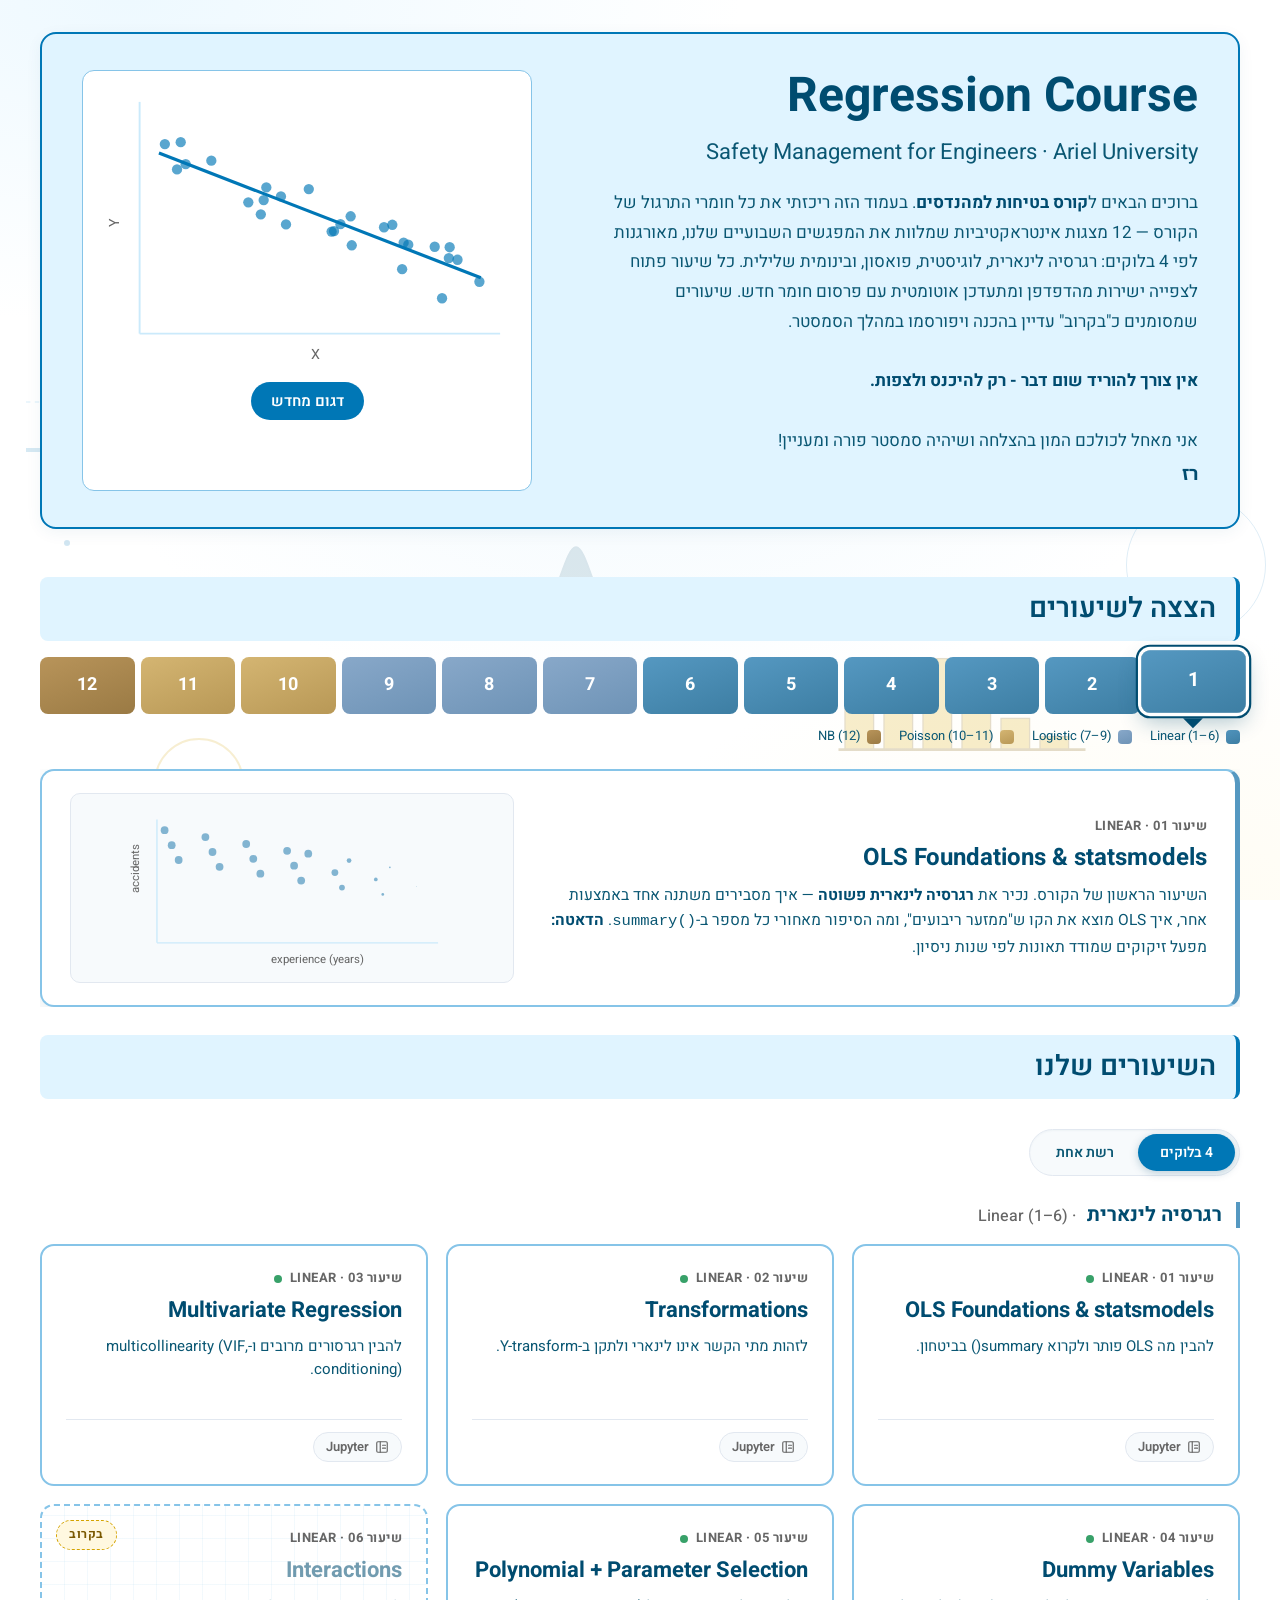
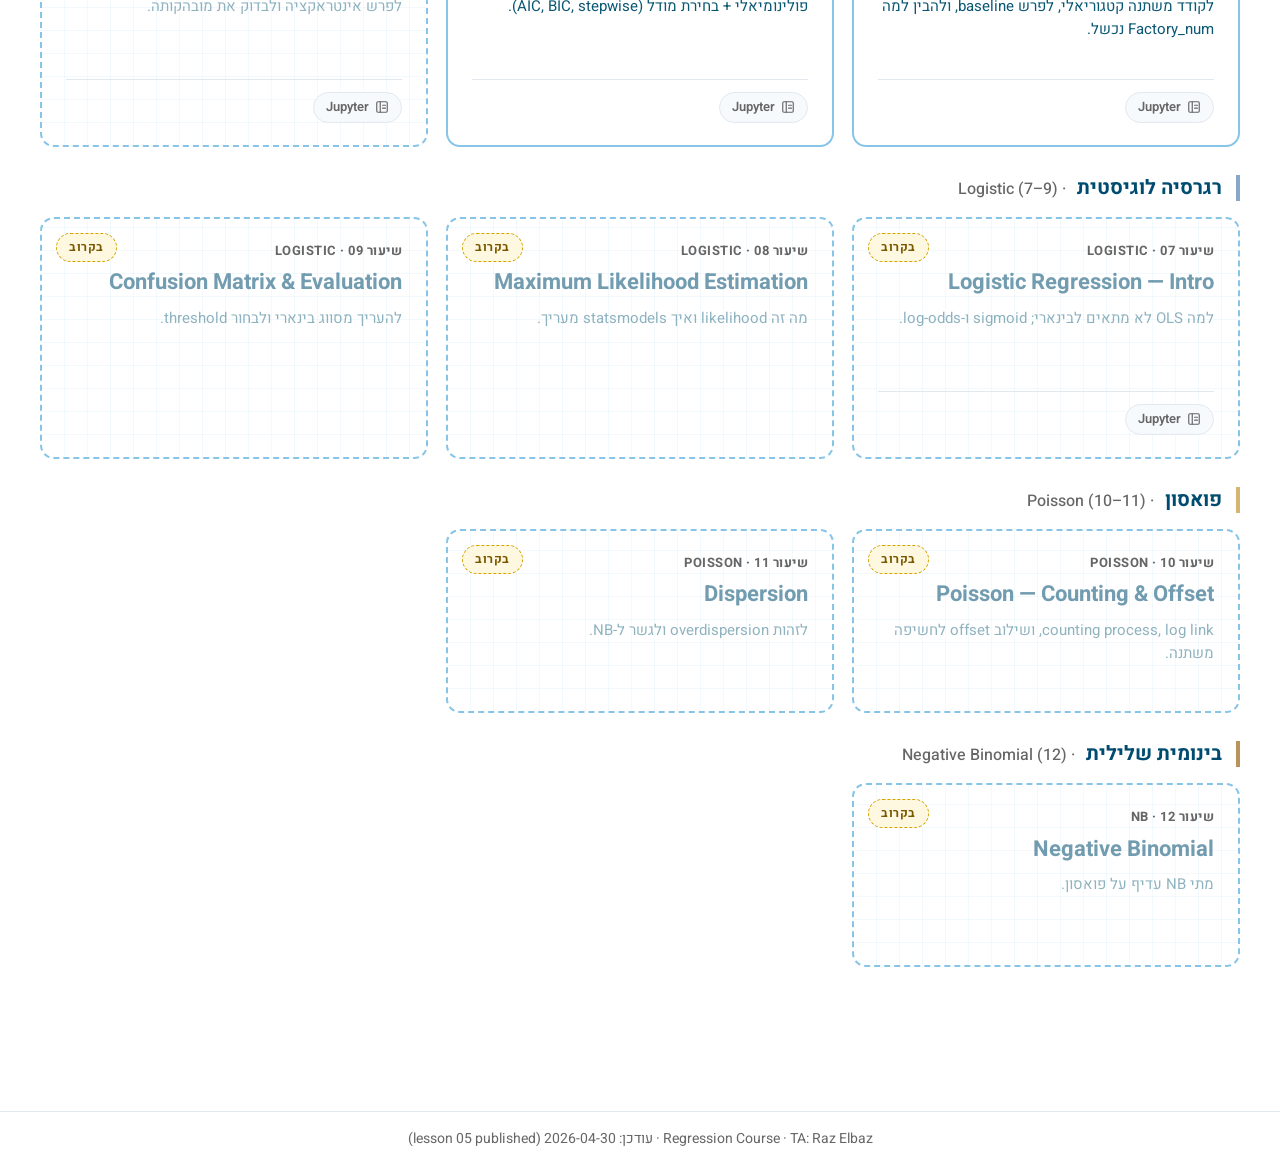
==== presentations/index.html @ 4fc3d885 "landing: add interactive strip teasers with per-topic SVGs Each chip in the progression strip now op" ====
<!doctype html>
<!--
  Regression Course — Landing Page (index)
  Aligned with: semester_plan.md (12 lessons, 4 blocks).
  Cards auto-rendered from LESSONS array in <script> below.
  Tokens & shared components: shared/palette.css + components.css + styles.css
-->
<html lang="he" dir="rtl">
<head>
  <meta charset="utf-8">
  <meta name="viewport" content="width=1920, initial-scale=1">
  <title>Regression Course — Safety Management for Engineers</title>

  <link rel="stylesheet" href="shared/palette.css">
  <link rel="stylesheet" href="shared/components.css">
  <link rel="stylesheet" href="shared/styles.css">

  <style>
    /* ============================================================
       Landing-specific styles — relies on shared/palette.css tokens
       ============================================================ */

    /* Override shared main width: leave breathing room for decorations */
    main {
      max-width: 1400px;
      padding: 32px 40px 80px 40px;
      position: relative;
      z-index: 10;
    }

    /* === Animated background mesh === */
    .bg-layer {
      position: fixed;
      inset: 0;
      z-index: 0;
      background:
        radial-gradient(ellipse 80% 60% at 10% 0%,   rgba(224, 244, 255, 0.55) 0%, transparent 60%),
        radial-gradient(ellipse 70% 50% at 90% 100%, rgba(255, 248, 224, 0.40) 0%, transparent 60%),
        radial-gradient(ellipse 60% 40% at 50% 50%,  rgba(217, 239, 252, 0.30) 0%, transparent 70%),
        var(--bg-page);
      animation: bg-drift 28s ease-in-out infinite alternate;
    }
    @keyframes bg-drift {
      0%   { transform: translate(0, 0)    scale(1); }
      100% { transform: translate(2%, -1%) scale(1.04); }
    }

    /* === Floating data points === */
    .floating-dot {
      position: fixed;
      width: 6px; height: 6px;
      border-radius: 50%;
      background: var(--border-banner);
      opacity: 0.18;
      pointer-events: none;
      z-index: 1;
      animation: float 22s ease-in-out infinite;
    }
    .floating-dot.large { width: 10px; height: 10px; opacity: 0.12; }
    @keyframes float {
      0%   { transform: translate(0, 0); }
      25%  { transform: translate(20px, -25px); }
      50%  { transform: translate(-15px, 15px); }
      75%  { transform: translate(25px, 10px); }
      100% { transform: translate(0, 0); }
    }

    /* === Decorative distributions (Normal · Sigmoid · Poisson PMF · mini scatter) === */
    .bg-deco {
      position: fixed;
      pointer-events: none;
      z-index: 1;
      opacity: 0.22;
      animation: deco-drift 28s ease-in-out infinite;
    }
    .bg-deco svg { width: 100%; height: 100%; display: block; }
    .bg-deco.warm   { opacity: 0.20; }
    .bg-deco.faint  { opacity: 0.16; }
    .bg-deco.subtle { opacity: 0.13; }
    @keyframes deco-drift {
      0%   { transform: translate(0, 0)        rotate(0deg); }
      33%  { transform: translate(22px, -18px) rotate(2deg); }
      66%  { transform: translate(-15px, 12px) rotate(-1.5deg); }
      100% { transform: translate(0, 0)        rotate(0deg); }
    }

    /* === Decorative rings === */
    .bg-ring {
      position: fixed;
      border: 2.5px solid var(--border-banner);
      border-radius: 50%;
      pointer-events: none;
      z-index: 1;
      opacity: 0.18;
      animation: ring-drift 32s ease-in-out infinite;
    }
    .bg-ring.gold  { border-color: var(--accent); opacity: 0.18; }
    .bg-ring.faint { opacity: 0.13; border-width: 1.8px; }
    @keyframes ring-drift {
      0%   { transform: translate(0, 0)        scale(1); }
      50%  { transform: translate(-25px, 20px) scale(1.06); }
      100% { transform: translate(0, 0)        scale(1); }
    }

    /* === Hero === */
    .hero {
      display: grid;
      grid-template-columns: 1.4fr 1fr;
      gap: 36px;
      background: var(--bg-banner);
      border: 2px solid var(--border-banner);
      border-radius: 16px;
      padding: 36px 40px;
      margin-bottom: 48px;
      animation: hero-fade-in 0.8s ease;
      box-shadow: 0 4px 16px rgba(0, 77, 112, 0.06);
    }
    @keyframes hero-fade-in {
      from { opacity: 0; transform: translateY(-12px); }
      to   { opacity: 1; transform: translateY(0); }
    }
    .hero h1 {
      font-size: 48px;
      font-weight: 700;
      color: var(--text-title);
      margin: 0 0 12px 0;
      line-height: 1.1;
    }
    .hero .subtitle {
      font-size: 22px;
      color: var(--text-body);
      margin-bottom: 18px;
    }
    .hero .welcome {
      color: var(--text-body);
      font-size: 17px;
      line-height: 1.75;
      margin: 18px 0 0 0;
      max-width: 600px;
    }
    .hero .welcome b { color: var(--text-title); }
    .hero .welcome .signature {
      display: inline-block;
      color: var(--text-title);
      font-weight: 700;
      font-size: 19px;
      margin-top: 2px;
    }

    /* === Hero scatter === */
    .scatter-wrap {
      background: white;
      border: 1px solid var(--border-light);
      border-radius: 12px;
      padding: 18px;
      display: flex;
      flex-direction: column;
      align-items: center;
      gap: 10px;
    }
    .scatter-wrap svg { width: 100%; height: auto; display: block; }
    .resample-btn {
      padding: 8px 20px;
      background: var(--border-banner);
      color: white;
      border: none;
      border-radius: 999px;
      font-family: inherit;
      font-size: 15px;
      font-weight: 600;
      cursor: pointer;
      transition: background 0.2s ease, transform 0.15s ease, box-shadow 0.2s ease;
    }
    .resample-btn:hover {
      background: var(--text-title);
      transform: translateY(-1px);
      box-shadow: 0 4px 10px rgba(0, 77, 112, 0.25);
    }
    .resample-btn:active { transform: translateY(0); }

    /* === Progression strip === */
    .strip-section { margin: 24px 0; }
    .strip {
      display: flex;
      gap: 6px;
      margin-bottom: 12px;
    }
    .strip-chip {
      flex: 1;
      padding: 14px 0;
      text-align: center;
      font-weight: 700;
      font-size: 18px;
      border-radius: 8px;
      cursor: pointer;
      position: relative;
      transition: transform 0.22s cubic-bezier(0.34, 1.56, 0.64, 1), box-shadow 0.22s ease;
    }
    .strip-chip:hover {
      transform: translateY(-4px) scale(1.06);
      box-shadow: 0 8px 18px rgba(0, 77, 112, 0.28);
      z-index: 5;
    }
    .chip-linear   { background: linear-gradient(160deg, var(--block-linear-1)   0%, var(--block-linear-2)   100%); color: white; }
    .chip-logistic { background: linear-gradient(160deg, var(--block-logistic-1) 0%, var(--block-logistic-2) 100%); color: white; }
    .chip-poisson  { background: linear-gradient(160deg, var(--block-poisson-1)  0%, var(--block-poisson-2)  100%); color: white; }
    .chip-nb       { background: linear-gradient(160deg, var(--block-nb-1)       0%, var(--block-nb-2)       100%); color: white; }
    .strip-chip[data-name]:hover::before {
      content: attr(data-name);
      position: absolute;
      top: -42px;
      left: 50%;
      transform: translateX(-50%);
      background: var(--text-title);
      color: white;
      padding: 6px 12px;
      border-radius: 6px;
      font-size: 13px;
      font-weight: 500;
      white-space: nowrap;
      z-index: 10;
      box-shadow: 0 4px 10px rgba(0, 0, 0, 0.2);
    }

    /* Strip legend */
    .legend {
      display: flex;
      gap: 18px;
      margin-top: 12px;
      font-size: 13px;
      color: var(--text-body);
    }
    .legend span { display: inline-flex; align-items: center; gap: 6px; }
    .legend i {
      width: 14px; height: 14px;
      border-radius: 4px;
      display: inline-block;
    }
    .legend i.linear   { background: linear-gradient(160deg, var(--block-linear-1),   var(--block-linear-2)); }
    .legend i.logistic { background: linear-gradient(160deg, var(--block-logistic-1), var(--block-logistic-2)); }
    .legend i.poisson  { background: linear-gradient(160deg, var(--block-poisson-1),  var(--block-poisson-2)); }
    .legend i.nb       { background: linear-gradient(160deg, var(--block-nb-1),       var(--block-nb-2)); }

    /* === Teaser accordion (under the progression strip) === */
    .strip-teaser {
      display: grid;
      grid-template-rows: 0fr;
      transition: grid-template-rows 0.42s cubic-bezier(0.4, 0, 0.2, 1),
                  margin-top 0.42s ease;
      margin-top: 0;
    }
    .strip-teaser.open {
      grid-template-rows: 1fr;
      margin-top: 22px;
    }
    .strip-teaser-inner {
      min-height: 0;
      overflow: hidden;
    }

    .teaser-card {
      display: grid;
      grid-template-columns: 1.5fr 1fr;
      gap: 28px;
      align-items: center;
      padding: 22px 28px;
      background: white;
      border: 2px solid var(--border-light);
      border-right: 5px solid var(--block-linear-1);
      border-radius: 14px;
      box-shadow: 0 6px 18px rgba(0, 77, 112, 0.10);
      transition: opacity 0.18s ease;
    }
    .teaser-card[data-block="linear"]   { border-right-color: var(--block-linear-1); }
    .teaser-card[data-block="logistic"] { border-right-color: var(--block-logistic-1); }
    .teaser-card[data-block="poisson"]  { border-right-color: var(--block-poisson-1); }
    .teaser-card[data-block="nb"]       { border-right-color: var(--block-nb-1); }
    .teaser-card.swapping { opacity: 0; }

    .teaser-text { min-width: 0; }
    .teaser-meta {
      font-size: 13px;
      font-weight: 700;
      color: var(--text-muted);
      letter-spacing: 0.5px;
      text-transform: uppercase;
      margin-bottom: 6px;
    }
    .teaser-title {
      font-size: 24px;
      font-weight: 700;
      color: var(--text-title);
      margin: 0 0 10px 0;
      line-height: 1.25;
    }
    .teaser-body {
      font-size: 15.5px;
      color: var(--text-body);
      line-height: 1.65;
      margin: 0;
    }
    .teaser-body b { color: var(--text-title); }

    .teaser-viz {
      background: var(--bg-soft);
      border: 1px solid var(--border-soft);
      border-radius: 10px;
      padding: 14px;
      display: flex;
      align-items: center;
      justify-content: center;
    }
    .teaser-viz svg { width: 100%; height: auto; max-height: 160px; display: block; direction: ltr; }
    .teaser-viz svg text { direction: ltr; unicode-bidi: isolate; }

    .teaser-soon {
      display: inline-block;
      margin-top: 8px;
      background: var(--accent-bg);
      color: var(--accent-text);
      border: 1px dashed var(--accent);
      padding: 3px 10px;
      border-radius: 999px;
      font-size: 12px;
      font-weight: 700;
      letter-spacing: 0.4px;
    }

    /* Active chip: visual feedback + downward pointer */
    .strip-chip {
      transition: transform 0.22s cubic-bezier(0.34, 1.56, 0.64, 1),
                  box-shadow 0.22s ease;
    }
    .strip-chip.active {
      transform: translateY(-4px) scale(1.10);
      box-shadow: 0 0 0 3px white,
                  0 0 0 5px var(--text-title),
                  0 8px 20px rgba(0, 77, 112, 0.32);
      z-index: 6;
    }
    .strip-chip.active::after {
      content: '';
      position: absolute;
      bottom: -14px;
      left: 50%;
      transform: translateX(-50%);
      width: 0; height: 0;
      border-left: 9px solid transparent;
      border-right: 9px solid transparent;
      border-top: 9px solid var(--text-title);
      pointer-events: none;
    }
    /* Suppress hover tooltip while the chip is active (we already show the teaser) */
    .strip-chip.active[data-name]:hover::before { display: none; }

    /* === View toggle (4 בלוקים / רשת אחת) === */
    .view-toggle {
      display: inline-flex;
      background: var(--bg-soft);
      border: 1.5px solid var(--border-soft);
      border-radius: 999px;
      padding: 4px;
      gap: 2px;
      margin: 14px 0 22px 0;
      box-shadow: inset 0 1px 2px rgba(0, 77, 112, 0.04);
    }
    .view-toggle button {
      padding: 8px 22px;
      background: transparent;
      border: none;
      border-radius: 999px;
      color: var(--text-body);
      font-family: inherit;
      font-size: 14px;
      font-weight: 600;
      cursor: pointer;
      transition: background 0.35s ease, color 0.35s ease, transform 0.18s ease;
    }
    .view-toggle button:hover:not(.active) {
      background: var(--bg-banner);
      color: var(--text-title);
      transform: translateY(-1px);
    }
    .view-toggle button.active {
      background: var(--border-banner);
      color: white;
      cursor: default;
      box-shadow: 0 2px 8px rgba(0, 77, 112, 0.25);
    }

    /* === Cards container with view switching === */
    .cards-container { position: relative; min-height: 200px; }
    .view {
      display: none;
      opacity: 1;
      transform: translateY(0);
    }
    .view.active { display: block; }

    /* Block headers (used in blocks view) */
    .block-header {
      font-size: 20px;
      font-weight: 700;
      color: var(--text-title);
      margin: 28px 0 14px 0;
      padding-right: 14px;
      border-right: 4px solid var(--border-banner);
      line-height: 1.3;
    }
    .view-blocks > .block-header:first-child { margin-top: 4px; }
    .block-header.linear   { border-right-color: var(--block-linear-1); }
    .block-header.logistic { border-right-color: var(--block-logistic-1); }
    .block-header.poisson  { border-right-color: var(--block-poisson-1); }
    .block-header.nb       { border-right-color: var(--block-nb-1); }
    .block-header .block-en {
      color: var(--text-muted);
      font-weight: 500;
      font-size: 16px;
      margin-right: 6px;
    }

    /* Stagger entry animation when a view becomes active */
    .view.active .cards-grid > * {
      animation: card-enter 0.45s cubic-bezier(0.34, 1.2, 0.64, 1) backwards;
    }
    .view.active .cards-grid > *:nth-child(1)  { animation-delay: 0.02s; }
    .view.active .cards-grid > *:nth-child(2)  { animation-delay: 0.06s; }
    .view.active .cards-grid > *:nth-child(3)  { animation-delay: 0.10s; }
    .view.active .cards-grid > *:nth-child(4)  { animation-delay: 0.14s; }
    .view.active .cards-grid > *:nth-child(5)  { animation-delay: 0.18s; }
    .view.active .cards-grid > *:nth-child(6)  { animation-delay: 0.22s; }
    .view.active .cards-grid > *:nth-child(7)  { animation-delay: 0.26s; }
    .view.active .cards-grid > *:nth-child(8)  { animation-delay: 0.30s; }
    .view.active .cards-grid > *:nth-child(9)  { animation-delay: 0.34s; }
    .view.active .cards-grid > *:nth-child(10) { animation-delay: 0.38s; }
    .view.active .cards-grid > *:nth-child(11) { animation-delay: 0.42s; }
    .view.active .cards-grid > *:nth-child(12) { animation-delay: 0.46s; }
    @keyframes card-enter {
      from { opacity: 0; transform: translateY(10px); }
      to   { opacity: 1; transform: translateY(0); }
    }

    /* === Cards === */
    .cards-grid {
      display: grid;
      grid-template-columns: repeat(auto-fill, minmax(290px, 1fr));
      gap: 18px;
      margin-top: 16px;
    }
    .card {
      background: white;
      border: 2px solid var(--border-light);
      border-radius: 14px;
      padding: 22px 24px;
      position: relative;
      overflow: hidden;
      transition: transform 0.28s cubic-bezier(0.34, 1.2, 0.64, 1),
                  box-shadow 0.28s ease,
                  border-color 0.28s ease;
      cursor: pointer;
    }
    .card::before {
      content: "";
      position: absolute;
      top: 0; bottom: 0;
      right: -100%;
      width: 60%;
      background: linear-gradient(to left,
        transparent 0%,
        rgba(0, 119, 182, 0.06) 50%,
        transparent 100%);
      transition: right 0.7s ease;
      pointer-events: none;
    }
    .card:hover::before { right: 110%; }
    .card:hover {
      transform: translateY(-5px);
      box-shadow: 0 12px 30px rgba(0, 77, 112, 0.18);
      border-color: var(--border-banner);
    }
    .card .lesson-num {
      font-size: 13px;
      font-weight: 700;
      color: var(--text-muted);
      letter-spacing: 0.5px;
      text-transform: uppercase;
      display: flex;
      align-items: center;
      gap: 8px;
    }
    .card .lesson-title {
      font-size: 22px;
      font-weight: 700;
      color: var(--text-title);
      margin: 8px 0 10px 0;
      line-height: 1.25;
    }
    .card .lesson-goal {
      font-size: 15px;
      color: var(--text-body);
      line-height: 1.55;
      min-height: 70px;
    }
    .card .card-footer {
      margin-top: 14px;
      padding-top: 12px;
      border-top: 1px solid var(--border-soft);
      display: flex;
      justify-content: space-between;
      align-items: center;
      font-size: 14px;
      min-height: 36px;
    }
    .card .open-arrow {
      color: var(--border-banner);
      font-weight: 600;
      transform: translateX(8px);
      opacity: 0;
      transition: transform 0.3s ease, opacity 0.3s ease;
    }
    .card:hover .open-arrow {
      transform: translateX(0);
      opacity: 1;
    }

    /* "Ready" status — pulsing green dot */
    .status-dot {
      width: 8px; height: 8px;
      border-radius: 50%;
      background: var(--revealed-border);
      display: inline-block;
      animation: pulse 2s ease-in-out infinite;
      box-shadow: 0 0 0 0 rgba(56, 161, 105, 0.5);
    }
    @keyframes pulse {
      0%, 100% { box-shadow: 0 0 0 0 rgba(56, 161, 105, 0.5); }
      50%      { box-shadow: 0 0 0 6px rgba(56, 161, 105, 0); }
    }

    /* Card link patterns: stretched main link + secondary Jupyter link */
    .card-main-link {
      text-decoration: none;
      color: inherit;
    }
    .card-main-link::before {
      content: '';
      position: absolute;
      inset: 0;
      z-index: 1;
      border-radius: 14px;
    }
    .card-main-link:focus-visible::before {
      outline: 2px solid var(--border-banner);
      outline-offset: 2px;
    }
    .card-secondary-link {
      position: relative;
      z-index: 2;
      display: inline-flex;
      align-items: center;
      gap: 6px;
      text-decoration: none;
      color: var(--text-muted);
      font-size: 13px;
      font-weight: 600;
      padding: 4px 12px;
      border-radius: 999px;
      background: var(--bg-soft);
      border: 1px solid var(--border-soft);
      transition: color 0.2s ease, background 0.2s ease, border-color 0.2s ease, transform 0.15s ease;
    }
    .card-secondary-link:hover {
      color: var(--border-banner);
      background: var(--bg-banner);
      border-color: var(--border-light);
      transform: translateY(-1px);
    }
    .card-secondary-link svg {
      flex-shrink: 0;
      vertical-align: -2px;
    }

    /* === Coming-soon Blueprint card === */
    .card--blueprint {
      border: 2px dashed var(--border-light);
      background-color: white;
      background-image:
        repeating-linear-gradient(0deg,
          transparent 0, transparent 22px,
          rgba(134, 196, 232, 0.10) 22px, rgba(134, 196, 232, 0.10) 23px),
        repeating-linear-gradient(90deg,
          transparent 0, transparent 22px,
          rgba(134, 196, 232, 0.10) 22px, rgba(134, 196, 232, 0.10) 23px);
      cursor: default;
      animation: blueprint-shift 12s linear infinite;
    }
    @keyframes blueprint-shift {
      from { background-position: 0 0, 0 0; }
      to   { background-position: 0 23px, 23px 0; }
    }
    .card--blueprint:hover {
      transform: none;
      box-shadow: none;
      border-color: var(--border-light);
    }
    .card--blueprint::before { display: none; }
    .card--blueprint .lesson-title { opacity: 0.55; }
    .card--blueprint .lesson-goal  { opacity: 0.45; }

    .soon-badge {
      position: absolute;
      top: 14px;
      left: 14px;
      background: var(--accent-bg);
      color: var(--accent-text);
      border: 1px dashed var(--accent);
      padding: 4px 12px;
      border-radius: 999px;
      font-size: 12px;
      font-weight: 700;
      letter-spacing: 0.5px;
      animation: soon-pulse 2.5s ease-in-out infinite;
    }
    @keyframes soon-pulse {
      0%, 100% { opacity: 0.85; }
      50%      { opacity: 1; }
    }

    /* === Loading overlay (smooth transition when picking a lesson/notebook) === */
    .loading-overlay {
      position: fixed;
      inset: 0;
      background: rgba(0, 76, 112, 0.28);
      backdrop-filter: blur(10px) saturate(120%);
      -webkit-backdrop-filter: blur(10px) saturate(120%);
      z-index: 9999;
      display: flex;
      align-items: center;
      justify-content: center;
      opacity: 0;
      visibility: hidden;
      transition: opacity 0.35s ease, visibility 0.35s ease;
    }
    .loading-overlay.visible {
      opacity: 1;
      visibility: visible;
    }
    .loading-card {
      background: white;
      border: 2px solid var(--border-banner);
      border-radius: 18px;
      padding: 36px 56px 30px 56px;
      box-shadow: 0 20px 60px rgba(0, 77, 112, 0.35);
      text-align: center;
      transform: translateY(36px) scale(0.94);
      opacity: 0;
      transition: transform 0.55s cubic-bezier(0.34, 1.2, 0.64, 1), opacity 0.4s ease;
      min-width: 340px;
      max-width: 400px;
    }
    .loading-overlay.visible .loading-card {
      transform: translateY(0) scale(1);
      opacity: 1;
    }
    .loading-scatter {
      width: 220px;
      height: 130px;
      margin: 0 auto;
      display: block;
    }
    .loading-title {
      font-size: 22px;
      font-weight: 700;
      color: var(--text-title);
      margin-top: 16px;
      margin-bottom: 6px;
    }
    .loading-subtitle {
      font-size: 14px;
      color: var(--text-body);
      font-weight: 400;
      min-height: 20px;
    }
    .loading-progress {
      width: 100%;
      height: 3px;
      background: var(--bg-soft);
      border-radius: 2px;
      margin-top: 22px;
      overflow: hidden;
    }
    .loading-progress-bar {
      height: 100%;
      width: 0%;
      background: linear-gradient(90deg, var(--border-banner), var(--text-title));
      border-radius: 2px;
    }
  </style>
</head>
<body>

  <!-- ========== Background layers ========== -->
  <div class="bg-layer"></div>

  <div class="floating-dot"        style="top: 12%; left: 8%;  animation-delay: 0s;"></div>
  <div class="floating-dot large"  style="top: 22%; left: 92%; animation-delay: 3s;"></div>
  <div class="floating-dot"        style="top: 60%; left: 5%;  animation-delay: 6s;"></div>
  <div class="floating-dot large"  style="top: 78%; left: 88%; animation-delay: 9s;"></div>
  <div class="floating-dot"        style="top: 40%; left: 15%; animation-delay: 12s;"></div>
  <div class="floating-dot"        style="top: 88%; left: 50%; animation-delay: 15s;"></div>
  <div class="floating-dot large"  style="top: 5%;  left: 60%; animation-delay: 18s;"></div>
  <div class="floating-dot"        style="top: 35%; left: 75%; animation-delay: 4s;"></div>
  <div class="floating-dot"        style="top: 70%; left: 30%; animation-delay: 8s;"></div>

  <div class="bg-ring"       style="top: 8%;  left: 4%;  width: 220px; height: 220px; animation-delay: 0s;"></div>
  <div class="bg-ring faint" style="top: 55%; left: 88%; width: 140px; height: 140px; animation-delay: 5s;"></div>
  <div class="bg-ring gold"  style="top: 82%; left: 12%; width: 90px;  height: 90px;  animation-delay: 10s;"></div>
  <div class="bg-ring faint" style="top: 30%; left: 50%; width: 60px;  height: 60px;  animation-delay: 14s;"></div>

  <!-- Decorative distributions: Normal · Sigmoid · Poisson PMF · secondary bell · mini scatter -->
  <div class="bg-deco" style="top: 6%; left: 70%; width: 280px; height: 130px; animation-delay: 0s;">
    <svg viewBox="0 0 200 100" preserveAspectRatio="none">
      <path d="M 0 92 C 30 92, 55 92, 70 70 C 82 50, 90 8, 100 8 C 110 8, 118 50, 130 70 C 145 92, 170 92, 200 92 L 200 100 L 0 100 Z"
            fill="#0077b6" stroke="#004c70" stroke-width="2.5"/>
    </svg>
  </div>
  <div class="bg-deco faint" style="top: 38%; left: 2%; width: 220px; height: 120px; animation-delay: 7s;">
    <svg viewBox="0 0 200 100" preserveAspectRatio="none">
      <path d="M 0 90 C 50 90, 70 90, 85 80 C 95 72, 100 50, 100 50 C 100 50, 105 28, 115 20 C 130 10, 150 10, 200 10"
            fill="none" stroke="#0077b6" stroke-width="3.5" stroke-linecap="round"/>
      <line x1="0" y1="50" x2="200" y2="50" stroke="#86c4e8" stroke-width="1.5" stroke-dasharray="4 4"/>
    </svg>
  </div>
  <div class="bg-deco warm" style="top: 70%; left: 65%; width: 260px; height: 130px; animation-delay: 12s;">
    <svg viewBox="0 0 200 100" preserveAspectRatio="none">
      <g fill="#d4a300" stroke="#7a5800" stroke-width="1">
        <rect x="10"  y="60" width="22" height="32"/>
        <rect x="40"  y="22" width="22" height="70"/>
        <rect x="70"  y="22" width="22" height="70"/>
        <rect x="100" y="46" width="22" height="46"/>
        <rect x="130" y="68" width="22" height="24"/>
        <rect x="160" y="82" width="22" height="10"/>
      </g>
      <line x1="5" y1="92" x2="195" y2="92" stroke="#7a5800" stroke-width="2"/>
    </svg>
  </div>
  <div class="bg-deco subtle" style="top: 60%; left: 38%; width: 180px; height: 90px; animation-delay: 18s;">
    <svg viewBox="0 0 200 100" preserveAspectRatio="none">
      <path d="M 0 92 C 30 92, 55 92, 70 70 C 82 50, 90 8, 100 8 C 110 8, 118 50, 130 70 C 145 92, 170 92, 200 92 L 200 100 L 0 100 Z"
            fill="#0a5773" stroke="#004c70" stroke-width="2"/>
    </svg>
  </div>
  <div class="bg-deco subtle" style="top: 25%; left: 32%; width: 150px; height: 100px; animation-delay: 22s;">
    <svg viewBox="0 0 150 100" preserveAspectRatio="none">
      <line x1="10" y1="85" x2="140" y2="20" stroke="#0077b6" stroke-width="3"/>
      <circle cx="20"  cy="78" r="4" fill="#0077b6"/>
      <circle cx="40"  cy="68" r="4" fill="#0077b6"/>
      <circle cx="55"  cy="62" r="4" fill="#0077b6"/>
      <circle cx="75"  cy="48" r="4" fill="#0077b6"/>
      <circle cx="95"  cy="42" r="4" fill="#0077b6"/>
      <circle cx="115" cy="32" r="4" fill="#0077b6"/>
      <circle cx="130" cy="25" r="4" fill="#0077b6"/>
    </svg>
  </div>

  <main>

    <!-- ========== HERO ========== -->
    <section class="hero">
      <div>
        <h1>Regression Course</h1>
        <div class="subtitle">Safety Management for Engineers · Ariel University</div>
        <p class="welcome">
          ברוכים הבאים ל<b>קורס בטיחות למהנדסים</b>.
          בעמוד הזה ריכזתי את כל חומרי התרגול של הקורס — 12 מצגות אינטראקטיביות שמלוות את
          המפגשים השבועיים שלנו, מאורגנות לפי 4 בלוקים: רגרסיה לינארית, לוגיסטית, פואסון,
          ובינומית שלילית. כל שיעור פתוח לצפייה ישירות מהדפדפן ומתעדכן אוטומטית עם פרסום חומר חדש.
          שיעורים שמסומנים כ"בקרוב" עדיין בהכנה ויפורסמו במהלך הסמסטר.
          <br><br>
          <b>אין צורך להוריד שום דבר - רק להיכנס ולצפות.</b>
          <br><br>
          אני מאחל לכולכם המון בהצלחה ושיהיה סמסטר פורה ומעניין!
          <br>
          <span class="signature">רז</span>
        </p>
      </div>
      <div class="scatter-wrap">
        <svg id="hero-scatter" viewBox="0 0 320 220" aria-label="Sample scatter and OLS line">
          <line x1="30" y1="10"  x2="30"  y2="190" stroke="#cbeafb" stroke-width="1.5"/>
          <line x1="30" y1="190" x2="310" y2="190" stroke="#cbeafb" stroke-width="1.5"/>
          <text x="14" y="100" font-size="11" fill="#666" transform="rotate(-90 14 100)">Y</text>
          <text x="170" y="210" font-size="11" fill="#666">X</text>
          <g id="dots-layer"></g>
          <line id="reg-line" x1="0" y1="0" x2="0" y2="0" stroke="#0077b6" stroke-width="2.5" opacity="0"/>
        </svg>
        <button class="resample-btn" onclick="drawScatter()">דגום מחדש</button>
      </div>
    </section>

    <!-- ========== PROGRESSION STRIP ========== -->
    <div class="strip-section">
      <div class="section-banner"><h2>הצצה לשיעורים</h2></div>
      <div class="strip">
        <div class="strip-chip chip-linear"   data-name="OLS Foundations">1</div>
        <div class="strip-chip chip-linear"   data-name="Transformations">2</div>
        <div class="strip-chip chip-linear"   data-name="Multivariate">3</div>
        <div class="strip-chip chip-linear"   data-name="Dummy Variables">4</div>
        <div class="strip-chip chip-linear"   data-name="Polynomial + Selection">5</div>
        <div class="strip-chip chip-linear"   data-name="Interactions">6</div>
        <div class="strip-chip chip-logistic" data-name="Logistic Intro">7</div>
        <div class="strip-chip chip-logistic" data-name="MLE">8</div>
        <div class="strip-chip chip-logistic" data-name="Confusion Matrix">9</div>
        <div class="strip-chip chip-poisson"  data-name="Poisson + Offset">10</div>
        <div class="strip-chip chip-poisson"  data-name="Dispersion">11</div>
        <div class="strip-chip chip-nb"       data-name="Negative Binomial">12</div>
      </div>
      <div class="legend">
        <span><i class="linear"></i> Linear (1–6)</span>
        <span><i class="logistic"></i> Logistic (7–9)</span>
        <span><i class="poisson"></i> Poisson (10–11)</span>
        <span><i class="nb"></i> NB (12)</span>
      </div>

      <!-- Teaser accordion: opens below the strip when a chip is clicked -->
      <div class="strip-teaser" id="stripTeaser" aria-live="polite">
        <div class="strip-teaser-inner"></div>
      </div>
    </div>

    <!-- ========== 12 LESSONS ========== -->
    <div class="section-banner"><h2>השיעורים שלנו</h2></div>

    <div class="view-toggle" role="tablist" aria-label="תצוגת כרטיסים">
      <button class="active" data-view="blocks" type="button">4 בלוקים</button>
      <button                data-view="flat"   type="button">רשת אחת</button>
    </div>

    <div class="cards-container">
      <div class="view view-blocks active"></div>
      <div class="view view-flat"></div>
    </div>

  </main>

  <footer class="lesson-footer">
    Regression Course · TA: Raz Elbaz · עודכן: 2026-04-30 (lesson 05 published)
  </footer>

  <!-- ========== Loading overlay ========== -->
  <div class="loading-overlay" id="loadingOverlay" aria-hidden="true">
    <div class="loading-card">
      <svg class="loading-scatter" id="loading-scatter" viewBox="0 0 220 130" aria-hidden="true">
        <line x1="15" y1="10"  x2="15"  y2="115" stroke="#cbeafb" stroke-width="1.5"/>
        <line x1="15" y1="115" x2="210" y2="115" stroke="#cbeafb" stroke-width="1.5"/>
        <g class="dots"></g>
        <line class="line" x1="0" y1="0" x2="0" y2="0" stroke="#0077b6" stroke-width="2.5" opacity="0"/>
      </svg>
      <div class="loading-title" id="loadingTitle">טוען...</div>
      <div class="loading-subtitle" id="loadingSubtitle"></div>
      <div class="loading-progress"><div class="loading-progress-bar"></div></div>
    </div>
  </div>

  <script>
    // === Lessons data — single source of truth ===
    const NB_BASE = 'https://github.com/Razelbaz1/regression-course/blob/master';

    const LESSONS = [
      { num: 1,  block: 'linear',   title: 'OLS Foundations & statsmodels',   goal: 'להבין מה OLS פותר ולקרוא summary() בביטחון.',                                  ready: true,  href: 'lesson_01.html', notebook: `${NB_BASE}/lesson1/notebooks/Lesson1_linear_regression_Tirgul.ipynb` },
      { num: 2,  block: 'linear',   title: 'Transformations',                 goal: 'לזהות מתי הקשר אינו לינארי ולתקן ב-Y-transform.',                              ready: true,  href: 'lesson_02.html', notebook: `${NB_BASE}/lesson2/Lesson2_Linear_regression_Tirgul.ipynb` },
      { num: 3,  block: 'linear',   title: 'Multivariate Regression',         goal: 'להבין רגרסורים מרובים ו-multicollinearity (VIF, conditioning).',              ready: true,  href: 'lesson_03.html', notebook: `${NB_BASE}/lesson3/lesson_3_lin_reg_tirgul.ipynb` },
      { num: 4,  block: 'linear',   title: 'Dummy Variables',                 goal: 'לקודד משתנה קטגוריאלי, לפרש baseline, ולהבין למה Factory_num נכשל.',         ready: true,  href: 'lesson_04.html', notebook: `${NB_BASE}/lesson4/lesson_4_dummies_tirgul.ipynb` },
      { num: 5,  block: 'linear',   title: 'Polynomial + Parameter Selection', goal: 'פולינומיאלי + בחירת מודל (AIC, BIC, stepwise).',                            ready: true,  href: 'lesson_05.html', notebook: `${NB_BASE}/lesson5/Tirgul.ipynb` },
      { num: 6,  block: 'linear',   title: 'Interactions',                    goal: 'לפרש אינטראקציה ולבדוק את מובהקותה.',                                          ready: false, notebook: `${NB_BASE}/lesson6/Polynomial_interaction_stepwise_interaction_tirgul.ipynb` },
      { num: 7,  block: 'logistic', title: 'Logistic Regression — Intro',     goal: 'למה OLS לא מתאים לבינארי; sigmoid ו-log-odds.',                              ready: false, notebook: `${NB_BASE}/lesson7/Tirgul_logistic.ipynb` },
      { num: 8,  block: 'logistic', title: 'Maximum Likelihood Estimation',   goal: 'מה זה likelihood ואיך statsmodels מעריך.',                                    ready: false, notebook: null },
      { num: 9,  block: 'logistic', title: 'Confusion Matrix & Evaluation',   goal: 'להעריך מסווג בינארי ולבחור threshold.',                                       ready: false, notebook: null },
      { num: 10, block: 'poisson',  title: 'Poisson — Counting & Offset',     goal: 'counting process, log link, ושילוב offset לחשיפה משתנה.',                    ready: false, notebook: null },
      { num: 11, block: 'poisson',  title: 'Dispersion',                      goal: 'לזהות overdispersion ולגשר ל-NB.',                                            ready: false, notebook: null },
      { num: 12, block: 'nb',       title: 'Negative Binomial',               goal: 'מתי NB עדיף על פואסון.',                                                      ready: false, notebook: null },
    ];

    const BLOCK_LABELS = {
      linear:   { he: 'רגרסיה לינארית',  en: 'Linear',             range: '1–6' },
      logistic: { he: 'רגרסיה לוגיסטית', en: 'Logistic',           range: '7–9' },
      poisson:  { he: 'פואסון',          en: 'Poisson',            range: '10–11' },
      nb:       { he: 'בינומית שלילית',  en: 'Negative Binomial',  range: '12' },
    };
    const BLOCK_DISPLAY = { linear: 'Linear', logistic: 'Logistic', poisson: 'Poisson', nb: 'NB' };

    function pad2(n) { return String(n).padStart(2, '0'); }

    const NB_ICON = `<svg viewBox="0 0 24 24" width="14" height="14" stroke="currentColor" stroke-width="2" fill="none" stroke-linecap="round" stroke-linejoin="round" aria-hidden="true"><rect x="3" y="3" width="18" height="18" rx="2" ry="2"/><line x1="9" y1="3" x2="9" y2="21"/><line x1="13" y1="9" x2="18" y2="9"/><line x1="13" y1="14" x2="18" y2="14"/></svg>`;

    function jupyterLink(lesson) {
      if (!lesson.notebook) return '';
      return `<a href="${lesson.notebook}" class="card-secondary-link" target="_blank" rel="noopener" aria-label="פתח מחברת Jupyter של שיעור ${lesson.num}">${NB_ICON}<span>Jupyter</span></a>`;
    }

    function renderCard(lesson) {
      const lessonNum = `שיעור ${pad2(lesson.num)} · ${BLOCK_DISPLAY[lesson.block]}`;
      const nbLink = jupyterLink(lesson);
      if (lesson.ready) {
        return `
          <div class="card">
            <div class="lesson-num">${lessonNum} <span class="status-dot"></span></div>
            <div class="lesson-title"><a href="${lesson.href || '#'}" class="card-main-link" target="_blank" rel="noopener">${lesson.title}</a></div>
            <div class="lesson-goal">${lesson.goal}</div>
            <div class="card-footer">
              ${nbLink || '<span></span>'}
              <span class="open-arrow">פתח את המצגת ←</span>
            </div>
          </div>`;
      }
      // Blueprint (coming soon)
      return `
        <div class="card card--blueprint">
          <span class="soon-badge">בקרוב</span>
          <div class="lesson-num">${lessonNum}</div>
          <div class="lesson-title">${lesson.title}</div>
          <div class="lesson-goal">${lesson.goal}</div>
          ${nbLink ? `<div class="card-footer">${nbLink}<span></span></div>` : ''}
        </div>`;
    }

    function renderBlocksView() {
      return ['linear', 'logistic', 'poisson', 'nb'].map(block => {
        const lessons = LESSONS.filter(l => l.block === block);
        const lab = BLOCK_LABELS[block];
        return `
          <h3 class="block-header ${block}">
            ${lab.he} <span class="block-en">· ${lab.en} (${lab.range})</span>
          </h3>
          <div class="cards-grid">${lessons.map(renderCard).join('')}</div>`;
      }).join('');
    }

    function renderFlatView() {
      return `<div class="cards-grid">${LESSONS.map(renderCard).join('')}</div>`;
    }

    document.querySelector('.view-blocks').innerHTML = renderBlocksView();
    document.querySelector('.view-flat').innerHTML   = renderFlatView();

    // === View toggle (smooth fade-and-slide between blocks/flat) ===
    function switchView(target) {
      const buttons = document.querySelectorAll('.view-toggle button');
      const activeBtn = document.querySelector('.view-toggle button.active');
      if (activeBtn.dataset.view === target) return;

      buttons.forEach(b => b.classList.toggle('active', b.dataset.view === target));

      const oldView = document.querySelector('.view.active');
      const newView = document.querySelector(`.view-${target}`);

      oldView.style.transition = 'opacity 0.28s ease, transform 0.28s ease';
      oldView.style.opacity = '0';
      oldView.style.transform = 'translateY(8px)';

      setTimeout(() => {
        oldView.classList.remove('active');
        oldView.style.display = 'none';
        oldView.style.transition = '';
        oldView.style.opacity = '';
        oldView.style.transform = '';

        newView.style.display = 'block';
        newView.classList.add('active');
      }, 280);
    }

    document.querySelectorAll('.view-toggle button').forEach(btn => {
      btn.addEventListener('click', () => switchView(btn.dataset.view));
    });

    // === Loading overlay — smooth transition when navigating to a lesson/notebook ===
    let loadingInterval = null;

    function animateLoadingScatter() {
      const svg = document.getElementById('loading-scatter');
      if (!svg) return;
      const dotsLayer = svg.querySelector('.dots');
      const line      = svg.querySelector('.line');
      dotsLayer.innerHTML = '';
      line.setAttribute('opacity', '0');
      line.style.transition = '';

      const n         = 14;
      const slope     = -0.6 + Math.random() * 1.2;
      const intercept = 60 + Math.random() * 18;
      const noise     = 12;

      const points = [];
      for (let i = 0; i < n; i++) {
        const x    = 25 + i * 13 + (Math.random() - 0.5) * 6;
        const yRaw = intercept + slope * (x - 110) + (Math.random() - 0.5) * 2 * noise;
        const y    = Math.max(15, Math.min(110, yRaw));
        points.push({x, y});
      }

      const meanX = points.reduce((s, p) => s + p.x, 0) / n;
      const meanY = points.reduce((s, p) => s + p.y, 0) / n;
      let num = 0, den = 0;
      for (const p of points) {
        num += (p.x - meanX) * (p.y - meanY);
        den += (p.x - meanX) ** 2;
      }
      const b1 = num / den;
      const b0 = meanY - b1 * meanX;
      const lx1 = 22, lx2 = 205;
      const ly1 = Math.max(10, Math.min(115, b0 + b1 * lx1));
      const ly2 = Math.max(10, Math.min(115, b0 + b1 * lx2));

      points.forEach((p, i) => {
        const c = document.createElementNS('http://www.w3.org/2000/svg', 'circle');
        c.setAttribute('cx', p.x);
        c.setAttribute('cy', p.y);
        c.setAttribute('r', 0);
        c.setAttribute('fill', '#0077b6');
        c.setAttribute('opacity', '0.7');
        c.style.transition = 'r 0.3s ease';
        dotsLayer.appendChild(c);
        setTimeout(() => c.setAttribute('r', '3.5'), i * 40);
      });

      setTimeout(() => {
        line.setAttribute('x1', lx1);
        line.setAttribute('y1', ly1);
        line.setAttribute('x2', lx1);
        line.setAttribute('y2', ly1);
        line.setAttribute('opacity', '1');
        line.style.transition = 'all 0.65s cubic-bezier(0.4, 0, 0.2, 1)';
        requestAnimationFrame(() => {
          line.setAttribute('x2', lx2);
          line.setAttribute('y2', ly2);
        });
      }, n * 40 + 100);
    }

    function showLoading(title, subtitle, autoDismiss) {
      const overlay = document.getElementById('loadingOverlay');
      document.getElementById('loadingTitle').textContent    = title;
      document.getElementById('loadingSubtitle').textContent = subtitle || '';
      overlay.classList.add('visible');
      overlay.setAttribute('aria-hidden', 'false');

      animateLoadingScatter();
      if (loadingInterval) clearInterval(loadingInterval);
      loadingInterval = setInterval(animateLoadingScatter, 1700);

      // Restart progress bar (0% → 100% over 2.5s)
      const bar = overlay.querySelector('.loading-progress-bar');
      if (bar) {
        bar.style.transition = 'none';
        bar.style.width = '0%';
        requestAnimationFrame(() => {
          requestAnimationFrame(() => {
            bar.style.transition = 'width 2.5s linear';
            bar.style.width = '100%';
          });
        });
      }

      if (autoDismiss) {
        setTimeout(hideLoading, 2500);
      }
    }

    function hideLoading() {
      const overlay = document.getElementById('loadingOverlay');
      if (overlay) {
        overlay.classList.remove('visible');
        overlay.setAttribute('aria-hidden', 'true');
      }
      if (loadingInterval) {
        clearInterval(loadingInterval);
        loadingInterval = null;
      }
    }

    // Hook clicks on lesson links and Jupyter links
    // Strategy: prevent default, show overlay for 3s in current tab,
    // THEN open the new tab — so the user actually watches the full animation.
    document.addEventListener('click', (e) => {
      const mainLink      = e.target.closest('a.card-main-link');
      const secondaryLink = e.target.closest('a.card-secondary-link');
      if (!mainLink && !secondaryLink) return;

      e.preventDefault();

      const link  = mainLink || secondaryLink;
      const href  = link.href;
      const card  = link.closest('.card');
      const title = card?.querySelector('.lesson-title')?.textContent.trim() || '';

      if (mainLink) {
        showLoading('פותח שיעור', `${title} — נפתח בלשונית חדשה בעוד רגע`, false);
      } else {
        showLoading('פותח מחברת ב-Jupyter', `${title} — נפתח בלשונית חדשה בעוד רגע`, false);
      }

      // After the 2.5s animation completes, open the new tab and dismiss the overlay.
      // Note: window.open(..., 'noopener') always returns null, so we open without the
      // flag and clear opener manually — this lets us reliably detect actual popup blocks.
      setTimeout(() => {
        const newWin = window.open(href, '_blank');
        if (newWin) {
          newWin.opener = null;
        }
        hideLoading();
      }, 2500);
    });

    // Dismiss overlay when returning via back/forward (bfcache)
    window.addEventListener('pageshow', hideLoading);

    // === Progression-strip teaser accordion ===
    // Each chip toggles a teaser card below the strip. Clicking the active chip
    // closes it; clicking a different chip swaps content (brief fade).

    const TEASERS = {
      1:  { body: 'השיעור הראשון של הקורס. נכיר את <b>רגרסיה לינארית פשוטה</b> — איך מסבירים משתנה אחד באמצעות אחר, איך OLS מוצא את הקו ש"ממזער ריבועים", ומה הסיפור מאחורי כל מספר ב-<code>summary()</code>. <b>הדאטה:</b> מפעל זיקוקים שמודד תאונות לפי שנות ניסיון.', viz: 'linear-scatter' },
      2:  { body: 'כשהקשר בין X ל-Y לא ישר, OLS עדיין יכול לעזור — עם <b>טרנספורמציות</b>. נראה איך לזהות לא-לינאריות דרך residuals plot, ומתי <code>log(Y)</code>, <code>√Y</code>, או <code>1/Y</code> משחזרים את הליניאריות. נדגיש שטרנספורמציה משנה את פרשנות המקדמים.', viz: 'transform' },
      3:  { body: 'מעבר ממשתנה אחד למודל עם <b>מספר רגרסורים</b>. הנושא המרכזי: <b>multicollinearity</b> — כששני משתנים מסבירים תלויים זה בזה, ה-SEs מתנפחים והמקדמים מאבדים יציבות. נכיר את VIF ככלי זיהוי, ונבחין בין "בעיה לחיזוי" (לא בעיה) ל-"בעיה להסקה" (כן בעיה).', viz: 'multivariate' },
      4:  { body: 'איך מכניסים משתנה קטגוריאלי — שם של מפעל, מין, סוג מכונה — למודל לינארי שמכיר רק מספרים. נלמד <b>One-Hot Encoding</b> עם <code>drop_first</code>, את <b>dummy trap</b> (multicollinearity מושלם), ואת <b>F-test המשותף</b> לבדיקה אם הקבוצה כולה תורמת.', viz: 'dummies' },
      5:  { body: 'מה אם הקשר עצמו אינו ישר? נוסיף איברי חזקה (X², X³, ...). המודל <b>עדיין לינארי בפרמטרים</b> — לכן OLS עובד. הסכנה: <b>overfitting</b>. נפגוש 3 קריטריונים לבחירת מודל (<b>AIC, BIC, adjR²</b>) ושלוש שיטות <code>stepwise</code> (forward, backward, combined).', viz: 'polynomial' },
      6:  { body: 'שני משתנים לא רק "מסתכמים" — לפעמים אחד <b>משנה את ההשפעה של השני</b>. במודל עם איבר אינטראקציה (X₁·X₂), המקדם של המכפלה הוא ה<b>אינטראקציה</b>. גרפית: שני קווי רגרסיה בעלי שיפועים שונים. סוף הבלוק הלינארי.', viz: 'interaction' },
      7:  { body: 'OLS לא מתאים ל-Y בינארי (כן/לא, חי/מת, תקלה/אין). נכיר <b>רגרסיה לוגיסטית</b> — sigmoid כפונקציית לינק, log-odds, ופירוש מקדמים כ-odds ratios. תחילת הבלוק השני של הקורס.', viz: 'sigmoid' },
      8:  { body: 'איך statsmodels באמת מוצא את המקדמים ברגרסיה לוגיסטית? לא OLS. נכיר את <b>Maximum Likelihood Estimation</b> — הרעיון הבסיסי, ה-likelihood function, ולמה עובדים בפועל עם log-likelihood. אינטואיציה: בוחרים פרמטרים שמקסמים את ההסתברות לראות את הדאטה שראינו.', viz: 'mle' },
      9:  { body: 'איך מעריכים מסווג בינארי? <b>confusion matrix</b> עם 4 משבצות (TP, FP, FN, TN) ומדדים נגזרים (<b>accuracy, precision, recall</b>). נדבר על בחירת <b>threshold</b> ועל ה-trade-off הקלאסי: מורידים את הסף — recall עולה אך precision יורד.', viz: 'confusion' },
      10: { body: 'מעבר לבלוק שלישי: <b>רגרסיה פואסונית</b> לחיזוי <b>counts</b> (תאונות לרבעון, שיחות בשעה). הסיבה ש-OLS לא מתאים: הספירה לא יכולה להיות שלילית, והשונות מתנהגת אחרת. נכיר log link, <b>counting process</b>, ו-<b>offset</b> לחשיפה משתנה.', viz: 'poisson' },
      11: { body: 'מתי פואסון מספיק? כשהשונות שווה לתוחלת. בעולם האמיתי השונות לרוב <b>גדולה יותר</b> — <b>overdispersion</b>. נכיר איך לזהות אותה (Pearson chi-square, deviance) ולמה זה קריטי: עם נתונים over-dispersed, ה-SEs של פואסון מטעות. גשר ל-Negative Binomial.', viz: 'dispersion' },
      12: { body: 'השיעור האחרון. <b>Negative Binomial</b> = פואסון עם פרמטר נוסף (dispersion) שמאפשר "יותר רעש" שלא נכלל במודל הפואסוני. מתי NB עדיף? כשהשונות גדולה מהתוחלת. סיכום הקורס.', viz: 'nb' },
    };

    function blockOf(num) {
      const lesson = LESSONS.find(l => l.num === num);
      return lesson ? lesson.block : 'linear';
    }

    function renderTeaser(num) {
      const lesson = LESSONS.find(l => l.num === num);
      const teaser = TEASERS[num];
      const block  = blockOf(num);
      const meta   = `שיעור ${pad2(num)} · ${BLOCK_DISPLAY[block]}`;

      const title = teaser?.title || lesson?.title || '';
      const body  = teaser?.body  || lesson?.goal  || '';
      const soon  = lesson && !lesson.ready
        ? '<span class="teaser-soon">בקרוב</span>'
        : '';
      const viz   = teaser?.viz ? renderViz(teaser.viz, block) : renderViz('placeholder', block);

      return `
        <div class="teaser-card" data-block="${block}">
          <div class="teaser-text">
            <div class="teaser-meta">${meta}</div>
            <h3 class="teaser-title">${title}</h3>
            <p class="teaser-body">${body}</p>
            ${soon}
          </div>
          <div class="teaser-viz">${viz}</div>
        </div>`;
    }

    // === Per-topic visualizations (SVG) ===
    function renderViz(kind, block) {
      switch (kind) {
        case 'linear-scatter': return vizLinearScatter();
        case 'transform':      return vizTransform();
        case 'multivariate':   return vizMultivariate();
        case 'dummies':        return vizDummies();
        case 'polynomial':     return vizPolynomial();
        case 'interaction':    return vizInteraction();
        case 'sigmoid':        return vizSigmoid();
        case 'mle':            return vizMle();
        case 'confusion':      return vizConfusion();
        case 'poisson':        return vizPoisson();
        case 'dispersion':     return vizDispersion();
        case 'nb':             return vizNegBin();
        default:               return vizPlaceholder(block);
      }
    }

    // Shared helpers — keep all teaser SVGs on a 280×140 canvas with consistent margins
    const VW = 280, VH = 140, ML = 22, MR = 12, MT = 10, MB = 22;
    function vizAxes() {
      return `
        <line x1="${ML}" y1="${MT}"     x2="${ML}"   y2="${VH - MB}" stroke="#cbeafb" stroke-width="1.2"/>
        <line x1="${ML}" y1="${VH - MB}" x2="${VW - MR}" y2="${VH - MB}" stroke="#cbeafb" stroke-width="1.2"/>`;
    }
    function vizDots(points, color, opacity = 0.72, r = 3.4, stagger = 0.04) {
      return points.map((p, i) =>
        `<circle cx="${p.cx.toFixed(1)}" cy="${p.cy.toFixed(1)}" r="0" style="fill: ${color}" opacity="${opacity}">
          <animate attributeName="r" from="0" to="${r}" dur="0.3s" begin="${(i * stagger).toFixed(2)}s" fill="freeze"/>
        </circle>`).join('');
    }
    function vizLine(pts, color, delay, width = 2.4) {
      return `<polyline points="${pts}" style="stroke: ${color}; fill: none" stroke-width="${width}" stroke-linecap="round" stroke-linejoin="round" opacity="0">
        <animate attributeName="opacity" from="0" to="1" dur="0.55s" begin="${delay.toFixed(2)}s" fill="freeze"/>
      </polyline>`;
    }
    // Deterministic pseudo-random, range [-0.5, 0.5)
    function prand(i, salt = 1) { return ((i * 9301 * salt + 49297) % 233280) / 233280 - 0.5; }

    // ===== Lesson 2: Transformations — exponential curve through scatter =====
    function vizTransform() {
      const xToPx = (x) => ML + (x / 10) * (VW - ML - MR);
      const yToPx = (y) => MT + (1 - y / 11) * (VH - MT - MB);
      const points = [];
      for (let i = 0; i < 22; i++) {
        const x = (i / 21) * 10;
        const yClean = Math.exp(0.22 * x) - 1;
        const noise = prand(i, 7) * 1.2;
        const y = Math.max(0.1, Math.min(10.5, yClean + noise));
        points.push({ cx: xToPx(x), cy: yToPx(y) });
      }
      const curve = [];
      for (let t = 0; t <= 1; t += 0.025) {
        const x = t * 10;
        curve.push(`${xToPx(x).toFixed(1)},${yToPx(Math.exp(0.22 * x) - 1).toFixed(1)}`);
      }
      return `<svg viewBox="0 0 ${VW} ${VH}" aria-label="Transformation">
        ${vizAxes()}
        ${vizDots(points, 'var(--block-linear-1)')}
        ${vizLine(curve.join(' '), 'var(--text-title)', 22 * 0.04 + 0.1)}
      </svg>`;
    }

    // ===== Lesson 3: Multivariate — two-color scatter with two regression lines =====
    function vizMultivariate() {
      const xToPx = (x) => ML + (x / 10) * (VW - ML - MR);
      const yToPx = (y) => MT + (1 - y / 12) * (VH - MT - MB);
      const groups = [
        { color: 'var(--block-linear-1)',  intercept: 9, slope: -0.35, salt: 3 },
        { color: 'var(--block-linear-2)',  intercept: 3, slope:  0.40, salt: 5 },
      ];
      let dots = '', lines = '', i = 0;
      groups.forEach((g, gi) => {
        const pts = [];
        for (let k = 0; k < 11; k++) {
          const x = 1 + (k / 10) * 8;
          const y = g.intercept + g.slope * x + prand(k, g.salt) * 1.5;
          pts.push({ cx: xToPx(x), cy: yToPx(y) });
        }
        dots += vizDots(pts.map(p => ({ cx: p.cx, cy: p.cy })), g.color, 0.78, 3.2, 0.035);
        const lx1 = 1, lx2 = 9;
        const ly1 = g.intercept + g.slope * lx1;
        const ly2 = g.intercept + g.slope * lx2;
        lines += `<line x1="${xToPx(lx1).toFixed(1)}" y1="${yToPx(ly1).toFixed(1)}"
                        x2="${xToPx(lx1).toFixed(1)}" y2="${yToPx(ly1).toFixed(1)}"
                        style="stroke: ${g.color}" stroke-width="2.2" stroke-linecap="round" opacity="0">
          <animate attributeName="opacity" from="0" to="1"        dur="0.05s" begin="${(11 * 0.035 + 0.1 + gi * 0.15).toFixed(2)}s" fill="freeze"/>
          <animate attributeName="x2"      from="${xToPx(lx1).toFixed(1)}" to="${xToPx(lx2).toFixed(1)}" dur="0.5s"  begin="${(11 * 0.035 + 0.1 + gi * 0.15).toFixed(2)}s" fill="freeze"/>
          <animate attributeName="y2"      from="${yToPx(ly1).toFixed(1)}" to="${yToPx(ly2).toFixed(1)}" dur="0.5s"  begin="${(11 * 0.035 + 0.1 + gi * 0.15).toFixed(2)}s" fill="freeze"/>
        </line>`;
      });
      return `<svg viewBox="0 0 ${VW} ${VH}" aria-label="Multivariate">
        ${vizAxes()}
        ${dots}
        ${lines}
      </svg>`;
    }

    // ===== Lesson 4: Dummies — two parallel regression lines =====
    function vizDummies() {
      const xToPx = (x) => ML + (x / 10) * (VW - ML - MR);
      const yToPx = (y) => MT + (1 - y / 12) * (VH - MT - MB);
      const SLOPE = -0.55;
      const groups = [
        { color: 'var(--block-linear-1)', intercept: 10, salt: 4 },
        { color: 'var(--block-linear-2)', intercept:  6, salt: 9 },
      ];
      let dots = '', lines = '';
      groups.forEach((g, gi) => {
        const pts = [];
        for (let k = 0; k < 11; k++) {
          const x = 1 + (k / 10) * 8;
          const y = g.intercept + SLOPE * x + prand(k, g.salt) * 1.2;
          pts.push({ cx: xToPx(x), cy: yToPx(y) });
        }
        dots += vizDots(pts, g.color, 0.78, 3.2, 0.035);
        const lx1 = 1, lx2 = 9;
        const ly1 = g.intercept + SLOPE * lx1;
        const ly2 = g.intercept + SLOPE * lx2;
        lines += `<line x1="${xToPx(lx1).toFixed(1)}" y1="${yToPx(ly1).toFixed(1)}"
                        x2="${xToPx(lx1).toFixed(1)}" y2="${yToPx(ly1).toFixed(1)}"
                        style="stroke: ${g.color}" stroke-width="2.2" stroke-linecap="round" opacity="0">
          <animate attributeName="opacity" from="0" to="1"        dur="0.05s" begin="${(11 * 0.035 + 0.1 + gi * 0.15).toFixed(2)}s" fill="freeze"/>
          <animate attributeName="x2"      from="${xToPx(lx1).toFixed(1)}" to="${xToPx(lx2).toFixed(1)}" dur="0.55s" begin="${(11 * 0.035 + 0.1 + gi * 0.15).toFixed(2)}s" fill="freeze"/>
          <animate attributeName="y2"      from="${yToPx(ly1).toFixed(1)}" to="${yToPx(ly2).toFixed(1)}" dur="0.55s" begin="${(11 * 0.035 + 0.1 + gi * 0.15).toFixed(2)}s" fill="freeze"/>
        </line>`;
      });
      return `<svg viewBox="0 0 ${VW} ${VH}" aria-label="Dummy variables — parallel lines">
        ${vizAxes()}
        ${dots}
        ${lines}
      </svg>`;
    }

    // ===== Lesson 5: Polynomial — quadratic curve through scatter =====
    function vizPolynomial() {
      const xToPx = (x) => ML + ((x + 3) / 6) * (VW - ML - MR);
      const yToPx = (y) => MT + (1 - y / 8) * (VH - MT - MB);
      const points = [];
      for (let i = 0; i < 22; i++) {
        const x = -3 + (i / 21) * 6;
        const yClean = 5 + 0.6 * x - 0.4 * x * x;
        const y = Math.max(0.2, Math.min(7.8, yClean + prand(i, 11) * 1.4));
        points.push({ cx: xToPx(x), cy: yToPx(y) });
      }
      const curve = [];
      for (let t = 0; t <= 1; t += 0.025) {
        const x = -3 + t * 6;
        const y = 5 + 0.6 * x - 0.4 * x * x;
        curve.push(`${xToPx(x).toFixed(1)},${yToPx(y).toFixed(1)}`);
      }
      return `<svg viewBox="0 0 ${VW} ${VH}" aria-label="Polynomial fit">
        ${vizAxes()}
        ${vizDots(points, 'var(--block-linear-1)')}
        ${vizLine(curve.join(' '), 'var(--text-title)', 22 * 0.04 + 0.1)}
      </svg>`;
    }

    // ===== Lesson 6: Interaction — two non-parallel lines (intersecting) =====
    function vizInteraction() {
      const xToPx = (x) => ML + (x / 10) * (VW - ML - MR);
      const yToPx = (y) => MT + (1 - y / 12) * (VH - MT - MB);
      const groups = [
        { color: 'var(--block-linear-1)', intercept: 3, slope:  0.6, salt: 2 },
        { color: 'var(--block-linear-2)', intercept: 9, slope: -0.5, salt: 8 },
      ];
      let dots = '', lines = '';
      groups.forEach((g, gi) => {
        const pts = [];
        for (let k = 0; k < 11; k++) {
          const x = 1 + (k / 10) * 8;
          const y = g.intercept + g.slope * x + prand(k, g.salt) * 1.0;
          pts.push({ cx: xToPx(x), cy: yToPx(y) });
        }
        dots += vizDots(pts, g.color, 0.78, 3.2, 0.035);
        const lx1 = 0.5, lx2 = 9.5;
        const ly1 = g.intercept + g.slope * lx1;
        const ly2 = g.intercept + g.slope * lx2;
        lines += `<line x1="${xToPx(lx1).toFixed(1)}" y1="${yToPx(ly1).toFixed(1)}"
                        x2="${xToPx(lx1).toFixed(1)}" y2="${yToPx(ly1).toFixed(1)}"
                        style="stroke: ${g.color}" stroke-width="2.2" stroke-linecap="round" opacity="0">
          <animate attributeName="opacity" from="0" to="1"        dur="0.05s" begin="${(11 * 0.035 + 0.1 + gi * 0.15).toFixed(2)}s" fill="freeze"/>
          <animate attributeName="x2"      from="${xToPx(lx1).toFixed(1)}" to="${xToPx(lx2).toFixed(1)}" dur="0.55s" begin="${(11 * 0.035 + 0.1 + gi * 0.15).toFixed(2)}s" fill="freeze"/>
          <animate attributeName="y2"      from="${yToPx(ly1).toFixed(1)}" to="${yToPx(ly2).toFixed(1)}" dur="0.55s" begin="${(11 * 0.035 + 0.1 + gi * 0.15).toFixed(2)}s" fill="freeze"/>
        </line>`;
      });
      return `<svg viewBox="0 0 ${VW} ${VH}" aria-label="Interaction — crossing slopes">
        ${vizAxes()}
        ${dots}
        ${lines}
      </svg>`;
    }

    // ===== Lesson 7: Logistic — sigmoid through binary points =====
    function vizSigmoid() {
      const xToPx = (x) => ML + ((x + 6) / 12) * (VW - ML - MR);
      const yToPx = (y) => MT + (1 - y) * (VH - MT - MB - 8);
      // Binary points: y=0 cluster on left, y=1 cluster on right
      const points = [];
      for (let i = 0; i < 12; i++) {
        const x = -5 + (i / 11) * 4;          // left: x ∈ [-5, -1]
        const cx = xToPx(x + prand(i, 5) * 0.6);
        const cy = yToPx(0) + prand(i, 9) * 4;
        points.push({ cx, cy });
      }
      for (let i = 0; i < 12; i++) {
        const x = 1 + (i / 11) * 4;           // right: x ∈ [1, 5]
        const cx = xToPx(x + prand(i, 13) * 0.6);
        const cy = yToPx(1) + prand(i, 17) * 4;
        points.push({ cx, cy });
      }
      const curve = [];
      for (let t = 0; t <= 1; t += 0.02) {
        const x = -6 + t * 12;
        const y = 1 / (1 + Math.exp(-1.4 * x));
        curve.push(`${xToPx(x).toFixed(1)},${yToPx(y).toFixed(1)}`);
      }
      return `<svg viewBox="0 0 ${VW} ${VH}" aria-label="Sigmoid fit">
        ${vizAxes()}
        ${vizDots(points, 'var(--block-logistic-1)', 0.78, 3.2, 0.03)}
        ${vizLine(curve.join(' '), 'var(--text-title)', 24 * 0.03 + 0.1)}
      </svg>`;
    }

    // ===== Lesson 8: MLE — concave log-likelihood curve with peak marker =====
    function vizMle() {
      const xToPx = (x) => ML + ((x + 4) / 8) * (VW - ML - MR);
      const yToPx = (y) => MT + (1 - (y + 4) / 5) * (VH - MT - MB);
      // log-likelihood ≈ -0.5 * (x - 0.7)^2 + 1
      const peakX = 0.7;
      const curve = [];
      for (let t = 0; t <= 1; t += 0.015) {
        const x = -4 + t * 8;
        const y = -0.4 * (x - peakX) * (x - peakX) + 1;
        curve.push(`${xToPx(x).toFixed(1)},${yToPx(y).toFixed(1)}`);
      }
      const peakPx  = xToPx(peakX);
      const peakPxY = yToPx(1);
      return `<svg viewBox="0 0 ${VW} ${VH}" aria-label="Likelihood curve with peak">
        ${vizAxes()}
        ${vizLine(curve.join(' '), 'var(--block-logistic-2)', 0.05, 2.6)}
        <line x1="${peakPx.toFixed(1)}" y1="${peakPxY.toFixed(1)}" x2="${peakPx.toFixed(1)}" y2="${VH - MB}"
              stroke="var(--text-title)" stroke-width="1.2" stroke-dasharray="3 3" opacity="0">
          <animate attributeName="opacity" from="0" to="0.7" dur="0.4s" begin="0.65s" fill="freeze"/>
        </line>
        <circle cx="${peakPx.toFixed(1)}" cy="${peakPxY.toFixed(1)}" r="0" style="fill: var(--text-title)">
          <animate attributeName="r" from="0" to="4.5" dur="0.35s" begin="0.65s" fill="freeze"/>
        </circle>
        <text x="${peakPx.toFixed(1)}" y="${(peakPxY - 8).toFixed(1)}" font-size="11" fill="var(--text-title)" text-anchor="middle" font-weight="700" opacity="0">β̂
          <animate attributeName="opacity" from="0" to="1" dur="0.4s" begin="0.85s" fill="freeze"/>
        </text>
      </svg>`;
    }

    // ===== Lesson 9: Confusion matrix — 2×2 grid (TP/FP/FN/TN) =====
    function vizConfusion() {
      // Layout: 2×2 grid centered on canvas
      const cellW = 78, cellH = 42, gap = 6;
      const startX = (VW - 2 * cellW - gap) / 2;
      const startY = (VH - 2 * cellH - gap) / 2 - 4;
      const cells = [
        { row: 0, col: 0, label: 'TN', good: true,  count: '142' },
        { row: 0, col: 1, label: 'FP', good: false, count: '18'  },
        { row: 1, col: 0, label: 'FN', good: false, count: '12'  },
        { row: 1, col: 1, label: 'TP', good: true,  count: '88'  },
      ];
      let cellsSvg = '';
      cells.forEach((c, i) => {
        const x = startX + c.col * (cellW + gap);
        const y = startY + c.row * (cellH + gap);
        const fill   = c.good ? 'var(--revealed-bg)'     : 'var(--accent-bg)';
        const stroke = c.good ? 'var(--revealed-border)' : 'var(--accent)';
        const tcolor = c.good ? 'var(--revealed-border)' : 'var(--accent-text)';
        cellsSvg += `<g opacity="0">
          <rect x="${x}" y="${y}" width="${cellW}" height="${cellH}" rx="6" style="fill: ${fill}; stroke: ${stroke}" stroke-width="1.5"/>
          <text x="${x + cellW / 2}" y="${y + 18}" text-anchor="middle" font-size="13" font-weight="700" style="fill: ${tcolor}">${c.label}</text>
          <text x="${x + cellW / 2}" y="${y + 35}" text-anchor="middle" font-size="14" font-weight="600" style="fill: ${tcolor}">${c.count}</text>
          <animate attributeName="opacity" from="0" to="1" dur="0.35s" begin="${(0.1 + i * 0.12).toFixed(2)}s" fill="freeze"/>
        </g>`;
      });
      return `<svg viewBox="0 0 ${VW} ${VH}" aria-label="Confusion matrix">
        <text x="${startX - 6}" y="${startY + cellH / 2}"     font-size="9" fill="#666" text-anchor="end" dominant-baseline="middle">actual 0</text>
        <text x="${startX - 6}" y="${startY + cellH * 1.5 + gap}" font-size="9" fill="#666" text-anchor="end" dominant-baseline="middle">actual 1</text>
        <text x="${startX + cellW / 2}"     y="${startY - 4}" font-size="9" fill="#666" text-anchor="middle">pred 0</text>
        <text x="${startX + cellW * 1.5 + gap}" y="${startY - 4}" font-size="9" fill="#666" text-anchor="middle">pred 1</text>
        ${cellsSvg}
      </svg>`;
    }

    // ===== Lesson 10: Poisson PMF — bars =====
    function vizPoisson() {
      // Poisson(λ=3.2) PMF, k = 0..10
      const lam = 3.2;
      const factorial = (n) => { let r = 1; for (let k = 2; k <= n; k++) r *= k; return r; };
      const pmf = [];
      for (let k = 0; k <= 10; k++) {
        pmf.push(Math.exp(-lam) * Math.pow(lam, k) / factorial(k));
      }
      const maxP = Math.max(...pmf);
      const barW = (VW - ML - MR) / 11 * 0.78;
      const xToPx = (k) => ML + ((k + 0.5) / 11) * (VW - ML - MR);
      const yToPx = (p) => MT + (1 - p / (maxP * 1.05)) * (VH - MT - MB);
      let bars = '';
      pmf.forEach((p, k) => {
        const cx = xToPx(k);
        const cy = yToPx(p);
        const h  = (VH - MB) - cy;
        bars += `<rect x="${(cx - barW / 2).toFixed(1)}" y="${(VH - MB).toFixed(1)}" width="${barW.toFixed(1)}" height="0" style="fill: var(--block-poisson-1)" opacity="0.85">
          <animate attributeName="y"      from="${(VH - MB).toFixed(1)}" to="${cy.toFixed(1)}" dur="0.45s" begin="${(0.05 + k * 0.04).toFixed(2)}s" fill="freeze"/>
          <animate attributeName="height" from="0" to="${h.toFixed(1)}" dur="0.45s" begin="${(0.05 + k * 0.04).toFixed(2)}s" fill="freeze"/>
        </rect>`;
      });
      return `<svg viewBox="0 0 ${VW} ${VH}" aria-label="Poisson PMF">
        ${vizAxes()}
        ${bars}
        <text x="${VW - MR - 4}" y="${MT + 12}" font-size="10" fill="#666" text-anchor="end">P(Y=k) · Poisson(λ=3.2)</text>
      </svg>`;
    }

    // ===== Lesson 11: Dispersion — Poisson vs over-dispersed (NB-like) =====
    function vizDispersion() {
      const lam = 3.2;
      const factorial = (n) => { let r = 1; for (let k = 2; k <= n; k++) r *= k; return r; };
      const poiss = [];
      for (let k = 0; k <= 10; k++) {
        poiss.push(Math.exp(-lam) * Math.pow(lam, k) / factorial(k));
      }
      // Over-dispersed: a wider distribution, same mean, hand-tuned
      const over = [0.18, 0.18, 0.16, 0.13, 0.11, 0.08, 0.06, 0.04, 0.03, 0.02, 0.01];
      const maxP = Math.max(...poiss, ...over);
      const barW = (VW - ML - MR) / 11 * 0.34;
      const xToPx = (k) => ML + ((k + 0.5) / 11) * (VW - ML - MR);
      const yToPx = (p) => MT + (1 - p / (maxP * 1.05)) * (VH - MT - MB);
      let bars = '';
      poiss.forEach((p, k) => {
        const cx = xToPx(k);
        const cy = yToPx(p);
        const h  = (VH - MB) - cy;
        bars += `<rect x="${(cx - barW - 1).toFixed(1)}" y="${(VH - MB).toFixed(1)}" width="${barW.toFixed(1)}" height="0" style="fill: var(--block-poisson-1)" opacity="0.85">
          <animate attributeName="y"      from="${(VH - MB).toFixed(1)}" to="${cy.toFixed(1)}" dur="0.4s" begin="${(0.05 + k * 0.03).toFixed(2)}s" fill="freeze"/>
          <animate attributeName="height" from="0" to="${h.toFixed(1)}" dur="0.4s" begin="${(0.05 + k * 0.03).toFixed(2)}s" fill="freeze"/>
        </rect>`;
      });
      over.forEach((p, k) => {
        const cx = xToPx(k);
        const cy = yToPx(p);
        const h  = (VH - MB) - cy;
        bars += `<rect x="${(cx + 1).toFixed(1)}" y="${(VH - MB).toFixed(1)}" width="${barW.toFixed(1)}" height="0" style="fill: var(--block-nb-1)" opacity="0.85">
          <animate attributeName="y"      from="${(VH - MB).toFixed(1)}" to="${cy.toFixed(1)}" dur="0.4s" begin="${(0.25 + k * 0.03).toFixed(2)}s" fill="freeze"/>
          <animate attributeName="height" from="0" to="${h.toFixed(1)}" dur="0.4s" begin="${(0.25 + k * 0.03).toFixed(2)}s" fill="freeze"/>
        </rect>`;
      });
      return `<svg viewBox="0 0 ${VW} ${VH}" aria-label="Dispersion: Poisson vs over-dispersed">
        ${vizAxes()}
        ${bars}
        <g font-size="9" fill="#666" text-anchor="start">
          <rect x="${VW - MR - 78}" y="${MT}"      width="8" height="8" style="fill: var(--block-poisson-1)" opacity="0.85"/>
          <text x="${VW - MR - 66}" y="${MT + 7}">Poisson</text>
          <rect x="${VW - MR - 78}" y="${MT + 13}" width="8" height="8" style="fill: var(--block-nb-1)" opacity="0.85"/>
          <text x="${VW - MR - 66}" y="${MT + 20}">over-disp</text>
        </g>
      </svg>`;
    }

    // ===== Lesson 12: Negative Binomial — single PMF with longer tail =====
    function vizNegBin() {
      // NB-like PMF, hand-tuned: similar mean to Poisson(3.2) but heavier tail
      const pmf = [0.16, 0.17, 0.16, 0.13, 0.11, 0.09, 0.07, 0.05, 0.03, 0.02, 0.01];
      const maxP = Math.max(...pmf);
      const barW = (VW - ML - MR) / 11 * 0.78;
      const xToPx = (k) => ML + ((k + 0.5) / 11) * (VW - ML - MR);
      const yToPx = (p) => MT + (1 - p / (maxP * 1.05)) * (VH - MT - MB);
      let bars = '';
      pmf.forEach((p, k) => {
        const cx = xToPx(k);
        const cy = yToPx(p);
        const h  = (VH - MB) - cy;
        bars += `<rect x="${(cx - barW / 2).toFixed(1)}" y="${(VH - MB).toFixed(1)}" width="${barW.toFixed(1)}" height="0" style="fill: var(--block-nb-1)" opacity="0.85">
          <animate attributeName="y"      from="${(VH - MB).toFixed(1)}" to="${cy.toFixed(1)}" dur="0.45s" begin="${(0.05 + k * 0.04).toFixed(2)}s" fill="freeze"/>
          <animate attributeName="height" from="0" to="${h.toFixed(1)}" dur="0.45s" begin="${(0.05 + k * 0.04).toFixed(2)}s" fill="freeze"/>
        </rect>`;
      });
      return `<svg viewBox="0 0 ${VW} ${VH}" aria-label="Negative Binomial PMF">
        ${vizAxes()}
        ${bars}
        <text x="${VW - MR - 4}" y="${MT + 12}" font-size="10" fill="#666" text-anchor="end">P(Y=k) · Negative Binomial</text>
      </svg>`;
    }

    // Lesson 01 viz: scatter with downward OLS line (deterministic, animates on render)
    function vizLinearScatter() {
      // Deterministic data: y = 12 - 0.6*x + noise, x ∈ [2, 12]
      const seed = 17;
      const rand = (i) => {
        // Tiny LCG so reload looks identical
        let s = (seed * (i + 1) * 9301 + 49297) % 233280;
        return s / 233280;
      };
      const points = [];
      for (let i = 0; i < 22; i++) {
        const x = 2 + (i / 21) * 10 + (rand(i) - 0.5) * 0.7;
        const yClean = 12 - 0.6 * x;
        const noise  = (rand(i + 50) - 0.5) * 4.4;
        const y = Math.max(0.5, Math.min(12.5, yClean + noise));
        points.push({ x, y });
      }
      // SVG coords: 280×140 with margin
      const W = 280, H = 140, ML = 22, MR = 12, MT = 10, MB = 22;
      const xToPx = (x) => ML + ((x - 2) / 10) * (W - ML - MR);
      const yToPx = (y) => MT + (1 - (y / 13)) * (H - MT - MB);

      // Compute OLS for the line endpoints
      const meanX = points.reduce((s, p) => s + p.x, 0) / points.length;
      const meanY = points.reduce((s, p) => s + p.y, 0) / points.length;
      let num = 0, den = 0;
      for (const p of points) {
        num += (p.x - meanX) * (p.y - meanY);
        den += (p.x - meanX) ** 2;
      }
      const b1 = num / den;
      const b0 = meanY - b1 * meanX;
      const lx1 = 2, lx2 = 12;
      const ly1 = b0 + b1 * lx1;
      const ly2 = b0 + b1 * lx2;

      const dotsSvg = points.map((p, i) =>
        `<circle cx="${xToPx(p.x).toFixed(1)}" cy="${yToPx(p.y).toFixed(1)}" r="0" style="fill: var(--block-linear-1)" opacity="0.72">
          <animate attributeName="r" from="0" to="3.4" dur="0.3s" begin="${(i * 0.04).toFixed(2)}s" fill="freeze"/>
        </circle>`).join('');

      const lineDelay = points.length * 0.04 + 0.1;
      const lineSvg = `
        <line x1="${xToPx(lx1).toFixed(1)}" y1="${yToPx(ly1).toFixed(1)}"
              x2="${xToPx(lx1).toFixed(1)}" y2="${yToPx(ly1).toFixed(1)}"
              style="stroke: var(--text-title)" stroke-width="2.4" stroke-linecap="round" opacity="0">
          <animate attributeName="opacity" from="0" to="1"        dur="0.05s" begin="${lineDelay.toFixed(2)}s" fill="freeze"/>
          <animate attributeName="x2"      from="${xToPx(lx1).toFixed(1)}" to="${xToPx(lx2).toFixed(1)}" dur="0.65s" begin="${lineDelay.toFixed(2)}s" fill="freeze"/>
          <animate attributeName="y2"      from="${yToPx(ly1).toFixed(1)}" to="${yToPx(ly2).toFixed(1)}" dur="0.65s" begin="${lineDelay.toFixed(2)}s" fill="freeze"/>
        </line>`;

      return `
        <svg viewBox="0 0 ${W} ${H}" aria-label="Linear regression preview">
          <line x1="${ML}" y1="${MT}"     x2="${ML}"   y2="${H - MB}" stroke="#cbeafb" stroke-width="1.2"/>
          <line x1="${ML}" y1="${H - MB}" x2="${W - MR}" y2="${H - MB}" stroke="#cbeafb" stroke-width="1.2"/>
          <text x="6"  y="${H / 2 + 4}" font-size="10" fill="#666" transform="rotate(-90 6 ${H / 2 + 4})">accidents</text>
          <text x="${W / 2 - 18}" y="${H - 4}" font-size="10" fill="#666">experience (years)</text>
          ${dotsSvg}
          ${lineSvg}
        </svg>`;
    }

    // Placeholder for lessons not yet customized — neutral block-colored sketch
    function vizPlaceholder(block) {
      const cssVar = `var(--block-${block}-1)`;
      return `
        <svg viewBox="0 0 280 140" aria-label="Coming soon">
          <line x1="22" y1="10" x2="22" y2="118" stroke="#cbeafb" stroke-width="1.2"/>
          <line x1="22" y1="118" x2="268" y2="118" stroke="#cbeafb" stroke-width="1.2"/>
          ${[40, 70, 100, 130, 160, 190, 220, 250].map((x, i) =>
            `<circle cx="${x}" cy="${60 + (i % 3) * 18 - 9}" r="3" style="fill: ${cssVar}" opacity="0.35"/>`
          ).join('')}
          <text x="140" y="80" font-size="13" style="fill: ${cssVar}" text-anchor="middle" font-weight="600" opacity="0.7">טיזר בקרוב</text>
        </svg>`;
    }

    // Click handling — toggle / swap with a brief opacity fade on swap
    let activeStripChip = null;
    let stripUserInteracted = false;
    const stripTeaser   = document.getElementById('stripTeaser');
    const stripInner    = stripTeaser.querySelector('.strip-teaser-inner');

    document.querySelectorAll('.strip-chip').forEach(chip => {
      chip.style.cursor = 'pointer';
      chip.addEventListener('click', (e) => {
        if (e.isTrusted) stripUserInteracted = true;
        const num = parseInt(chip.textContent, 10);
        if (!num) return;

        // Same chip → close
        if (activeStripChip === chip) {
          stripTeaser.classList.remove('open');
          chip.classList.remove('active');
          activeStripChip = null;
          // Clear inner after animation completes (so screen readers don't see stale)
          setTimeout(() => { if (!stripTeaser.classList.contains('open')) stripInner.innerHTML = ''; }, 450);
          return;
        }

        // Different chip while one is open → fade-swap
        if (activeStripChip) {
          activeStripChip.classList.remove('active');
          const card = stripInner.querySelector('.teaser-card');
          if (card) card.classList.add('swapping');
          setTimeout(() => {
            stripInner.innerHTML = renderTeaser(num);
            const newCard = stripInner.querySelector('.teaser-card');
            if (newCard) {
              newCard.classList.add('swapping');
              requestAnimationFrame(() => requestAnimationFrame(() => {
                newCard.classList.remove('swapping');
              }));
            }
            chip.classList.add('active');
            activeStripChip = chip;
          }, 160);
          return;
        }

        // Nothing open → render + open
        stripInner.innerHTML = renderTeaser(num);
        chip.classList.add('active');
        activeStripChip = chip;
        // Force reflow then add .open so the height transition runs
        void stripTeaser.offsetHeight;
        stripTeaser.classList.add('open');
      });
    });

    // Auto-open lesson 1 the first time the strip enters the viewport.
    // Higher threshold + small delay → user sees the chips first, realizes
    // they're interactive, then lesson 1 auto-opens as a demo.
    // Skips the trigger if the user already opened a chip themselves.
    let stripAutoOpened = false;
    const stripSection = document.querySelector('.strip-section');
    if (stripSection && 'IntersectionObserver' in window) {
      const stripObs = new IntersectionObserver((entries) => {
        entries.forEach((en) => {
          if (!en.isIntersecting) return;
          if (stripAutoOpened || stripUserInteracted) return;
          stripAutoOpened = true;
          // Brief delay so the strip registers visually before the demo opens
          setTimeout(() => {
            if (stripUserInteracted) return;
            const firstChip = document.querySelector('.strip-chip');
            if (firstChip) firstChip.click();
          }, 700);
        });
      }, { threshold: 0.7 });
      stripObs.observe(stripSection);
    }

    // === Hero scatter — generate random data + draw OLS line with stagger animation ===
    function drawScatter() {
      const dotsLayer = document.getElementById('dots-layer');
      const regLine   = document.getElementById('reg-line');
      dotsLayer.innerHTML = '';
      regLine.setAttribute('opacity', '0');

      const n         = 28;
      const slope     = -0.9 + Math.random() * 1.8;
      const intercept = 100;
      const noise     = 22;

      const points = [];
      for (let i = 0; i < n; i++) {
        const x = 45 + Math.random() * 250;
        const yRaw = intercept + slope * (x - 170) + (Math.random() - 0.5) * 2 * noise;
        const y = Math.max(20, Math.min(180, yRaw));
        points.push({x, y});
      }

      const meanX = points.reduce((s, p) => s + p.x, 0) / n;
      const meanY = points.reduce((s, p) => s + p.y, 0) / n;
      let num = 0, den = 0;
      for (const p of points) {
        num += (p.x - meanX) * (p.y - meanY);
        den += (p.x - meanX) ** 2;
      }
      const b1 = num / den;
      const b0 = meanY - b1 * meanX;
      const x1 = 45, x2 = 295;
      const y1 = Math.max(15, Math.min(185, b0 + b1 * x1));
      const y2 = Math.max(15, Math.min(185, b0 + b1 * x2));

      points.forEach((p, i) => {
        const c = document.createElementNS('http://www.w3.org/2000/svg', 'circle');
        c.setAttribute('cx', p.x);
        c.setAttribute('cy', p.y);
        c.setAttribute('r', 0);
        c.setAttribute('fill', '#0077b6');
        c.setAttribute('opacity', '0.65');
        c.style.transition = 'r 0.3s ease';
        dotsLayer.appendChild(c);
        setTimeout(() => c.setAttribute('r', '4'), i * 22);
      });

      setTimeout(() => {
        regLine.setAttribute('x1', x1);
        regLine.setAttribute('y1', y1);
        regLine.setAttribute('x2', x1);
        regLine.setAttribute('y2', y1);
        regLine.setAttribute('opacity', '1');
        regLine.style.transition = 'all 0.7s cubic-bezier(0.4, 0, 0.2, 1)';
        requestAnimationFrame(() => {
          regLine.setAttribute('x2', x2);
          regLine.setAttribute('y2', y2);
        });
      }, n * 22 + 120);
    }
    drawScatter();
  </script>

</body>
</html>
---- presentations/shared/palette.css ----
/* ============================================================
   Palette tokens — מקור-אמת יחיד לצבעים בכל מצגות הקורס
   אסור לשכפל ערכים בקבצי lesson_NN.html — להשתמש בטוקנים בלבד.
   ============================================================ */

:root {
  /* --- Brand blues (matches notebook banners) --- */
  --bg-banner:        #e0f4ff;
  --bg-banner-alt:    #d9effc;
  --border-banner:    #0077b6;
  --border-light:     #86c4e8;
  --text-title:       #004c70;
  --text-body:        #0a5773;
  --divider:          #cbeafb;

  /* --- Accent (callouts, warnings, key takeaways) --- */
  --accent:           #d4a300;
  --accent-bg:        #fff8e0;
  --accent-text:      #7a5800;

  /* --- Code-switch markers (Jupyter handoff) --- */
  --code-switch-bg:     #fff5d6;
  --code-switch-border: #ffa000;
  --code-switch-text:   #6b4500;

  /* --- Neutrals --- */
  --bg-page:          #ffffff;
  --bg-soft:          #f7fafc;
  --text-default:     #222222;
  --text-muted:       #666666;
  --border-soft:      #e2e8f0;

  /* --- States --- */
  --revealed-bg:      #f0fff4;
  --revealed-border:  #38a169;

  /* --- Block-specific gradient pairs (landing page strip + block headers) --- */
  --block-linear-1:   #5598c1;
  --block-linear-2:   #3d7ea3;
  --block-logistic-1: #88a8c9;
  --block-logistic-2: #6e93b6;
  --block-poisson-1:  #d4b572;
  --block-poisson-2:  #b89856;
  --block-nb-1:       #b8945a;
  --block-nb-2:       #9a7a44;
}
---- presentations/shared/components.css ----
/* ============================================================
   Components — רכיבים ויזואליים משותפים לכל המצגות
   ============================================================ */

/* --- Lesson title banner (top of page) --- */
.lesson-title-banner {
  background: var(--bg-banner);
  border: 2px solid var(--border-banner);
  border-radius: 12px;
  padding: 24px 28px;
  margin: 0 0 32px 0;
}

.lesson-title-banner h1 {
  margin: 0 0 12px 0;
  font-size: 40px;
  font-weight: 700;
  color: var(--text-title);
}

.lesson-title-banner .subtitle {
  font-size: 22px;
  color: var(--text-body);
  font-weight: 500;
}

.lesson-title-banner .pill {
  display: inline-block;
  margin-top: 14px;
  padding: 6px 14px;
  font-size: 16px;
  font-weight: 600;
  color: var(--text-body);
  background: var(--bg-banner-alt);
  border: 1px solid var(--border-light);
  border-radius: 999px;
}

/* --- Section banner (per block in מערך הצגה) --- */
.section-banner {
  background: var(--bg-banner);
  border-right: 4px solid var(--border-banner);
  border-radius: 8px;
  padding: 14px 20px;
  margin: 28px 0 16px 0;
}

.section-banner h2 {
  margin: 0;
  font-size: 28px;
  color: var(--text-title);
}

/* --- Callout (key takeaway / 3 assumptions / warning) --- */
.callout {
  background: var(--bg-banner);
  border: 2px solid var(--border-banner);
  border-radius: 12px;
  padding: 16px 20px;
  margin: 20px 0;
}

.callout--accent {
  background: var(--accent-bg);
  border-color: var(--accent);
}

.callout h3 {
  margin: 0 0 10px 0;
  font-size: 22px;
  color: var(--text-title);
}

.callout--accent h3 {
  color: var(--accent-text);
}

/* --- Question box (with optional reveal) --- */
.qa {
  background: var(--bg-soft);
  border: 1px dashed var(--border-soft);
  border-radius: 8px;
  padding: 14px 18px;
  margin: 16px 0;
}

.qa .question {
  font-weight: 600;
  color: var(--text-default);
}

.qa .answer {
  display: none;
  margin-top: 10px;
  padding: 12px;
  background: var(--revealed-bg);
  border: 1px solid var(--revealed-border);
  border-radius: 6px;
}

.qa.revealed .answer {
  display: block;
}

.qa .toggle-btn {
  display: inline-block;
  margin-top: 8px;
  padding: 4px 12px;
  font-size: 14px;
  background: var(--bg-banner);
  border: 1px solid var(--border-banner);
  border-radius: 999px;
  color: var(--text-body);
  cursor: pointer;
}

/* --- Code-switch marker (Jupyter handoff) --- */
.code-switch {
  background: var(--code-switch-bg);
  border: 2px dashed var(--code-switch-border);
  border-radius: 10px;
  padding: 14px 18px;
  margin: 24px 0;
  font-size: 18px;
  color: var(--code-switch-text);
  display: flex;
  gap: 12px;
  align-items: center;
}

.code-switch {
  transition: background 0.15s ease, border-color 0.15s ease, transform 0.15s ease;
}

.code-switch:hover {
  background: #ffe9b0;
  border-color: var(--code-switch-text);
  transform: translateY(-1px);
}

.code-switch .icon {
  font-size: 28px;
}

.code-switch .cell-ref {
  font-family: 'Consolas', 'Monaco', monospace;
  background: rgba(255, 160, 0, 0.15);
  padding: 2px 8px;
  border-radius: 4px;
  font-weight: 600;
}

/* --- Formula box --- */
.formula-box {
  background: var(--bg-soft);
  border: 1px solid var(--border-soft);
  border-radius: 8px;
  padding: 16px 20px;
  margin: 16px 0;
  text-align: center;
  font-size: 22px;
}

/* --- Table of contents (TOC) --- */
.toc {
  background: var(--bg-soft);
  border-right: 3px solid var(--border-banner);
  padding: 16px 24px;
  margin: 24px 0;
  border-radius: 6px;
}

.toc h2 {
  margin: 0 0 12px 0;
  font-size: 20px;
  color: var(--text-title);
}

.toc ol {
  margin: 0;
  padding-right: 24px;
}

.toc li {
  margin: 6px 0;
}

.toc a {
  color: var(--text-body);
  text-decoration: none;
}

.toc a:hover {
  text-decoration: underline;
}

/* ============================================================
   Floating-control conventions (auto-injected from interactivity.js)
   Bottom-left vertical stack of 44px circular buttons.
   ============================================================ */

.float-btn {
  position: fixed;
  left: 28px;
  width: 44px;
  height: 44px;
  border-radius: 50%;
  background: var(--bg-banner);
  border: 1.5px solid var(--border-banner);
  color: var(--text-title);
  cursor: pointer;
  transition: opacity 0.25s ease, visibility 0.25s ease,
              transform 0.18s ease, background 0.18s ease;
  display: flex;
  align-items: center;
  justify-content: center;
  z-index: 999;
  box-shadow: 0 2px 8px rgba(0, 77, 112, 0.18);
  padding: 0;
  opacity: 0.88;
}
.float-btn:hover {
  opacity: 1;
  transform: translateY(-2px);
  box-shadow: 0 4px 12px rgba(0, 77, 112, 0.25);
}
.float-btn.active {
  background: var(--border-banner);
  color: white;
  opacity: 1;
}
.float-btn svg {
  width: 20px;
  height: 20px;
}

/* Stack positions, bottom up: top → mode → cursor → toc */
.back-to-top    { bottom: 28px; }
.float-cursor   { bottom: 84px; }
.float-mode     { bottom: 140px; }
.float-toc-btn  { bottom: 196px; }

/* --- TOC floating panel (auto-injected) --- */
.float-toc-panel {
  position: fixed;
  bottom: 196px;
  left: 84px;
  background: white;
  border: 1.5px solid var(--border-banner);
  border-radius: 10px;
  padding: 14px 18px;
  min-width: 280px;
  max-width: 360px;
  max-height: 70vh;
  overflow-y: auto;
  box-shadow: 0 6px 20px rgba(0, 77, 112, 0.2);
  z-index: 1000;
  opacity: 0;
  visibility: hidden;
  transform: translateX(-8px);
  transition: opacity 0.18s ease, visibility 0.18s ease, transform 0.18s ease;
}
.float-toc-panel.open {
  opacity: 1;
  visibility: visible;
  transform: translateX(0);
}
.float-toc-panel h4 {
  margin: 0 0 10px 0;
  font-size: 16px;
  color: var(--text-title);
  border-bottom: 1px solid var(--divider);
  padding-bottom: 6px;
}
.float-toc-panel ol {
  margin: 0;
  padding-right: 22px;
  list-style-position: outside;
}
.float-toc-panel li {
  margin: 5px 0;
  font-size: 15px;
}
.float-toc-panel a {
  color: var(--text-body);
  text-decoration: none;
}
.float-toc-panel a:hover {
  text-decoration: underline;
}
.float-toc-panel li.active {
  font-weight: 700;
}
.float-toc-panel li.active a {
  color: var(--border-banner);
}
.float-toc-panel li.active::marker {
  color: var(--border-banner);
}

/* --- Cursor halo (toggle via .float-cursor button) --- */
.cursor-halo {
  position: fixed;
  width: 60px;
  height: 60px;
  border-radius: 50%;
  background: radial-gradient(circle,
    rgba(0, 119, 182, 0.30) 0%,
    rgba(0, 119, 182, 0.12) 45%,
    transparent 70%);
  pointer-events: none;
  z-index: 9998;
  transform: translate(-50%, -50%);
  display: none;
}
body.cursor-halo-on .cursor-halo {
  display: block;
}
body.cursor-halo-on, body.cursor-halo-on * {
  cursor: none !important;
}
body.cursor-halo-on a, body.cursor-halo-on button,
body.cursor-halo-on .qa, body.cursor-halo-on .code-switch,
body.cursor-halo-on .float-btn, body.cursor-halo-on .toc a {
  cursor: pointer !important;
}

/* --- Slides mode (toggle via .float-mode button) --- */
body[data-mode="slides"] {
  overflow: hidden;
}
body[data-mode="slides"] header.lesson-nav,
body[data-mode="slides"] .lesson-footer,
body[data-mode="slides"] .scroll-progress,
body[data-mode="slides"] .back-to-top,
body[data-mode="slides"] main > :not(section) {
  display: none;
}
body[data-mode="slides"] main {
  max-width: 100%;
  padding: 0;
  margin: 0;
}
body[data-mode="slides"] main > section {
  position: fixed;
  inset: 0;
  display: none;
  padding: 56px 72px 80px 72px;
  overflow-y: auto;
  background: var(--bg-page);
  margin: 0;
  scroll-margin: 0;
  animation: none;
}
body[data-mode="slides"] main > section.slide-active {
  display: block;
}
body[data-mode="slides"] main > section.slide-active > * {
  animation: slide-fade-in 0.35s ease;
}
@keyframes slide-fade-in {
  from { opacity: 0; transform: translateY(8px); }
  to   { opacity: 1; transform: translateY(0); }
}

/* Slide indicator (dots at bottom) */
.slide-indicator {
  position: fixed;
  bottom: 18px;
  left: 50%;
  transform: translateX(-50%);
  display: none;
  gap: 8px;
  z-index: 1001;
  background: rgba(255, 255, 255, 0.85);
  border-radius: 999px;
  padding: 8px 14px;
  box-shadow: 0 2px 8px rgba(0, 77, 112, 0.15);
  backdrop-filter: blur(4px);
}
body[data-mode="slides"] .slide-indicator {
  display: flex;
  align-items: center;
}
.slide-indicator .dot {
  width: 10px;
  height: 10px;
  border-radius: 50%;
  background: var(--border-light);
  cursor: pointer;
  transition: background 0.18s ease, transform 0.18s ease;
  border: none;
  padding: 0;
}
.slide-indicator .dot:hover {
  transform: scale(1.2);
}
.slide-indicator .dot.active {
  background: var(--border-banner);
  transform: scale(1.3);
}
.slide-indicator .counter {
  margin: 0 10px;
  font-size: 13px;
  color: var(--text-body);
  font-weight: 600;
  min-width: 38px;
  text-align: center;
}

/* --- Slides side-nav arrows (auto-injected, visible only in slides mode) --- */
/* RTL convention: prev=right, next=left (matches lesson-nav header).        */
.slide-side-nav {
  position: fixed;
  top: 50%;
  width: 56px;
  height: 56px;
  border-radius: 50%;
  background: rgba(255, 255, 255, 0.85);
  border: 1.5px solid var(--border-banner);
  color: var(--text-title);
  cursor: pointer;
  display: none;
  align-items: center;
  justify-content: center;
  z-index: 1001;
  box-shadow: 0 4px 16px rgba(0, 77, 112, 0.18);
  backdrop-filter: blur(4px);
  transition: opacity 0.18s ease, transform 0.18s ease,
              background 0.18s ease, box-shadow 0.18s ease;
  padding: 0;
  opacity: 0.78;
  transform: translateY(-50%);
}

.slide-side-nav.prev { right: 28px; }
.slide-side-nav.next { left: 28px; }

.slide-side-nav:hover {
  opacity: 1;
  background: white;
  box-shadow: 0 6px 20px rgba(0, 77, 112, 0.28);
}
.slide-side-nav.prev:hover { transform: translateY(-50%) translateX(4px); }
.slide-side-nav.next:hover { transform: translateY(-50%) translateX(-4px); }

.slide-side-nav:disabled {
  opacity: 0.22;
  cursor: not-allowed;
  pointer-events: none;
  box-shadow: 0 2px 6px rgba(0, 77, 112, 0.10);
}

.slide-side-nav svg {
  width: 26px;
  height: 26px;
}

body[data-mode="slides"] .slide-side-nav {
  display: flex;
}

/* --- Top scroll-progress bar (auto-injected by interactivity.js) --- */
.scroll-progress {
  position: fixed;
  top: 0;
  right: 0;
  height: 3px;
  width: 0;
  background: var(--border-banner);
  z-index: 1000;
  transition: width 0.05s linear;
  pointer-events: none;
}

/* --- Back-to-top: visibility tied to scroll position (auto-injected) --- */
.back-to-top {
  opacity: 0;
  visibility: hidden;
}
.back-to-top.visible {
  opacity: 0.88;
  visibility: visible;
}

/* --- Prev / next reminder block --- */
.prev-reminder {
  background: var(--bg-soft);
  border-right: 3px solid var(--border-light);
  padding: 12px 18px;
  margin: 16px 0;
  font-size: 16px;
  color: var(--text-muted);
}

.prev-reminder strong {
  color: var(--text-title);
}
---- presentations/shared/styles.css ----
/* ============================================================
   Base styles — לייאאוט, RTL, FHD optimization
   target: 1920×1080 projector / 15.6" laptop screen
   ============================================================ */

@import url('https://fonts.googleapis.com/css2?family=Heebo:wght@300;400;500;600;700;800&display=swap');

* {
  box-sizing: border-box;
}

html, body {
  margin: 0;
  padding: 0;
  background: var(--bg-page);
  color: var(--text-default);
  font-family: 'Heebo', system-ui, -apple-system, sans-serif;
  font-size: 18px;
  line-height: 1.6;
  direction: rtl;
}

main {
  max-width: 1600px;
  margin: 0 auto;
  padding: 24px 48px 64px 48px;
}

/* --- Headings --- */
h1, h2, h3, h4 {
  margin: 0;
  line-height: 1.3;
  color: var(--text-title);
}

h1 { font-size: 40px; font-weight: 700; }
h2 { font-size: 28px; font-weight: 600; }
h3 { font-size: 22px; font-weight: 600; }
h4 { font-size: 18px; font-weight: 600; }

/* --- LTR overrides for code, formulas, English terms --- */
code, pre, .ltr {
  direction: ltr;
  unicode-bidi: isolate;
  font-family: 'Consolas', 'Monaco', monospace;
}

/* --- KaTeX math: isolate from RTL parent so super/subscripts render correctly ---
   Without this, $R^2$ in an RTL container renders as ²R because the bidi algorithm
   reorders the absolutely-positioned msupsub element relative to its base. --- */
.katex, .katex-display {
  direction: ltr;
  unicode-bidi: isolate;
}
.katex-display {
  text-align: center;
}

pre {
  background: var(--bg-soft);
  border: 1px solid var(--border-soft);
  border-radius: 8px;
  padding: 12px 16px;
  overflow-x: auto;
  font-size: 16px;
}

/* --- Header / nav --- */
header.lesson-nav {
  display: flex;
  justify-content: space-between;
  align-items: center;
  padding: 12px 24px;
  background: var(--bg-banner);
  border-bottom: 2px solid var(--border-banner);
  font-size: 16px;
}

header.lesson-nav a {
  color: var(--text-body);
  text-decoration: none;
  font-weight: 500;
}

header.lesson-nav a:hover {
  text-decoration: underline;
}

header.lesson-nav .lesson-name {
  font-weight: 700;
  color: var(--text-title);
}

/* --- Block sections --- */
section.block {
  margin: 36px 0;
  scroll-margin-top: 60px;
}

/* --- Footer --- */
footer.lesson-footer {
  margin-top: 64px;
  padding: 16px 24px;
  border-top: 1px solid var(--border-soft);
  text-align: center;
  font-size: 14px;
  color: var(--text-muted);
}

/* --- Responsive: 15.6" laptop (1366×768) fallback --- */
@media (max-width: 1400px) {
  main { padding: 20px 32px 48px 32px; }
  html, body { font-size: 16px; }
  h1 { font-size: 34px; }
  h2 { font-size: 24px; }
  h3 { font-size: 20px; }
}

/* --- Print mode (for handouts) --- */
@media print {
  header.lesson-nav, .code-switch { display: none; }
  main { max-width: 100%; padding: 0; }
}
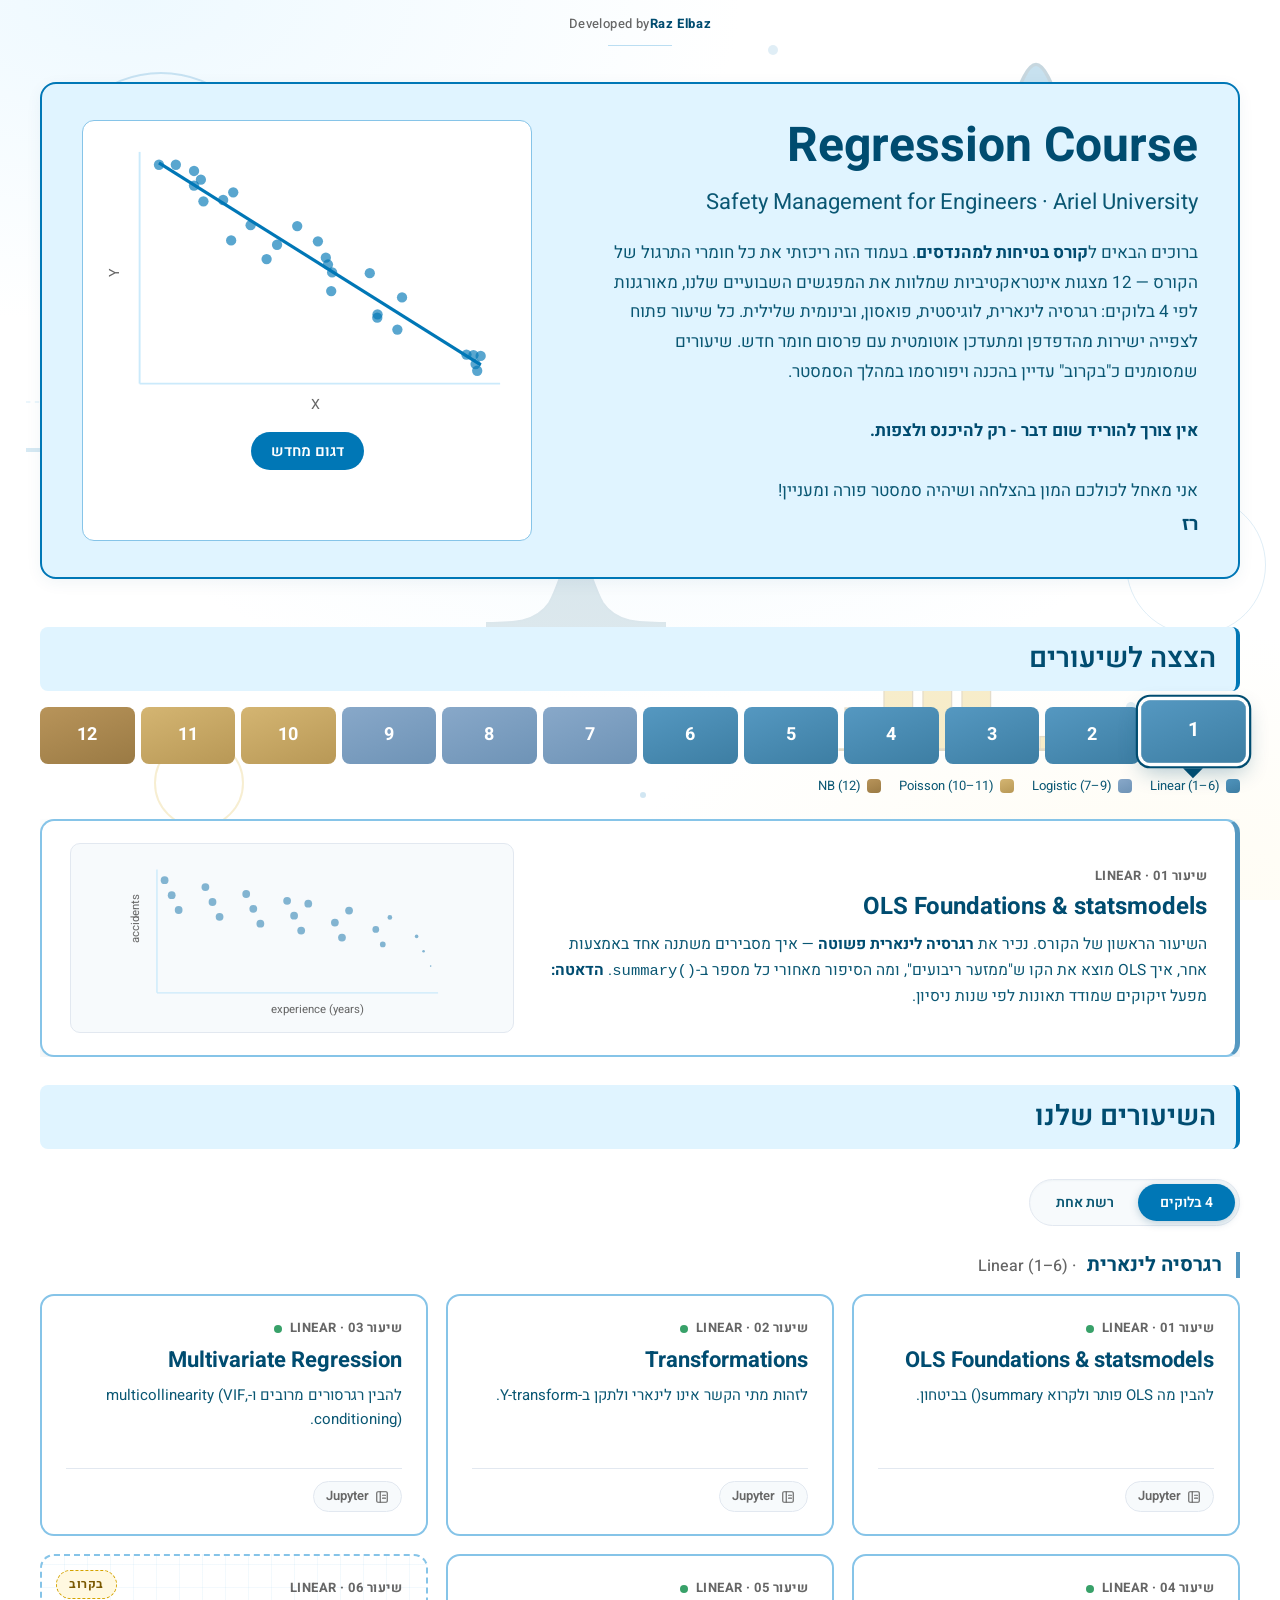
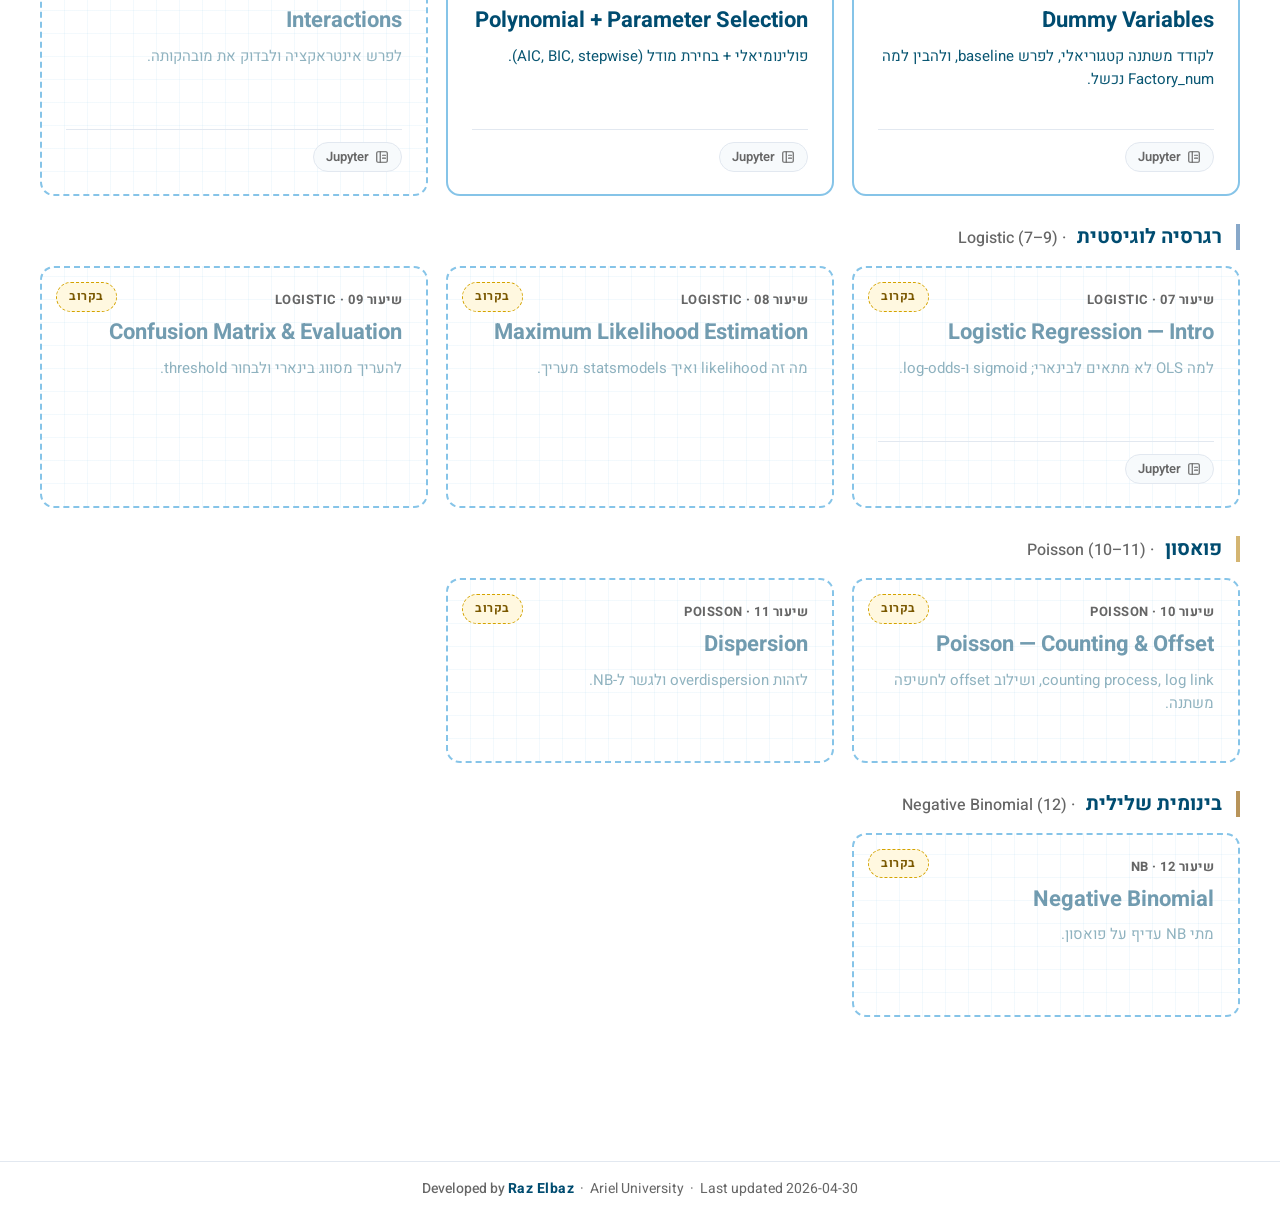
==== commit 8589ffbe: "landing: add "Developed by Raz Elbaz" signature (top + footer) - Top: centered subtle signature abov" ====
--- a/presentations/index.html
+++ b/presentations/index.html
@@ -26,6 +26,55 @@
       padding: 32px 40px 80px 40px;
       position: relative;
       z-index: 10;
+    }
+
+    /* === Developer signature (top + bottom) === */
+    .dev-credit {
+      position: relative;
+      z-index: 10;
+      text-align: center;
+      direction: ltr;
+      font-size: 13px;
+      color: var(--text-muted);
+      letter-spacing: 0.4px;
+    }
+    .dev-credit--top {
+      padding: 14px 0 4px 0;
+      animation: hero-fade-in 0.8s ease;
+    }
+    .dev-credit--top::after {
+      content: '';
+      display: block;
+      width: 64px;
+      height: 1px;
+      background: var(--border-light);
+      margin: 10px auto 0 auto;
+      opacity: 0.55;
+    }
+    .dev-credit b {
+      color: var(--text-title);
+      font-weight: 700;
+      letter-spacing: 0.6px;
+    }
+    .dev-credit-byline {
+      color: var(--text-muted);
+      font-weight: 500;
+    }
+    /* Bottom footer — full LTR direction so the English signature centers cleanly.
+       position: relative + z-index ensures it paints ABOVE the fixed .bg-layer
+       (which has z-index 0 and would otherwise cover static-flow elements). */
+    body > footer.lesson-footer {
+      position: relative;
+      z-index: 10;
+      direction: ltr;
+      text-align: center;
+      background: rgba(255, 255, 255, 0.6);
+      backdrop-filter: blur(2px);
+    }
+    body > footer.lesson-footer b {
+      color: var(--text-title);
+      font-weight: 700;
+      letter-spacing: 0.5px;
     }
 
     /* === Animated background mesh === */
@@ -763,6 +812,11 @@
     </svg>
   </div>
 
+  <!-- Developer signature (top) -->
+  <div class="dev-credit dev-credit--top">
+    <span class="dev-credit-byline">Developed by</span><b>Raz Elbaz</b>
+  </div>
+
   <main>
 
     <!-- ========== HERO ========== -->
@@ -843,7 +897,7 @@
   </main>
 
   <footer class="lesson-footer">
-    Regression Course · TA: Raz Elbaz · עודכן: 2026-04-30 (lesson 05 published)
+    <span class="dev-credit-byline">Developed by</span> <b>Raz Elbaz</b> &nbsp;·&nbsp; Ariel University &nbsp;·&nbsp; Last updated 2026-04-30
   </footer>
 
   <!-- ========== Loading overlay ========== -->
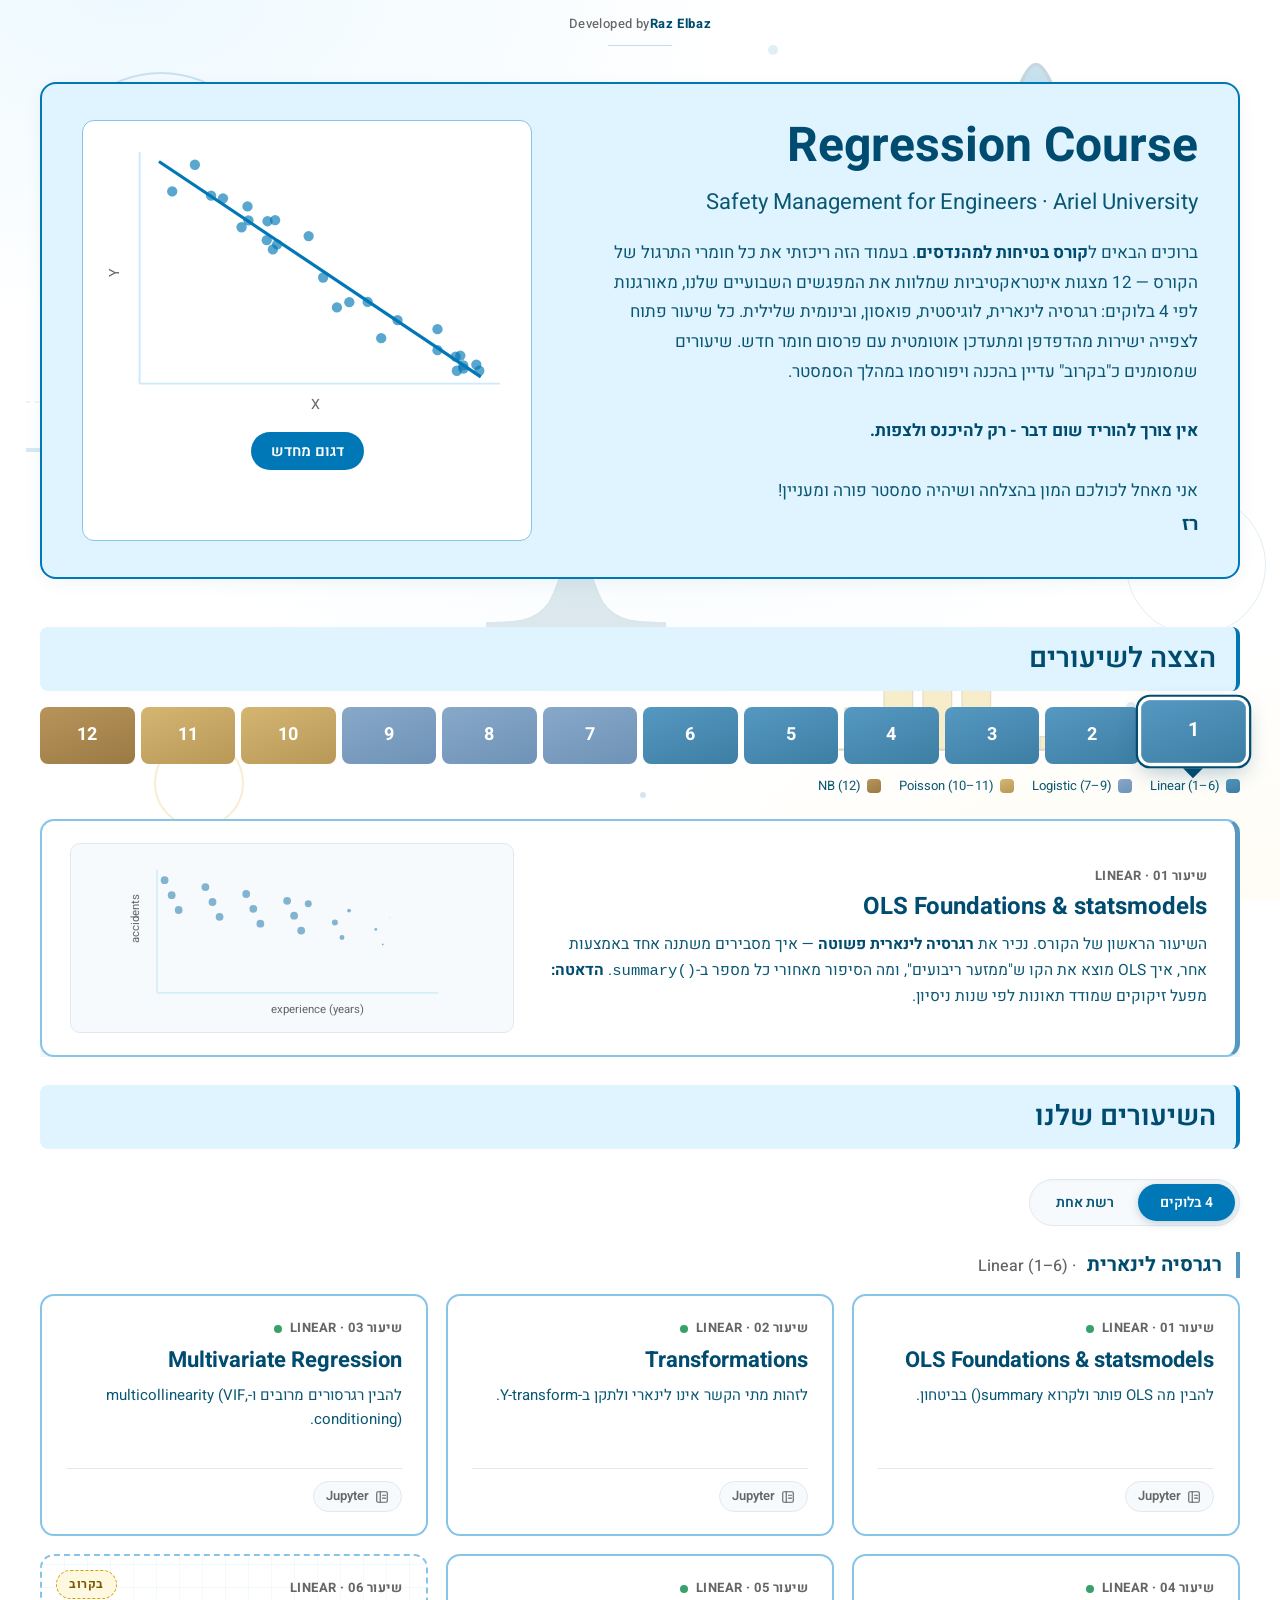
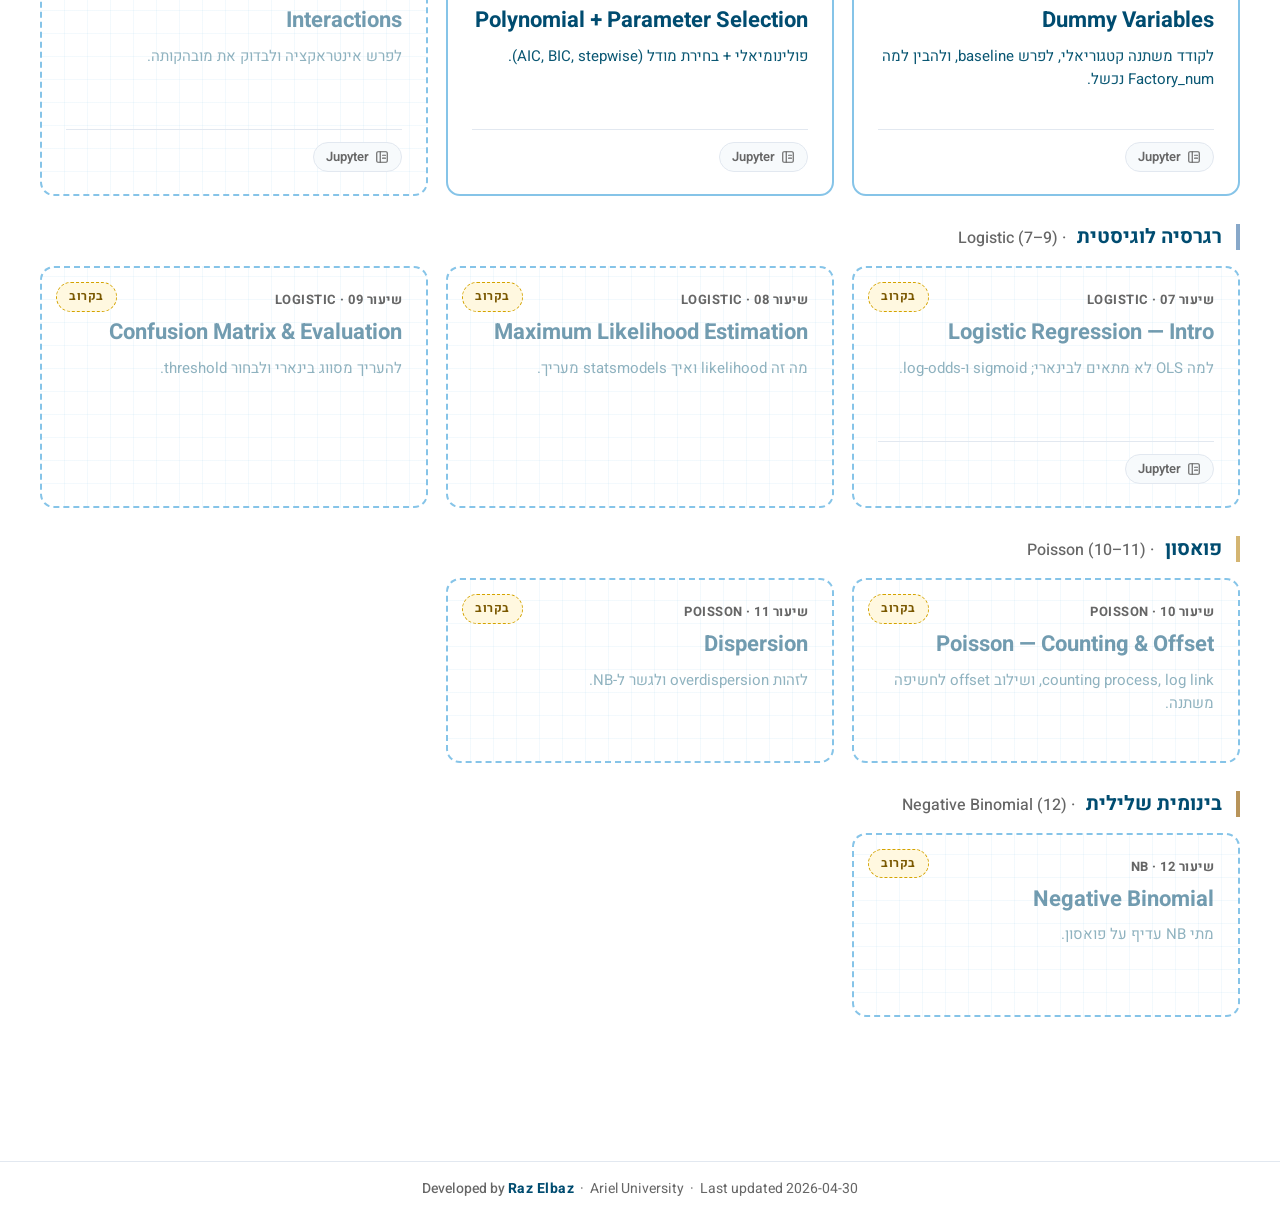
==== commit a83101a8: "presentations: full responsive support for tablet & phone - Viewport meta in all 7 HTMLs: width=1920" ====
--- a/presentations/index.html
+++ b/presentations/index.html
@@ -8,7 +8,7 @@
 <html lang="he" dir="rtl">
 <head>
   <meta charset="utf-8">
-  <meta name="viewport" content="width=1920, initial-scale=1">
+  <meta name="viewport" content="width=device-width, initial-scale=1">
   <title>Regression Course — Safety Management for Engineers</title>
 
   <link rel="stylesheet" href="shared/palette.css">
@@ -743,6 +743,109 @@
       width: 0%;
       background: linear-gradient(90deg, var(--border-banner), var(--text-title));
       border-radius: 2px;
+    }
+
+    /* ============================================================
+       Responsive — tablet (≤768px) + phone (≤480px)
+       ============================================================ */
+    @media (max-width: 768px) {
+      main {
+        max-width: 100%;
+        padding: 18px 16px 48px 16px;
+      }
+
+      /* Hero — stack vertically (text first, scatter below) */
+      .hero {
+        grid-template-columns: 1fr;
+        gap: 22px;
+        padding: 22px 22px;
+        margin-bottom: 28px;
+      }
+      .hero h1            { font-size: 32px; }
+      .hero .subtitle     { font-size: 17px; }
+      .hero .welcome      { font-size: 15px; }
+      .hero .signature    { font-size: 17px; }
+
+      /* Strip — switch to 6-per-row grid */
+      .strip {
+        display: grid;
+        grid-template-columns: repeat(6, 1fr);
+        gap: 5px;
+      }
+      .strip-chip {
+        flex: none;
+        font-size: 16px;
+        padding: 11px 0;
+      }
+      /* Disable hover-tooltip on touch (interferes with click-to-open) */
+      .strip-chip[data-name]:hover::before { display: none; }
+
+      .legend                 { gap: 10px; flex-wrap: wrap; font-size: 12px; }
+
+      /* Teaser card — stack: text on top, viz below */
+      .teaser-card {
+        grid-template-columns: 1fr;
+        gap: 16px;
+        padding: 16px 18px;
+      }
+      .teaser-title           { font-size: 20px; }
+      .teaser-body            { font-size: 14.5px; }
+      .teaser-viz             { padding: 10px; }
+      .teaser-viz svg         { max-height: 130px; }
+
+      /* Cards grid — smaller minimum so the cards don't feel oversized */
+      .cards-grid             { grid-template-columns: repeat(auto-fill, minmax(240px, 1fr)); gap: 14px; }
+      .card                   { padding: 18px 20px; }
+      .card .lesson-title     { font-size: 19px; }
+      .card .lesson-goal      { font-size: 14px; min-height: 0; }
+
+      /* Block headers smaller */
+      .block-header           { font-size: 17px; padding-right: 10px; margin: 22px 0 10px 0; }
+      .block-header .block-en { font-size: 13px; }
+
+      /* View toggle smaller */
+      .view-toggle            { margin: 10px 0 18px 0; }
+      .view-toggle button     { padding: 6px 16px; font-size: 13px; }
+
+      /* Background decorations — too busy on small screens, hide them */
+      .bg-deco, .bg-ring      { display: none; }
+      .floating-dot           { display: none; }
+
+      /* Top dev-credit smaller */
+      .dev-credit             { font-size: 12px; letter-spacing: 0.3px; }
+      .dev-credit--top        { padding: 10px 0 2px 0; }
+      .dev-credit--top::after { width: 48px; margin-top: 8px; }
+
+      /* Footer — wraps cleanly */
+      body > footer.lesson-footer {
+        font-size: 12px;
+        padding: 14px 16px;
+        line-height: 1.7;
+      }
+
+      /* Loading overlay — smaller card */
+      .loading-card           { min-width: 280px; padding: 28px 36px 24px 36px; }
+      .loading-scatter        { width: 180px; height: 110px; }
+      .loading-title          { font-size: 19px; }
+      .loading-subtitle       { font-size: 13px; }
+    }
+
+    @media (max-width: 480px) {
+      .hero h1                { font-size: 26px; }
+      .hero .subtitle         { font-size: 15px; }
+
+      /* Strip — 4 per row on tiny screens (3 rows of 4) */
+      .strip                  { grid-template-columns: repeat(4, 1fr); gap: 4px; }
+      .strip-chip             { font-size: 15px; padding: 9px 0; }
+
+      /* Cards grid — single column */
+      .cards-grid             { grid-template-columns: 1fr; }
+
+      /* Hero scatter wrapper smaller padding */
+      .scatter-wrap           { padding: 12px; }
+
+      /* Teaser viz canvas a bit smaller */
+      .teaser-viz svg         { max-height: 110px; }
     }
   </style>
 </head>
--- a/presentations/shared/components.css
+++ b/presentations/shared/components.css
@@ -496,3 +496,116 @@
 .prev-reminder strong {
   color: var(--text-title);
 }
+
+/* ============================================================
+   Responsive — tablet (≤768px) and phone (≤480px)
+   ============================================================ */
+
+@media (max-width: 768px) {
+  /* Lesson title banner */
+  .lesson-title-banner       { padding: 18px 20px; margin-bottom: 22px; }
+  .lesson-title-banner h1    { font-size: 26px; margin-bottom: 8px; }
+  .lesson-title-banner .subtitle { font-size: 16px; }
+  .lesson-title-banner .pill { font-size: 13px; padding: 4px 10px; margin-top: 10px; }
+
+  /* Section banners (per פרק) */
+  .section-banner            { padding: 10px 14px; margin: 22px 0 12px 0; }
+  .section-banner h2         { font-size: 20px; }
+
+  /* Callouts */
+  .callout                   { padding: 12px 14px; margin: 16px 0; }
+  .callout h3                { font-size: 17px; margin-bottom: 8px; }
+  .callout h4                { font-size: 15px; }
+
+  /* Formula-box: allow horizontal scroll for long expressions */
+  .formula-box {
+    font-size: 16px;
+    padding: 12px 14px;
+    margin: 12px 0;
+    overflow-x: auto;
+    -webkit-overflow-scrolling: touch;
+  }
+
+  /* Q&A blocks */
+  .qa                        { padding: 10px 14px; margin: 14px 0; }
+  .qa .question              { font-size: 15px; }
+  .qa .toggle-btn            { font-size: 13px; padding: 4px 10px; }
+
+  /* Code-switch (Jupyter handoff): allow wrap */
+  .code-switch {
+    padding: 10px 14px;
+    font-size: 14px;
+    gap: 8px;
+    flex-wrap: wrap;
+  }
+  .code-switch .icon         { font-size: 22px; }
+
+  /* TOC */
+  .toc                       { padding: 12px 16px; margin: 18px 0; }
+  .toc h2                    { font-size: 16px; }
+  .toc li                    { font-size: 14px; }
+
+  /* Tables — allow horizontal scroll on overflow */
+  main table, .callout table {
+    display: block;
+    max-width: 100%;
+    overflow-x: auto;
+    -webkit-overflow-scrolling: touch;
+    white-space: nowrap;
+    font-size: 13px;
+  }
+
+  /* Floating buttons — smaller, closer to edge */
+  .float-btn                 { width: 38px; height: 38px; left: 14px; }
+  .float-btn svg             { width: 17px; height: 17px; }
+  .back-to-top               { bottom: 14px; }
+  .float-cursor              { bottom: 60px; }
+  .float-mode                { bottom: 106px; }
+  .float-toc-btn             { bottom: 152px; }
+
+  .float-toc-panel {
+    bottom: 152px;
+    left: 60px;
+    min-width: 220px;
+    max-width: calc(100vw - 80px);
+    max-height: 60vh;
+  }
+  .float-toc-panel li        { font-size: 14px; }
+
+  /* Slides mode — tighter padding so content actually fits */
+  body[data-mode="slides"] main > section {
+    padding: 32px 18px 64px 18px;
+  }
+
+  /* Slide indicator dots — smaller */
+  .slide-indicator           { padding: 6px 12px; }
+  .slide-indicator .dot      { width: 8px; height: 8px; }
+  .slide-indicator .counter  { font-size: 12px; min-width: 32px; margin: 0 8px; }
+
+  /* Side-nav arrows */
+  .slide-side-nav            { width: 44px; height: 44px; }
+  .slide-side-nav.prev       { right: 12px; }
+  .slide-side-nav.next       { left: 12px; }
+  .slide-side-nav svg        { width: 20px; height: 20px; }
+}
+
+@media (max-width: 480px) {
+  .lesson-title-banner h1    { font-size: 22px; }
+  .lesson-title-banner .subtitle { font-size: 14px; }
+  .lesson-title-banner .pill { font-size: 12px; }
+
+  .section-banner h2         { font-size: 18px; }
+
+  .formula-box               { font-size: 14px; padding: 10px 12px; }
+
+  /* Hide cursor halo button on mobile (no mouse) — re-stack remaining */
+  .float-cursor              { display: none; }
+  .back-to-top               { bottom: 14px; }
+  .float-mode                { bottom: 60px; }
+  .float-toc-btn             { bottom: 106px; }
+  .float-toc-panel           { bottom: 106px; }
+
+  /* Side-nav arrows even smaller on tiny screens */
+  .slide-side-nav            { width: 38px; height: 38px; }
+  .slide-side-nav svg        { width: 17px; height: 17px; }
+}
--- a/presentations/shared/styles.css
+++ b/presentations/shared/styles.css
@@ -116,6 +116,49 @@
   h3 { font-size: 20px; }
 }
 
+/* --- Responsive: tablet (≤768px) --- */
+@media (max-width: 768px) {
+  main { padding: 16px 16px 36px 16px; }
+  html, body { font-size: 15px; line-height: 1.55; }
+  h1 { font-size: 26px; }
+  h2 { font-size: 20px; }
+  h3 { font-size: 17px; }
+  h4 { font-size: 16px; }
+
+  header.lesson-nav {
+    flex-wrap: wrap;
+    padding: 10px 14px;
+    font-size: 13px;
+    gap: 6px;
+    justify-content: center;
+  }
+  header.lesson-nav .lesson-name {
+    flex-basis: 100%;
+    text-align: center;
+    order: -1;
+    font-size: 14px;
+  }
+
+  footer.lesson-footer {
+    margin-top: 36px;
+    padding: 12px 16px;
+    font-size: 12px;
+  }
+
+  pre { font-size: 14px; padding: 10px 12px; }
+}
+
+/* --- Responsive: phone (≤480px) --- */
+@media (max-width: 480px) {
+  main { padding: 12px 12px 28px 12px; }
+  html, body { font-size: 14px; }
+  h1 { font-size: 22px; }
+  h2 { font-size: 18px; }
+  h3 { font-size: 16px; }
+
+  pre { font-size: 13px; padding: 8px 10px; }
+}
+
 /* --- Print mode (for handouts) --- */
 @media print {
   header.lesson-nav, .code-switch { display: none; }
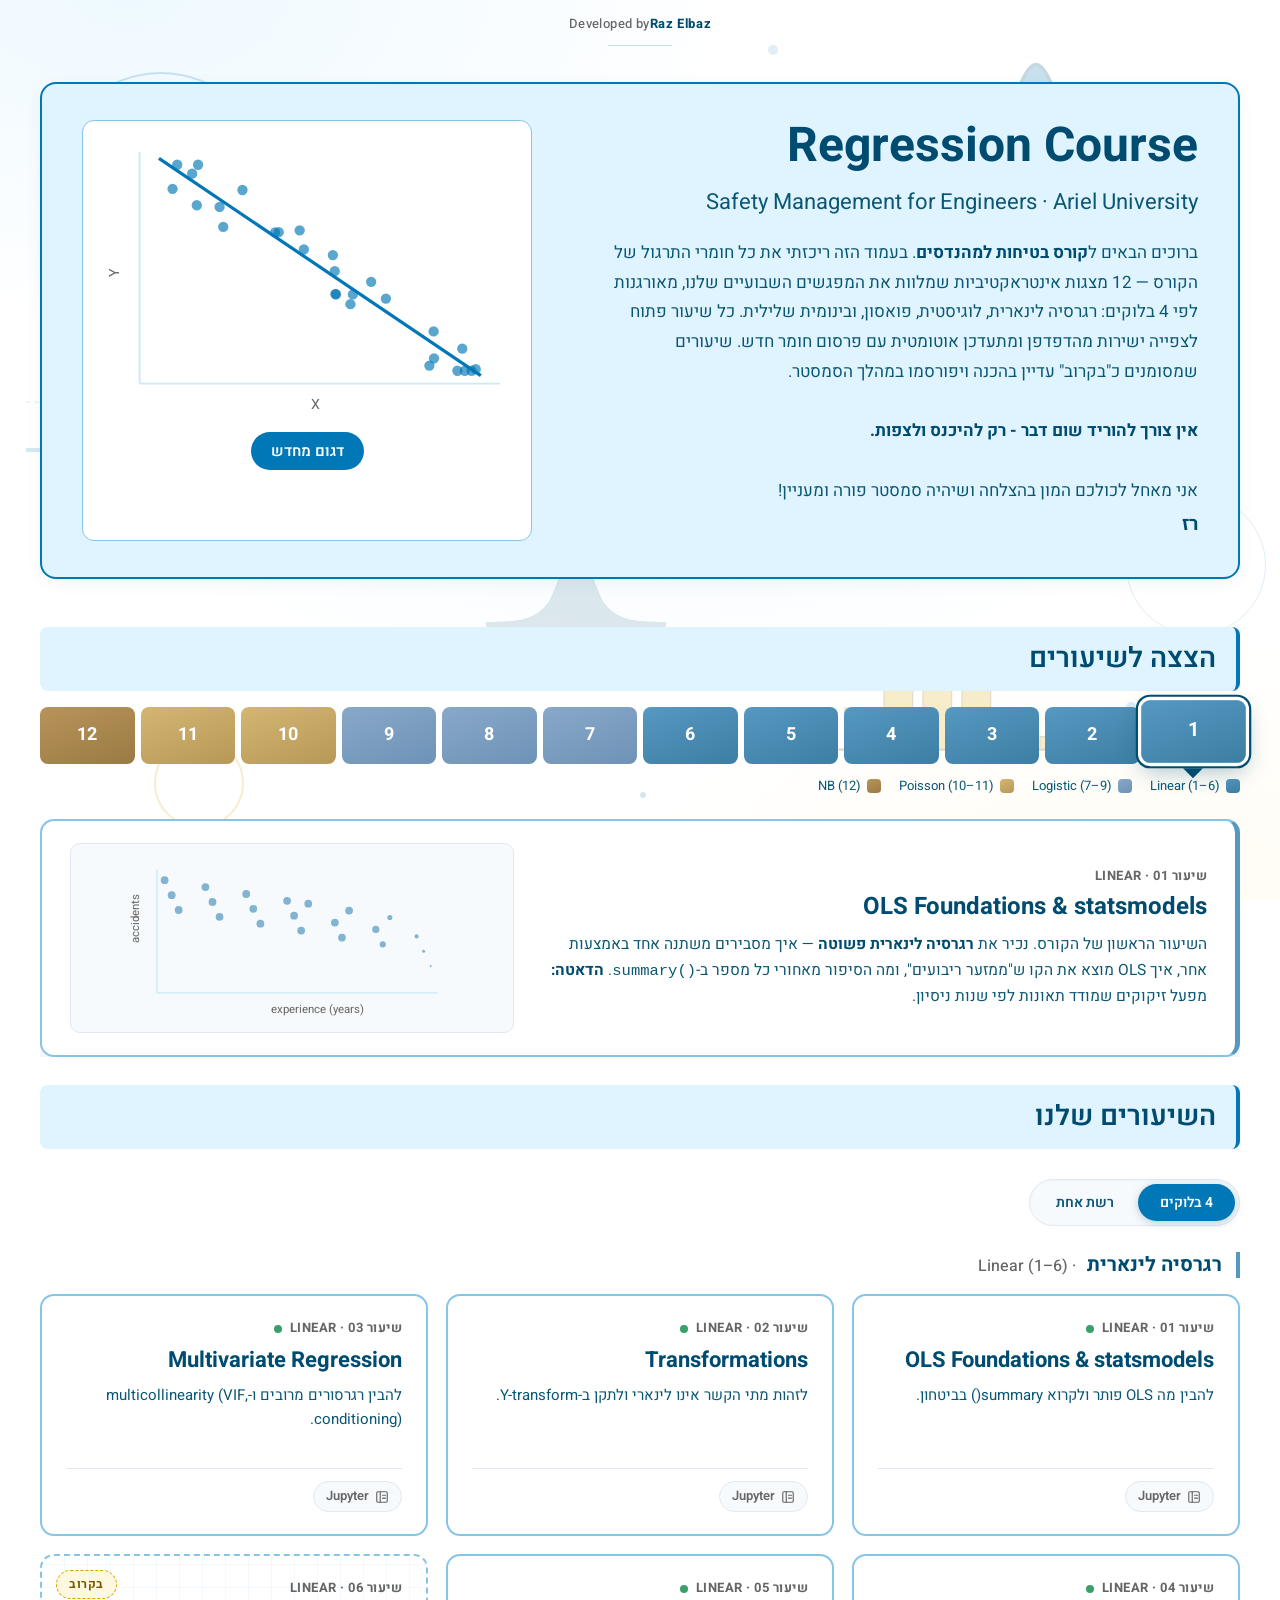
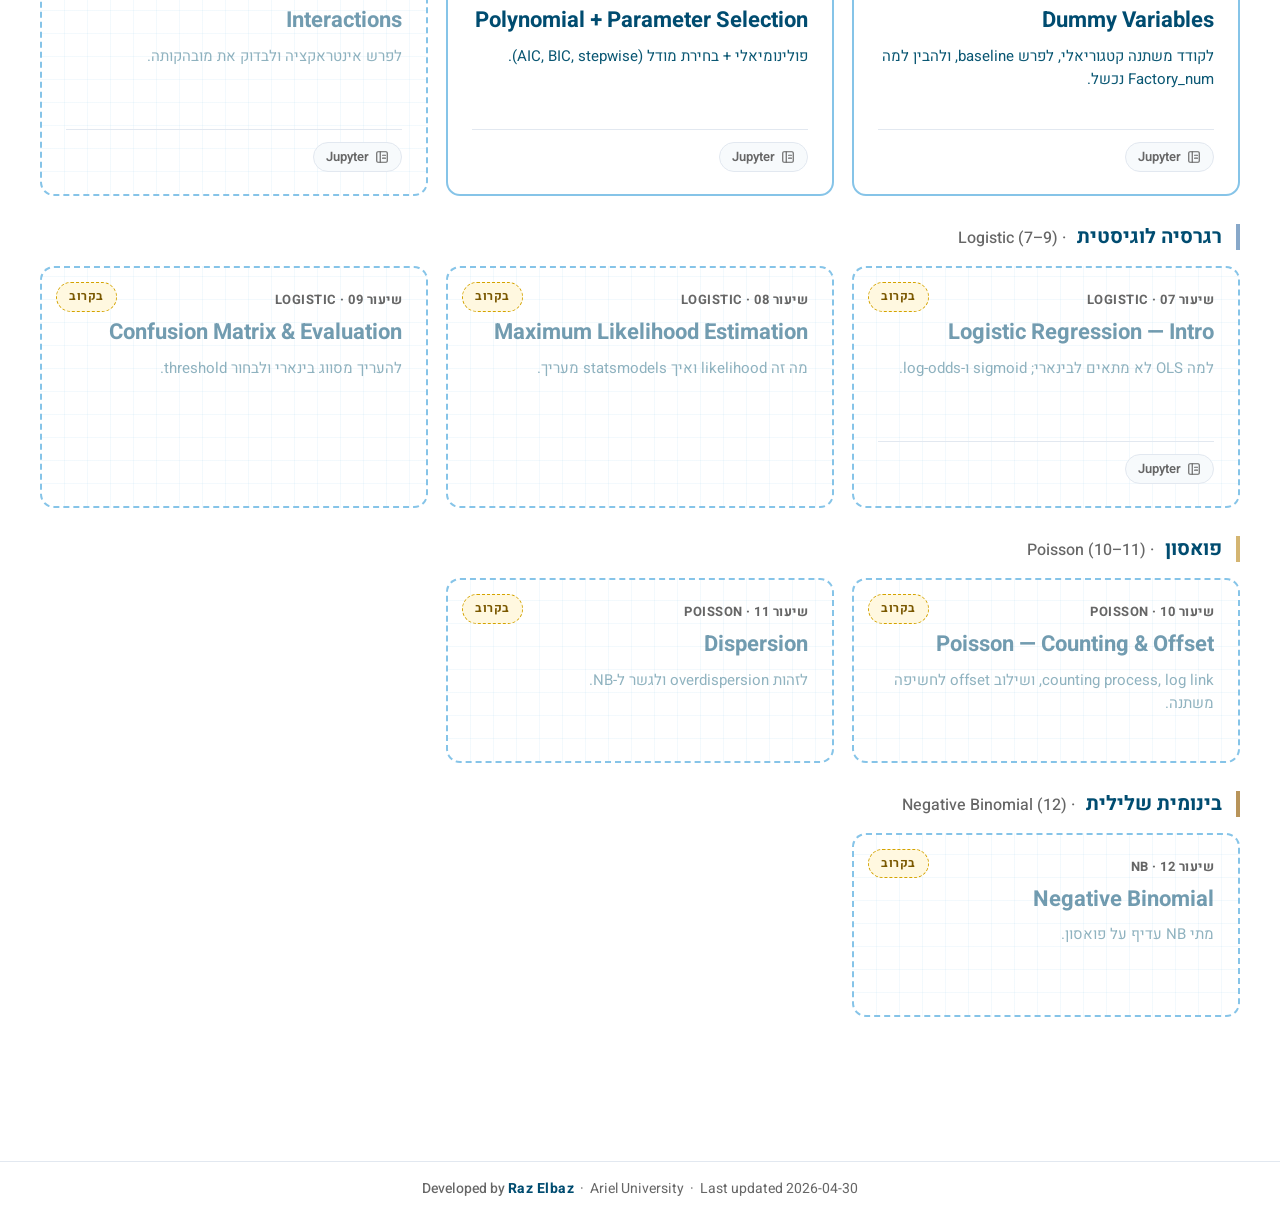
==== commit 3c4c5f2e: "landing: skip loading animation on touch devices Fix: on iPad/iPhone the lesson card click would sho" ====
--- a/presentations/index.html
+++ b/presentations/index.html
@@ -1235,13 +1235,21 @@
       }
     }
 
-    // Hook clicks on lesson links and Jupyter links
-    // Strategy: prevent default, show overlay for 3s in current tab,
-    // THEN open the new tab — so the user actually watches the full animation.
+    // Hook clicks on lesson links and Jupyter links.
+    // Desktop strategy: prevent default, show overlay for 2.5s in current tab,
+    // then open the new tab — so the user watches the full animation.
+    // Touch strategy: do nothing — let the browser's native target="_blank" run.
+    // (iOS Safari blocks window.open() from within setTimeout because the user-
+    // gesture token has expired; native link clicks are always allowed.)
+    const isTouchDevice = window.matchMedia('(hover: none) and (pointer: coarse)').matches;
+
     document.addEventListener('click', (e) => {
       const mainLink      = e.target.closest('a.card-main-link');
       const secondaryLink = e.target.closest('a.card-secondary-link');
       if (!mainLink && !secondaryLink) return;
+
+      // Touch devices (iPad/iPhone): bail out — let the link open natively.
+      if (isTouchDevice) return;
 
       e.preventDefault();
 
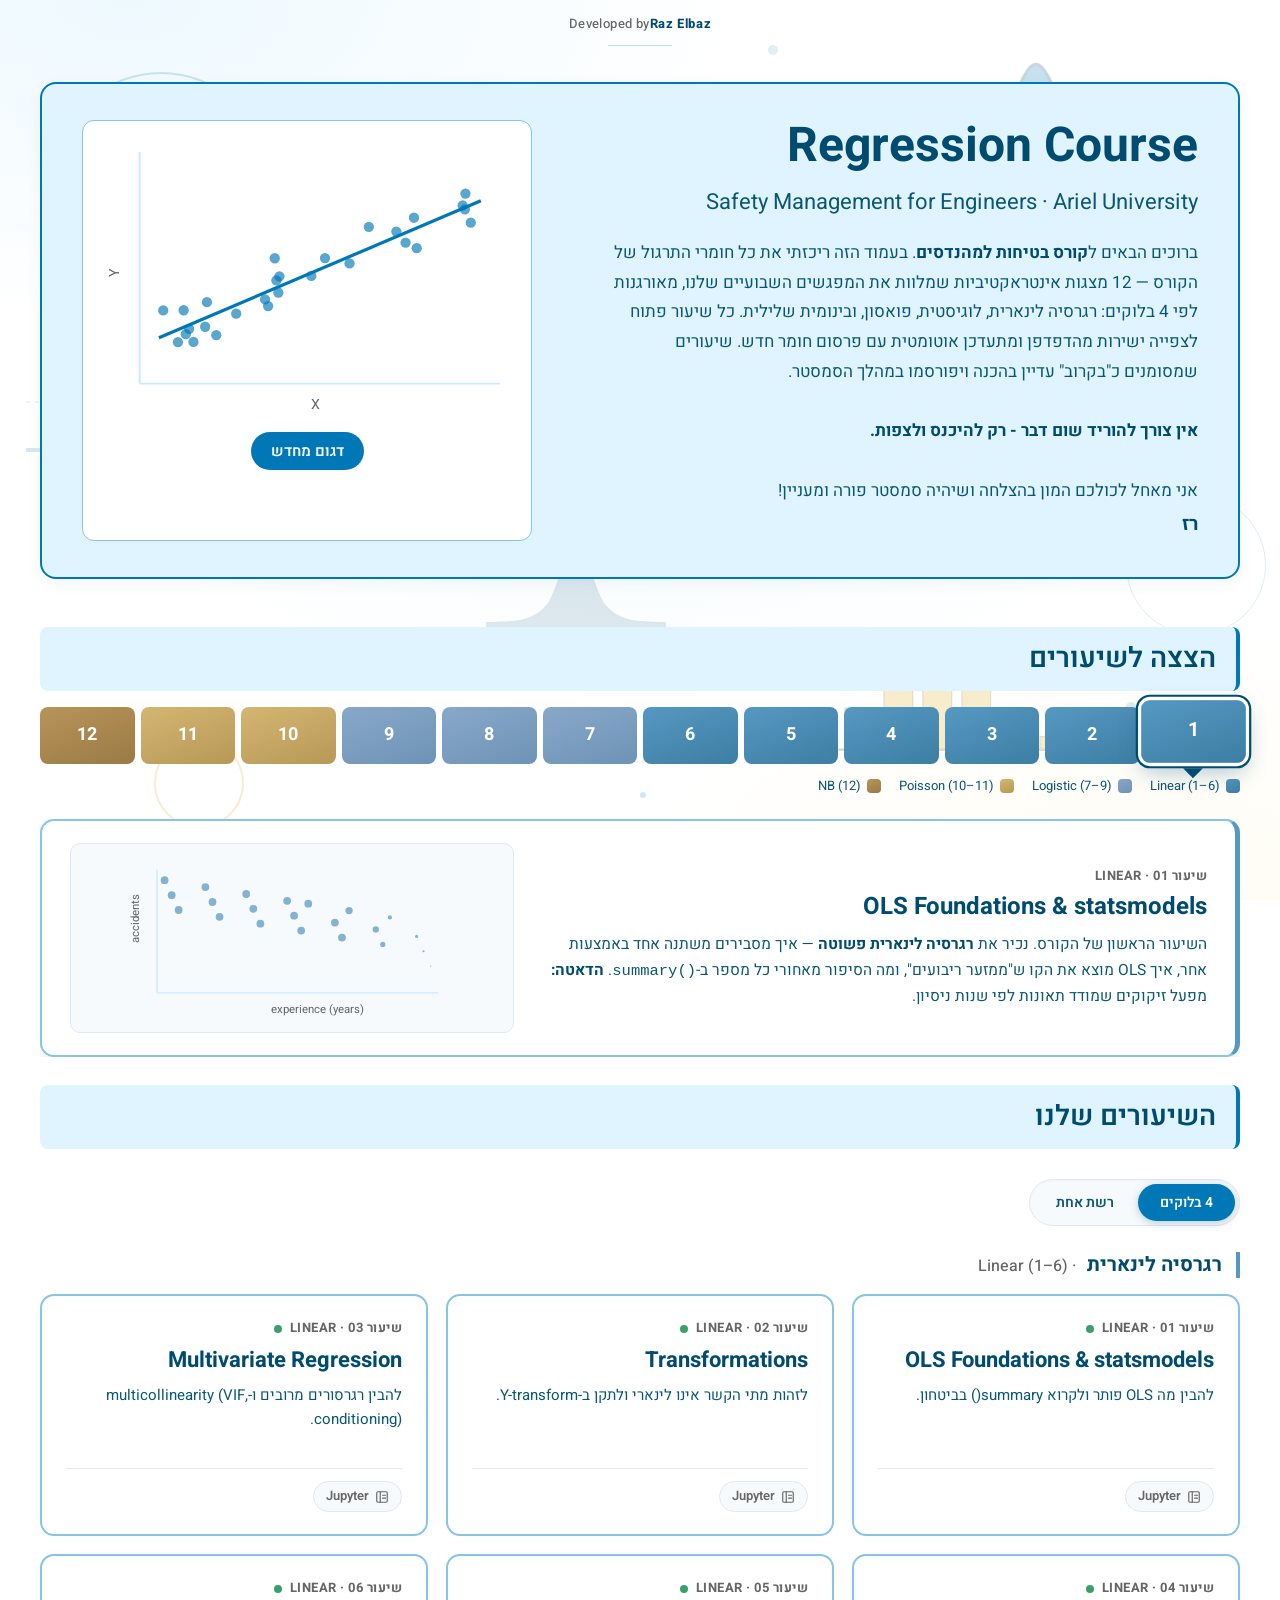
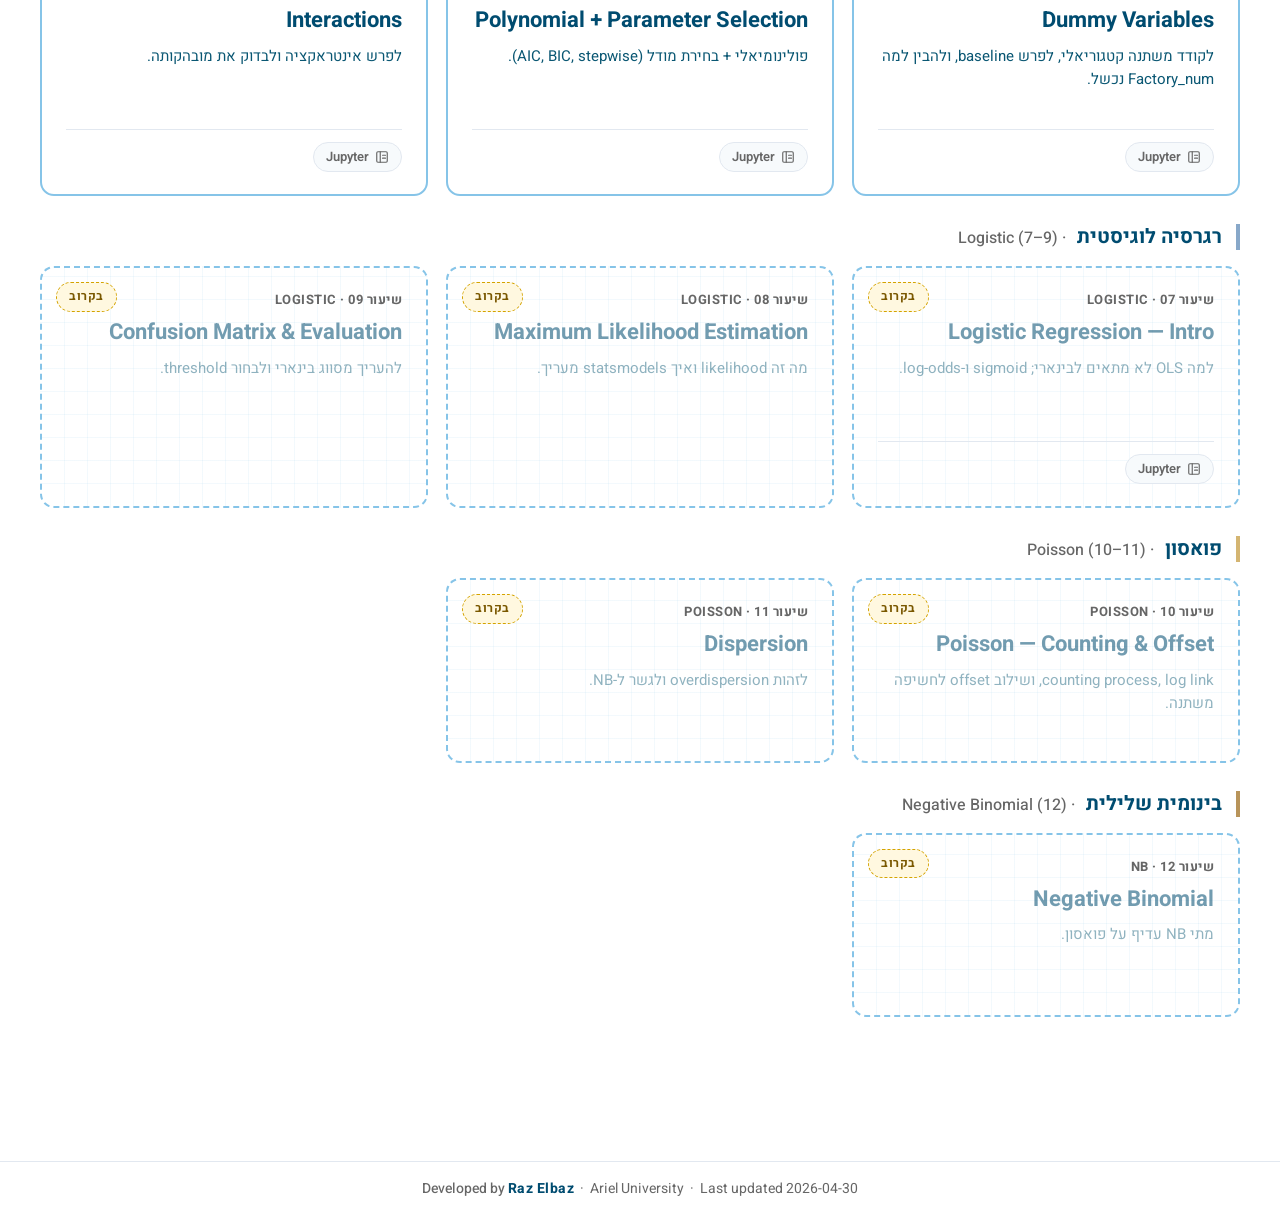
==== commit 787ae3c8: "lesson 06: full build — Interactions + linear-block close - New Tirgul.ipynb (23 cells, statsmodels)" ====
--- a/presentations/index.html
+++ b/presentations/index.html
@@ -1028,7 +1028,7 @@
       { num: 3,  block: 'linear',   title: 'Multivariate Regression',         goal: 'להבין רגרסורים מרובים ו-multicollinearity (VIF, conditioning).',              ready: true,  href: 'lesson_03.html', notebook: `${NB_BASE}/lesson3/lesson_3_lin_reg_tirgul.ipynb` },
       { num: 4,  block: 'linear',   title: 'Dummy Variables',                 goal: 'לקודד משתנה קטגוריאלי, לפרש baseline, ולהבין למה Factory_num נכשל.',         ready: true,  href: 'lesson_04.html', notebook: `${NB_BASE}/lesson4/lesson_4_dummies_tirgul.ipynb` },
       { num: 5,  block: 'linear',   title: 'Polynomial + Parameter Selection', goal: 'פולינומיאלי + בחירת מודל (AIC, BIC, stepwise).',                            ready: true,  href: 'lesson_05.html', notebook: `${NB_BASE}/lesson5/Tirgul.ipynb` },
-      { num: 6,  block: 'linear',   title: 'Interactions',                    goal: 'לפרש אינטראקציה ולבדוק את מובהקותה.',                                          ready: false, notebook: `${NB_BASE}/lesson6/Polynomial_interaction_stepwise_interaction_tirgul.ipynb` },
+      { num: 6,  block: 'linear',   title: 'Interactions',                    goal: 'לפרש אינטראקציה ולבדוק את מובהקותה.',                                          ready: true,  href: 'lesson_06.html', notebook: `${NB_BASE}/lesson6/Tirgul.ipynb` },
       { num: 7,  block: 'logistic', title: 'Logistic Regression — Intro',     goal: 'למה OLS לא מתאים לבינארי; sigmoid ו-log-odds.',                              ready: false, notebook: `${NB_BASE}/lesson7/Tirgul_logistic.ipynb` },
       { num: 8,  block: 'logistic', title: 'Maximum Likelihood Estimation',   goal: 'מה זה likelihood ואיך statsmodels מעריך.',                                    ready: false, notebook: null },
       { num: 9,  block: 'logistic', title: 'Confusion Matrix & Evaluation',   goal: 'להעריך מסווג בינארי ולבחור threshold.',                                       ready: false, notebook: null },
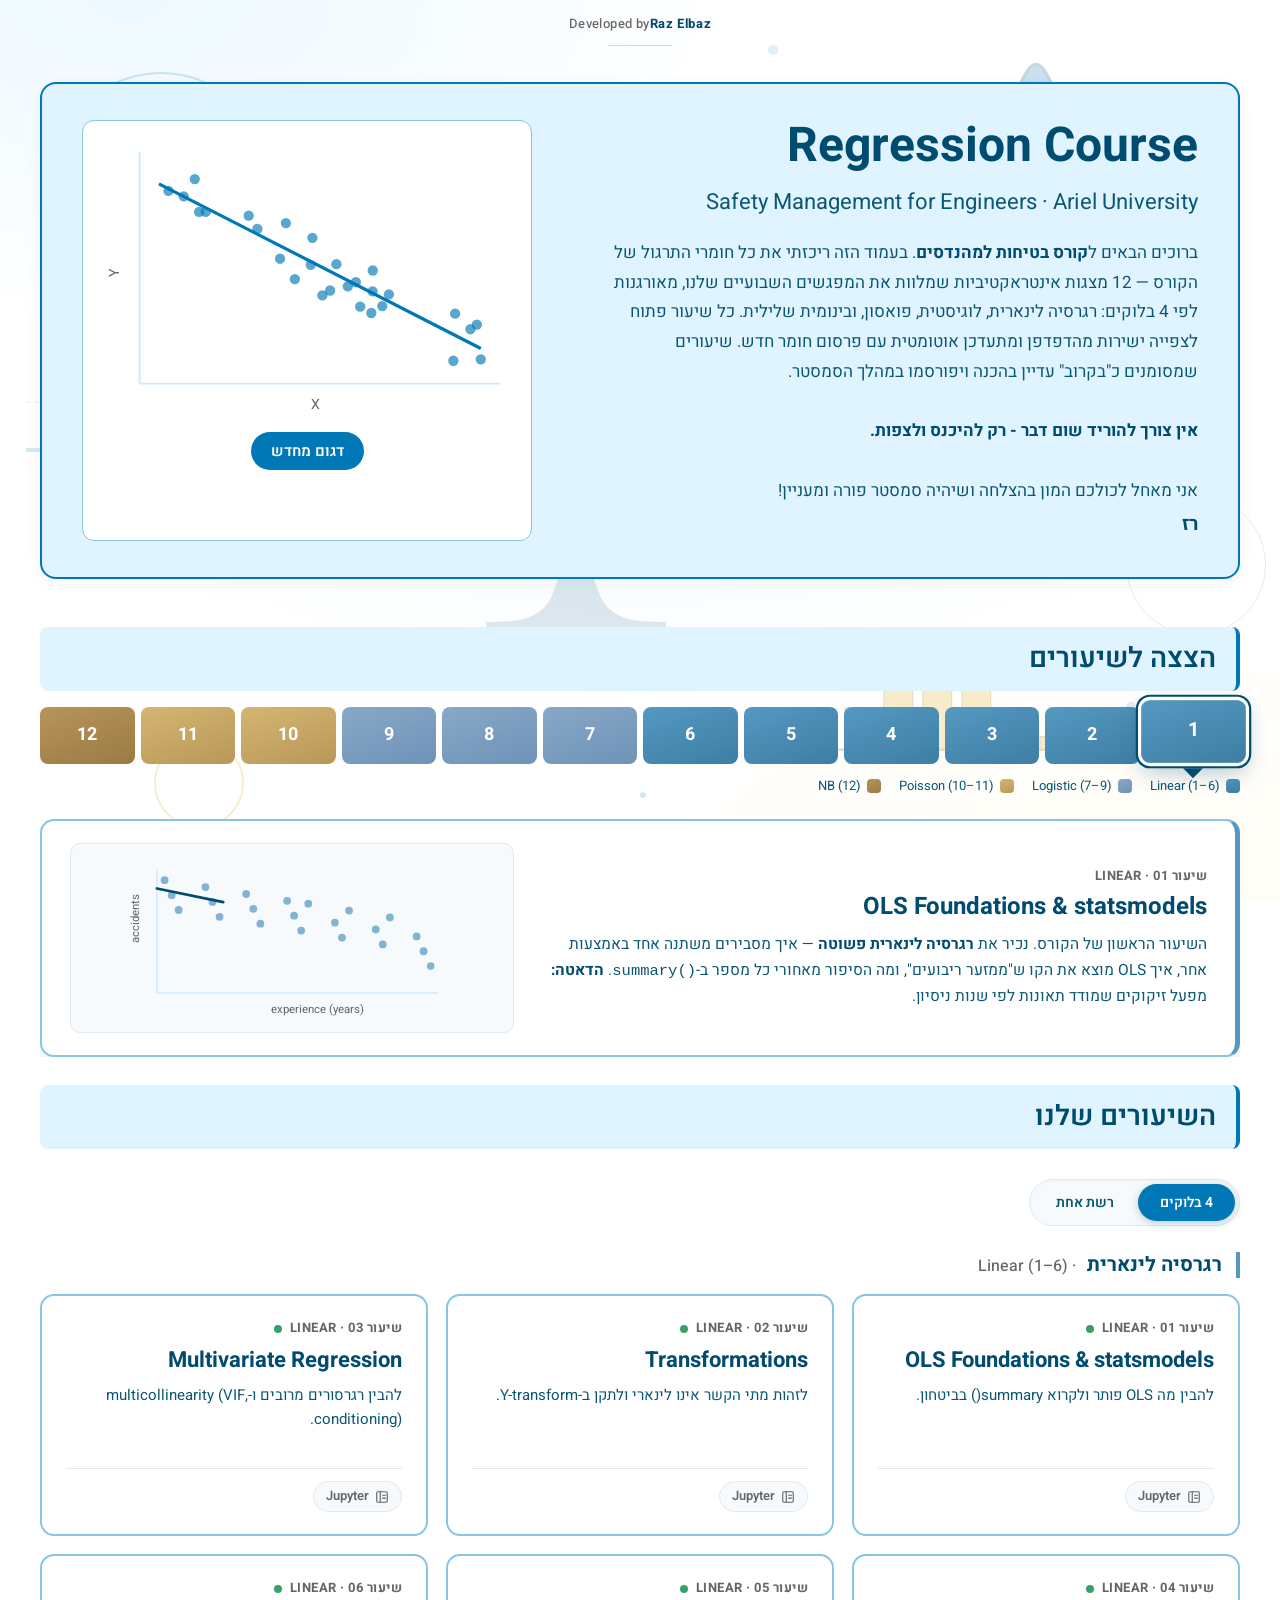
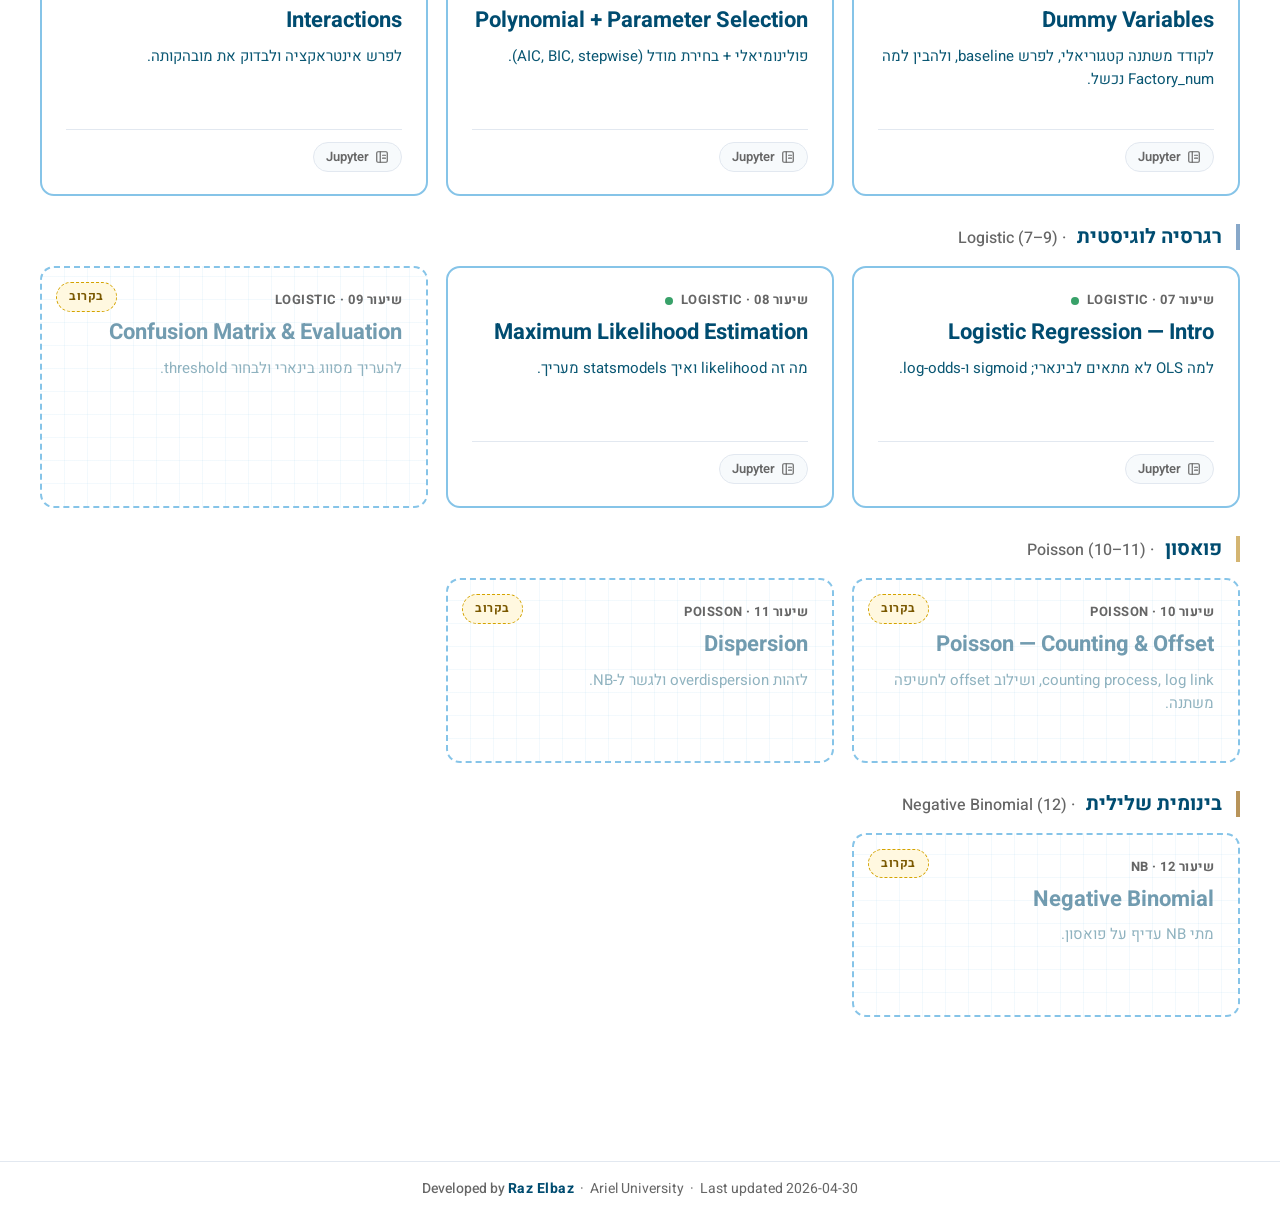
==== commit 82118f07: "lessons 07-08: build logistic block (intro + MLE) Lesson 07 (Logistic Regression — Intro): - New Tir" ====
--- a/presentations/index.html
+++ b/presentations/index.html
@@ -1029,8 +1029,8 @@
       { num: 4,  block: 'linear',   title: 'Dummy Variables',                 goal: 'לקודד משתנה קטגוריאלי, לפרש baseline, ולהבין למה Factory_num נכשל.',         ready: true,  href: 'lesson_04.html', notebook: `${NB_BASE}/lesson4/lesson_4_dummies_tirgul.ipynb` },
       { num: 5,  block: 'linear',   title: 'Polynomial + Parameter Selection', goal: 'פולינומיאלי + בחירת מודל (AIC, BIC, stepwise).',                            ready: true,  href: 'lesson_05.html', notebook: `${NB_BASE}/lesson5/Tirgul.ipynb` },
       { num: 6,  block: 'linear',   title: 'Interactions',                    goal: 'לפרש אינטראקציה ולבדוק את מובהקותה.',                                          ready: true,  href: 'lesson_06.html', notebook: `${NB_BASE}/lesson6/Tirgul.ipynb` },
-      { num: 7,  block: 'logistic', title: 'Logistic Regression — Intro',     goal: 'למה OLS לא מתאים לבינארי; sigmoid ו-log-odds.',                              ready: false, notebook: `${NB_BASE}/lesson7/Tirgul_logistic.ipynb` },
-      { num: 8,  block: 'logistic', title: 'Maximum Likelihood Estimation',   goal: 'מה זה likelihood ואיך statsmodels מעריך.',                                    ready: false, notebook: null },
+      { num: 7,  block: 'logistic', title: 'Logistic Regression — Intro',     goal: 'למה OLS לא מתאים לבינארי; sigmoid ו-log-odds.',                              ready: true,  href: 'lesson_07.html', notebook: `${NB_BASE}/lesson7/Tirgul.ipynb` },
+      { num: 8,  block: 'logistic', title: 'Maximum Likelihood Estimation',   goal: 'מה זה likelihood ואיך statsmodels מעריך.',                                    ready: true,  href: 'lesson_08.html', notebook: `${NB_BASE}/lesson8/Tirgul.ipynb` },
       { num: 9,  block: 'logistic', title: 'Confusion Matrix & Evaluation',   goal: 'להעריך מסווג בינארי ולבחור threshold.',                                       ready: false, notebook: null },
       { num: 10, block: 'poisson',  title: 'Poisson — Counting & Offset',     goal: 'counting process, log link, ושילוב offset לחשיפה משתנה.',                    ready: false, notebook: null },
       { num: 11, block: 'poisson',  title: 'Dispersion',                      goal: 'לזהות overdispersion ולגשר ל-NB.',                                            ready: false, notebook: null },
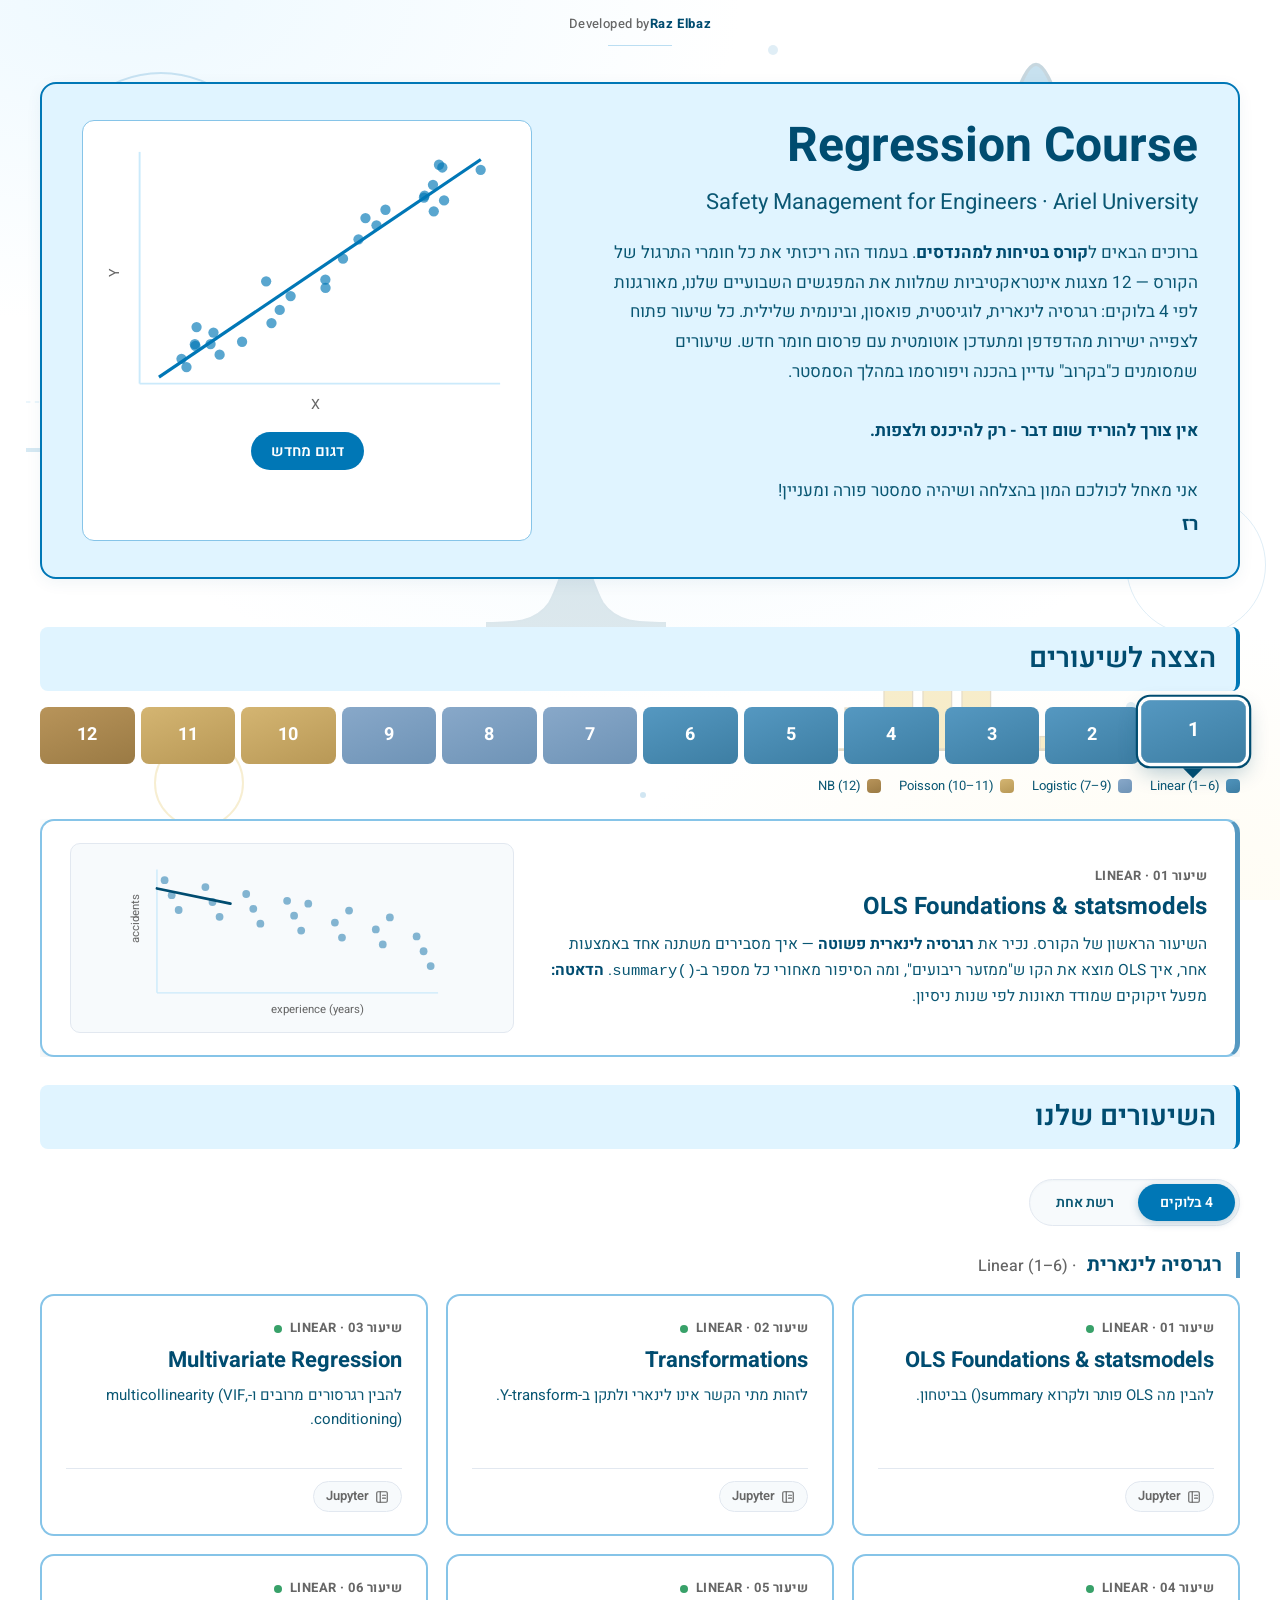
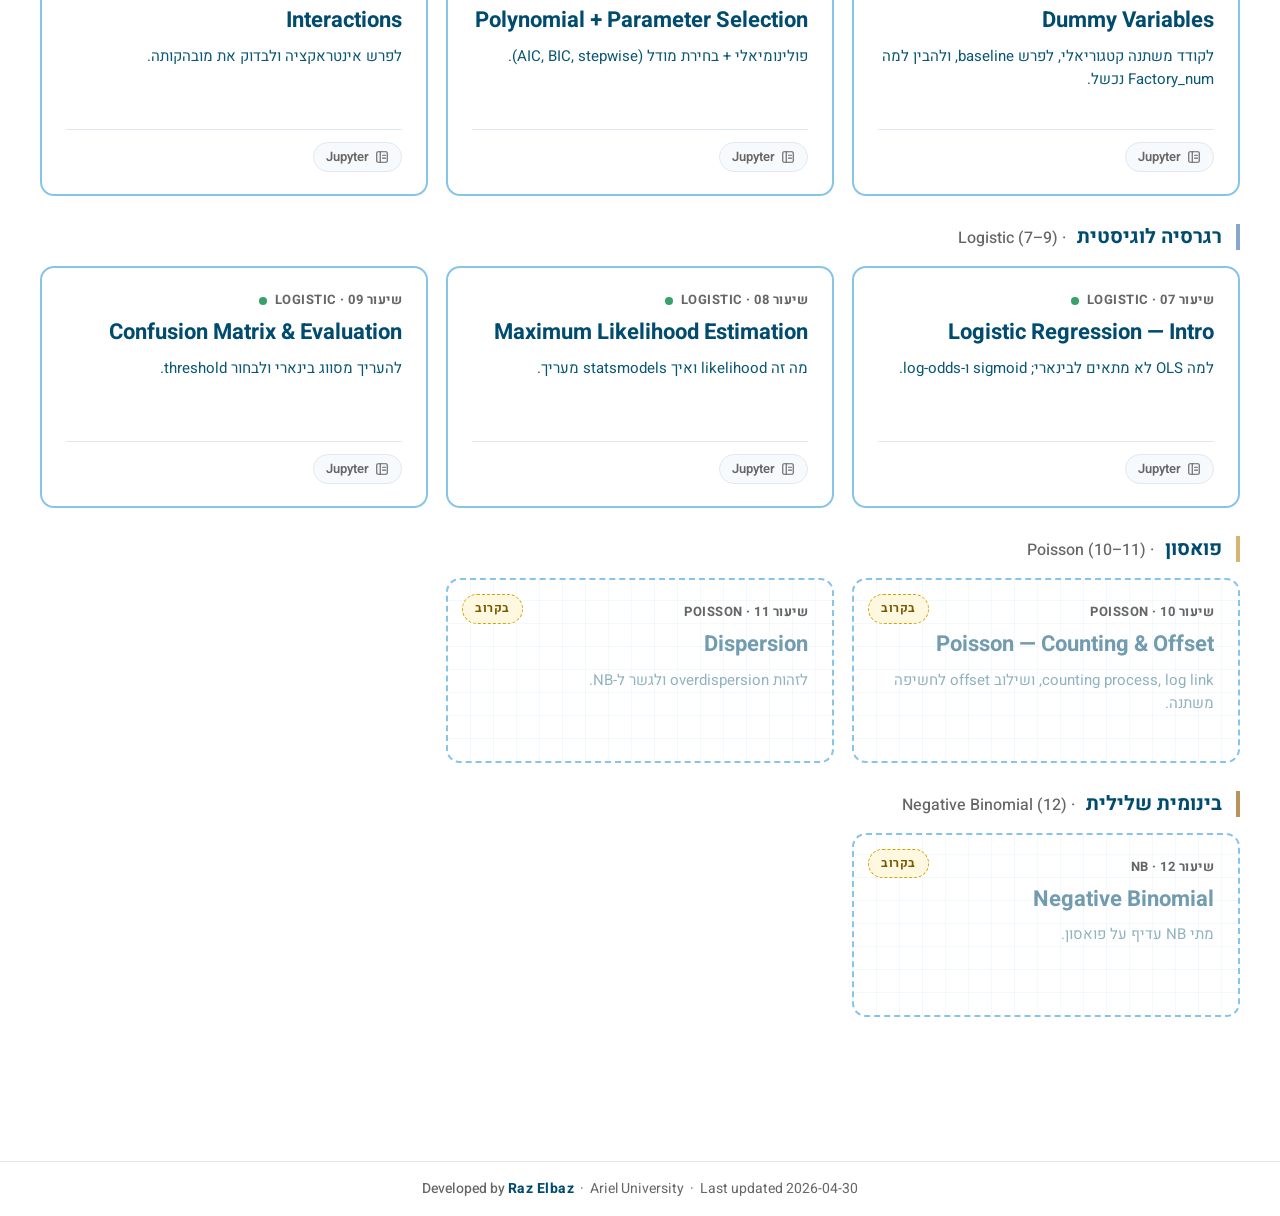
==== commit 62371c50: "lesson 09: build Confusion Matrix & Evaluation (close logistic block) - New Tirgul.ipynb (17 cells) " ====
--- a/presentations/index.html
+++ b/presentations/index.html
@@ -1031,7 +1031,7 @@
       { num: 6,  block: 'linear',   title: 'Interactions',                    goal: 'לפרש אינטראקציה ולבדוק את מובהקותה.',                                          ready: true,  href: 'lesson_06.html', notebook: `${NB_BASE}/lesson6/Tirgul.ipynb` },
       { num: 7,  block: 'logistic', title: 'Logistic Regression — Intro',     goal: 'למה OLS לא מתאים לבינארי; sigmoid ו-log-odds.',                              ready: true,  href: 'lesson_07.html', notebook: `${NB_BASE}/lesson7/Tirgul.ipynb` },
       { num: 8,  block: 'logistic', title: 'Maximum Likelihood Estimation',   goal: 'מה זה likelihood ואיך statsmodels מעריך.',                                    ready: true,  href: 'lesson_08.html', notebook: `${NB_BASE}/lesson8/Tirgul.ipynb` },
-      { num: 9,  block: 'logistic', title: 'Confusion Matrix & Evaluation',   goal: 'להעריך מסווג בינארי ולבחור threshold.',                                       ready: false, notebook: null },
+      { num: 9,  block: 'logistic', title: 'Confusion Matrix & Evaluation',   goal: 'להעריך מסווג בינארי ולבחור threshold.',                                       ready: true,  href: 'lesson_09.html', notebook: `${NB_BASE}/lesson9/Tirgul.ipynb` },
       { num: 10, block: 'poisson',  title: 'Poisson — Counting & Offset',     goal: 'counting process, log link, ושילוב offset לחשיפה משתנה.',                    ready: false, notebook: null },
       { num: 11, block: 'poisson',  title: 'Dispersion',                      goal: 'לזהות overdispersion ולגשר ל-NB.',                                            ready: false, notebook: null },
       { num: 12, block: 'nb',       title: 'Negative Binomial',               goal: 'מתי NB עדיף על פואסון.',                                                      ready: false, notebook: null },
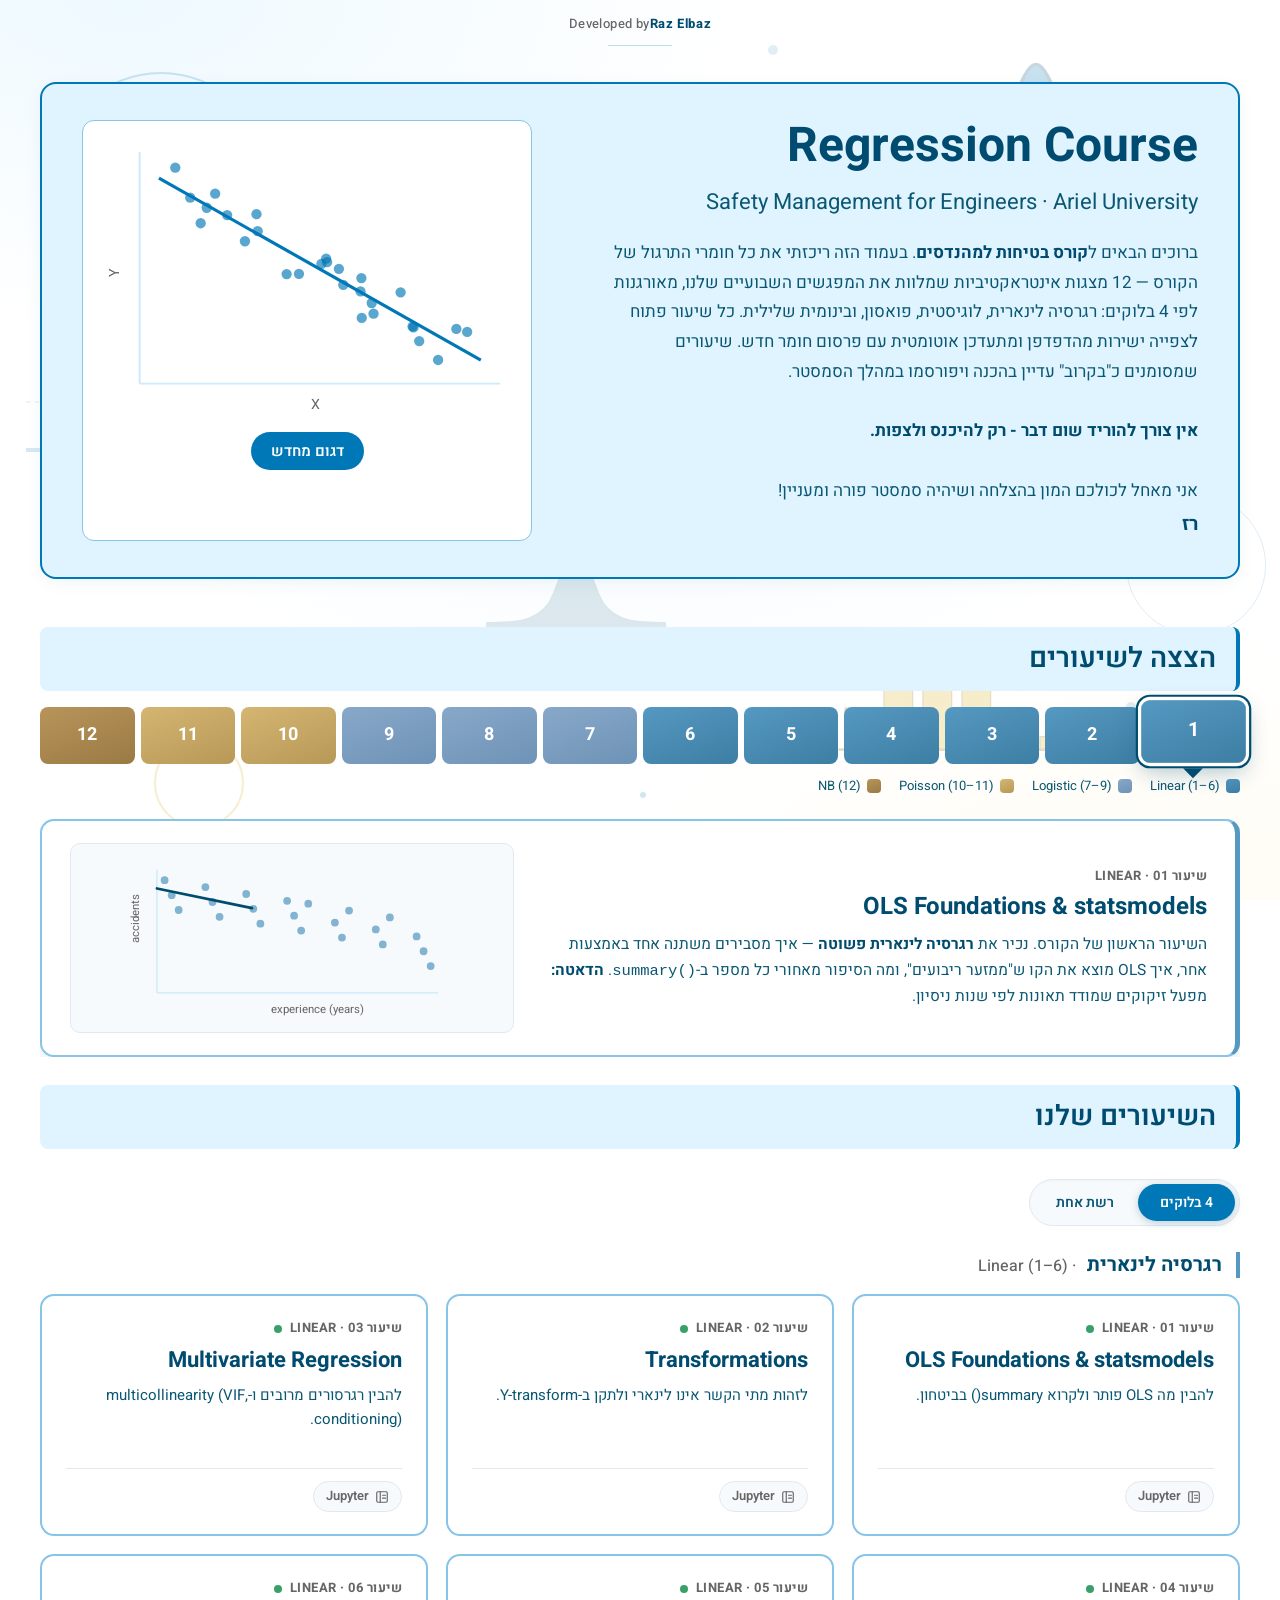
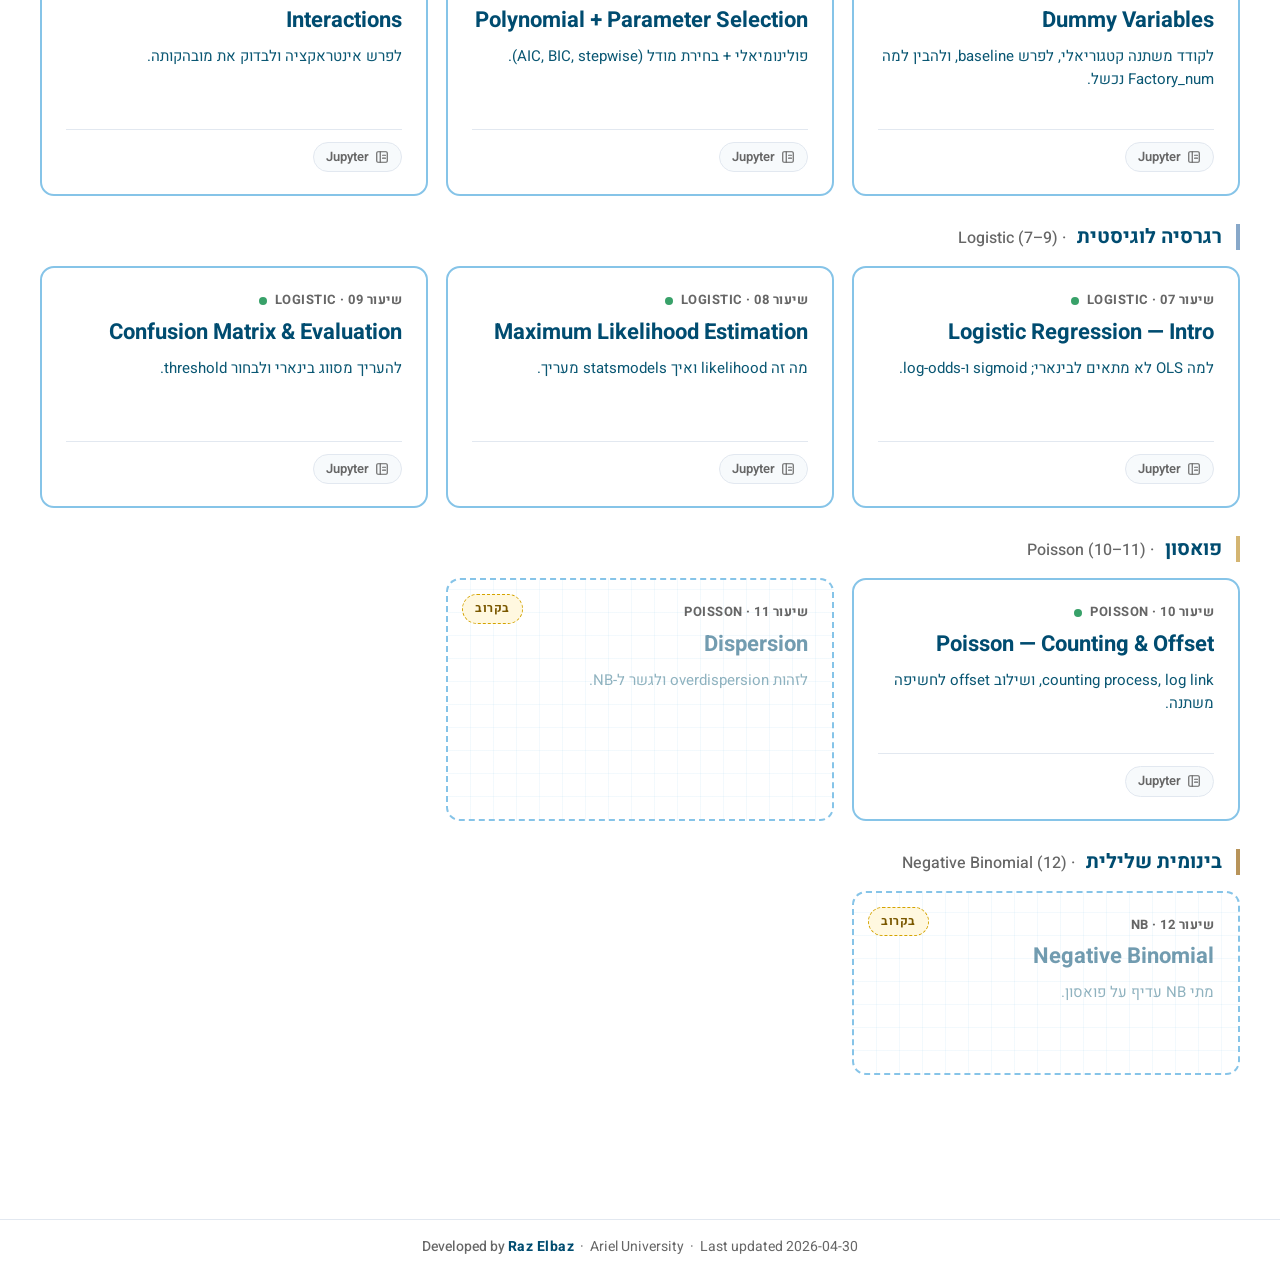
==== commit 9c88d735: "lesson 10: Poisson regression — counting & offset (new) - New lesson10/Tirgul.ipynb (26 cells, stats" ====
--- a/presentations/index.html
+++ b/presentations/index.html
@@ -1032,7 +1032,7 @@
       { num: 7,  block: 'logistic', title: 'Logistic Regression — Intro',     goal: 'למה OLS לא מתאים לבינארי; sigmoid ו-log-odds.',                              ready: true,  href: 'lesson_07.html', notebook: `${NB_BASE}/lesson7/Tirgul.ipynb` },
       { num: 8,  block: 'logistic', title: 'Maximum Likelihood Estimation',   goal: 'מה זה likelihood ואיך statsmodels מעריך.',                                    ready: true,  href: 'lesson_08.html', notebook: `${NB_BASE}/lesson8/Tirgul.ipynb` },
       { num: 9,  block: 'logistic', title: 'Confusion Matrix & Evaluation',   goal: 'להעריך מסווג בינארי ולבחור threshold.',                                       ready: true,  href: 'lesson_09.html', notebook: `${NB_BASE}/lesson9/Tirgul.ipynb` },
-      { num: 10, block: 'poisson',  title: 'Poisson — Counting & Offset',     goal: 'counting process, log link, ושילוב offset לחשיפה משתנה.',                    ready: false, notebook: null },
+      { num: 10, block: 'poisson',  title: 'Poisson — Counting & Offset',     goal: 'counting process, log link, ושילוב offset לחשיפה משתנה.',                    ready: true,  href: 'lesson_10.html', notebook: `${NB_BASE}/lesson10/Tirgul.ipynb` },
       { num: 11, block: 'poisson',  title: 'Dispersion',                      goal: 'לזהות overdispersion ולגשר ל-NB.',                                            ready: false, notebook: null },
       { num: 12, block: 'nb',       title: 'Negative Binomial',               goal: 'מתי NB עדיף על פואסון.',                                                      ready: false, notebook: null },
     ];
